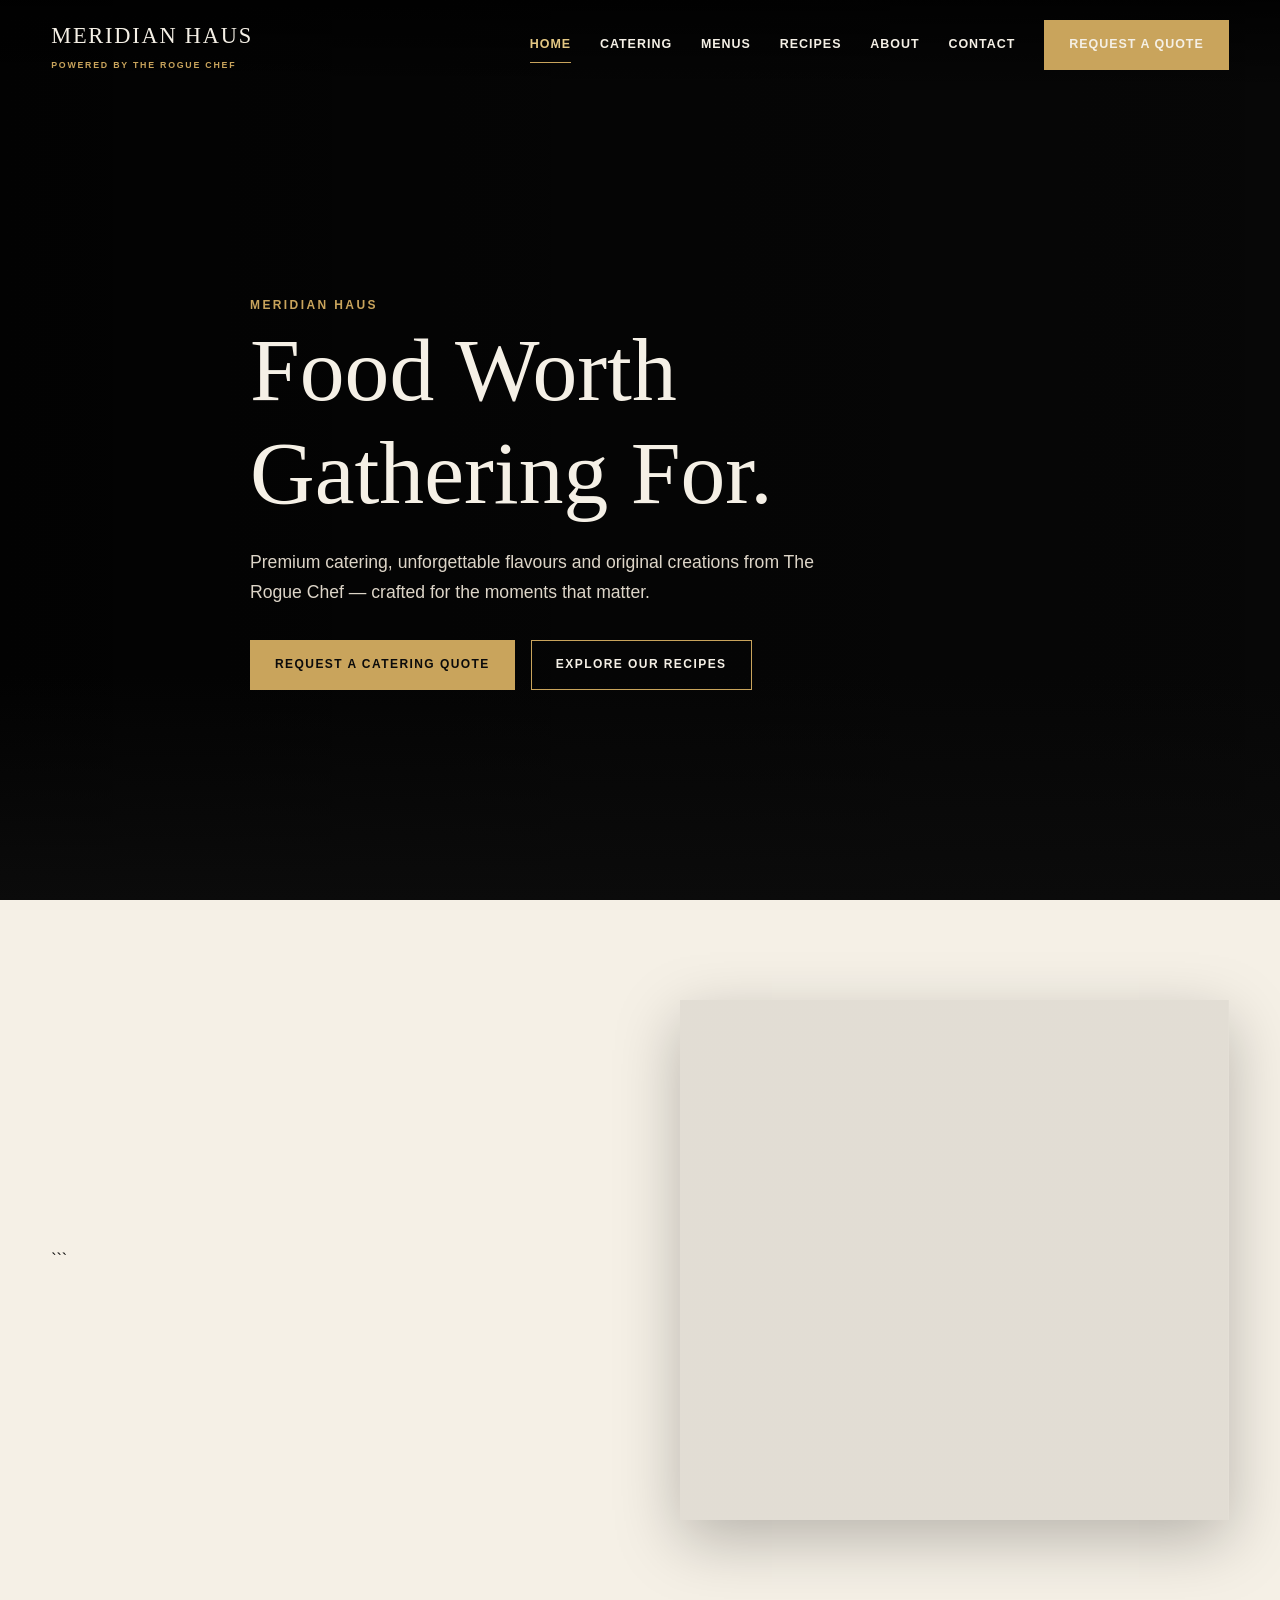
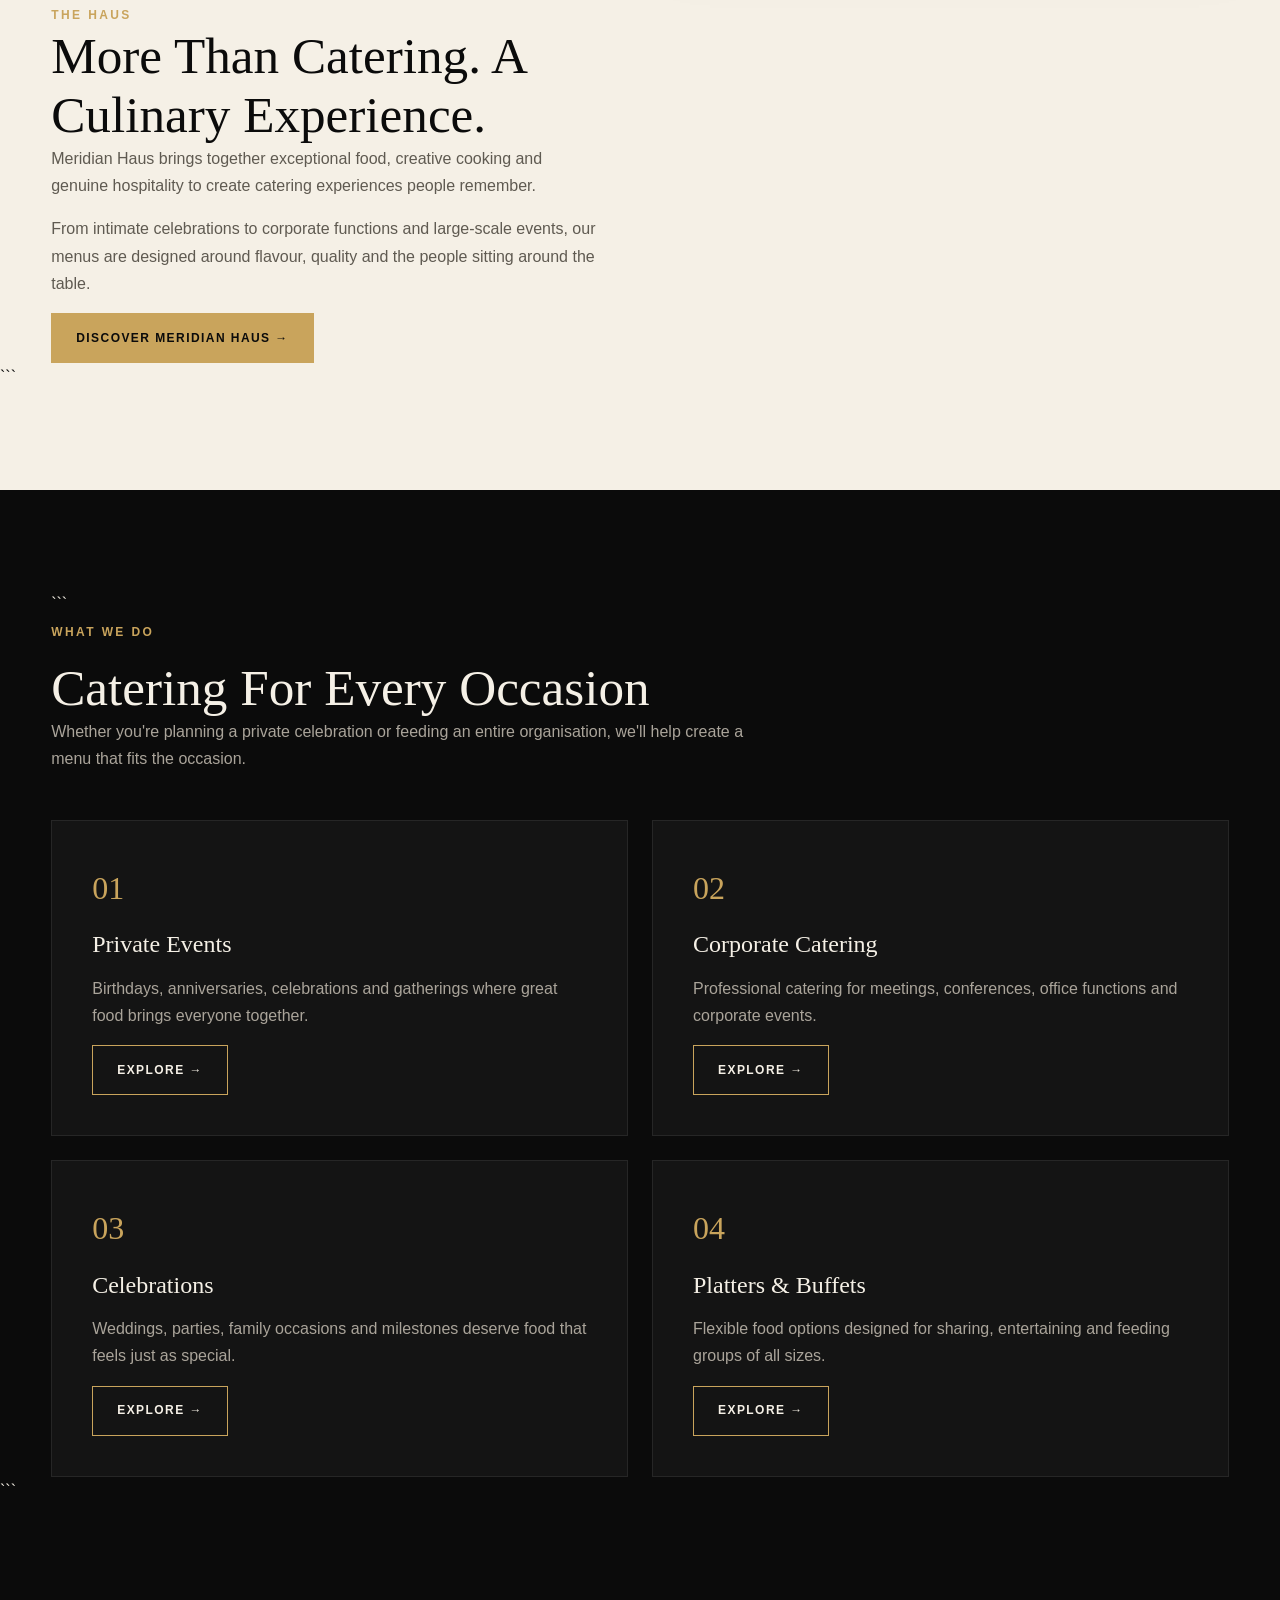
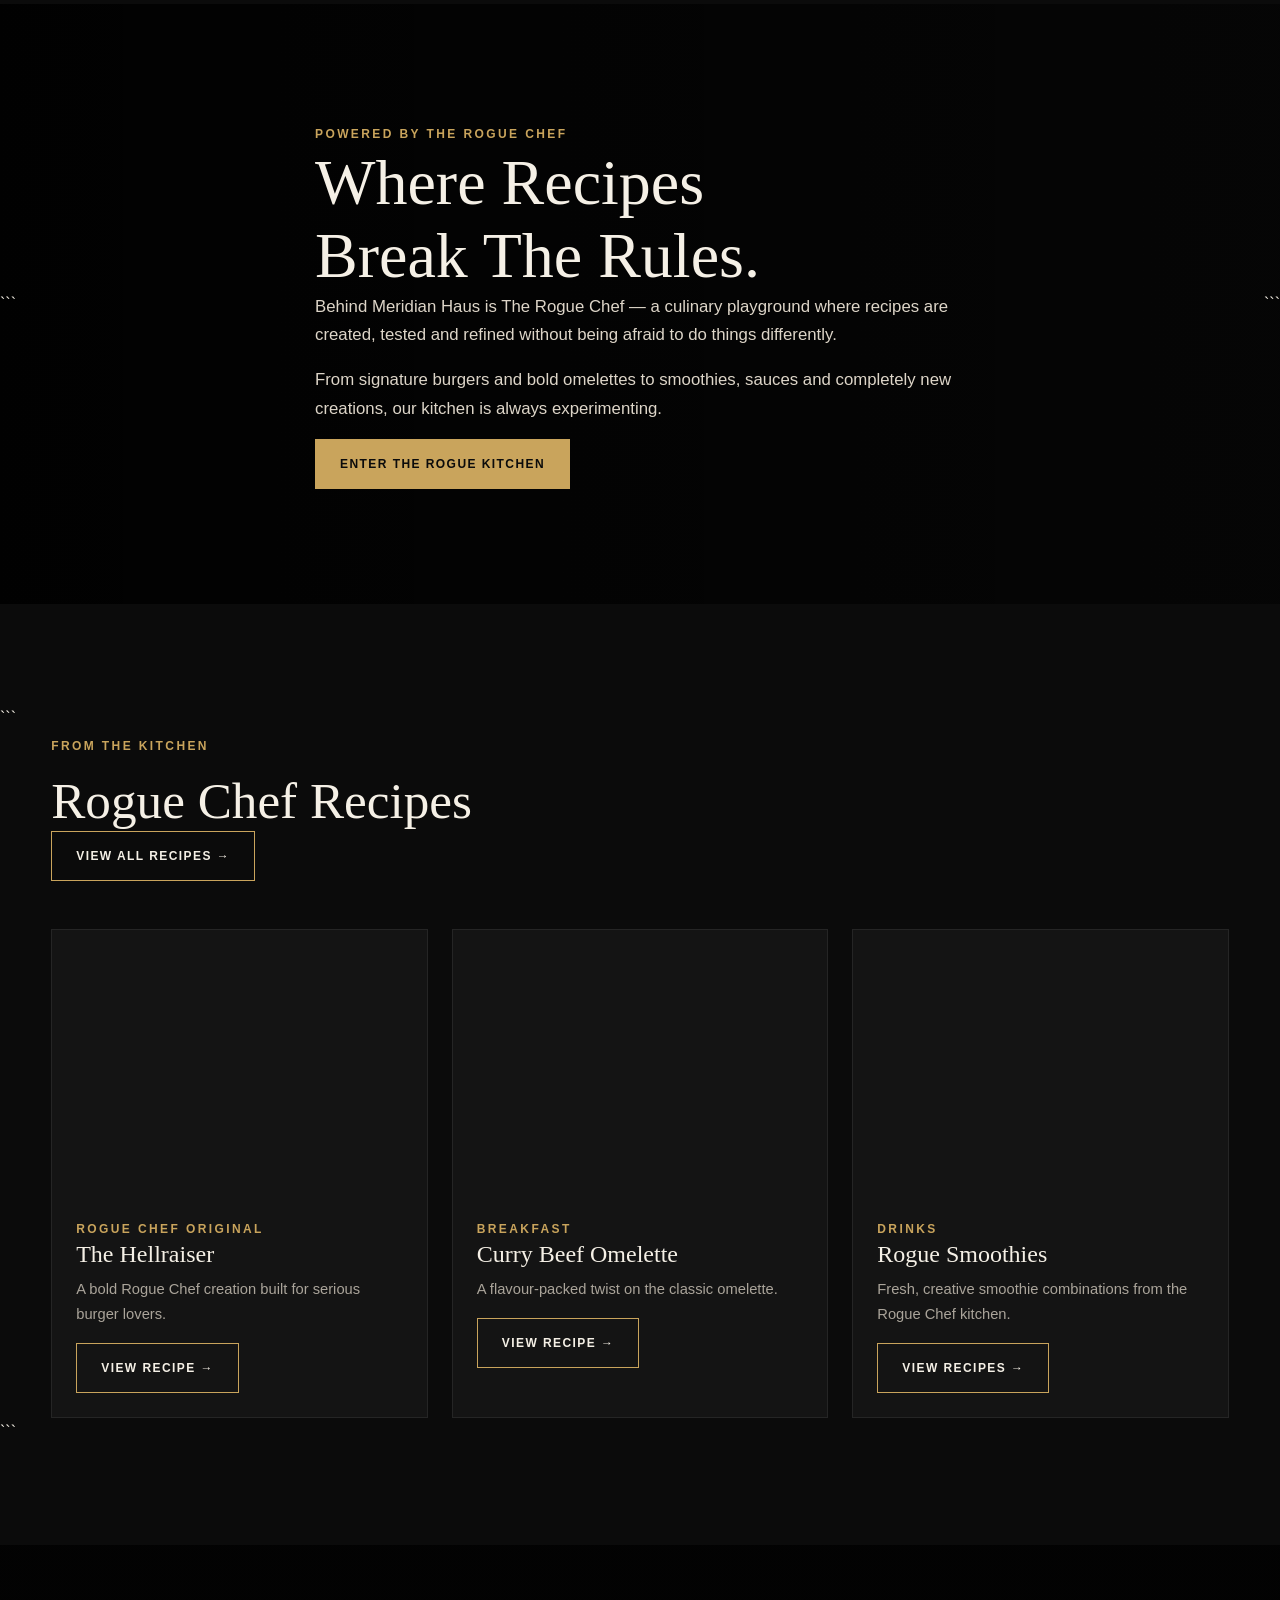
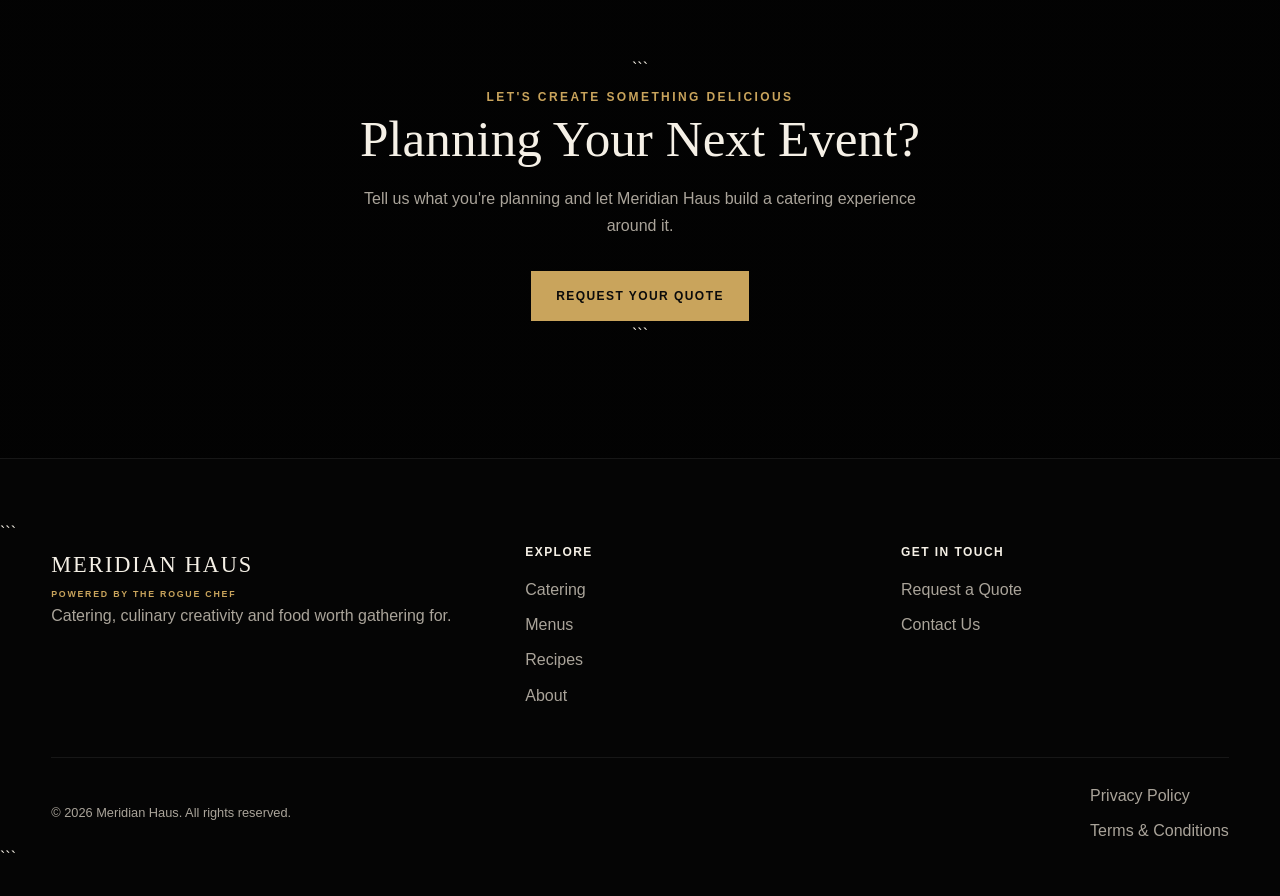
==== index.html @ 3b732b96 "Update index.html" ====
<!DOCTYPE html>

<html lang="en">
<head>
    <meta charset="UTF-8">
    <meta name="viewport" content="width=device-width, initial-scale=1.0">
    <title>Meridian Haus | Premium Catering & Culinary Experiences</title>
    <meta name="description" content="Meridian Haus — premium catering, unforgettable flavours and original culinary creations powered by The Rogue Chef.">
    <link rel="stylesheet" href="style.css">
</head>

<body>

<header class="site-header">
    <div class="container navbar">
    <a href="index.html" class="logo">
        Meridian Haus
        <span>Powered by The Rogue Chef</span>
    </a>

    <button class="menu-toggle" aria-label="Open navigation" aria-expanded="false">
        ☰
    </button>

    <nav class="nav-links">
        <a href="index.html" class="active">Home</a>
        <a href="catering.html">Catering</a>
        <a href="menus.html">Menus</a>
        <a href="recipes.html">Recipes</a>
        <a href="about.html">About</a>
        <a href="contact.html">Contact</a>
        <a href="quote.html" class="btn">Request a Quote</a>
    </nav>

</div>


</header>

<main>

<section class="hero">
    <div class="container hero-content">


    <span class="eyebrow">Meridian Haus</span>

    <h1>Food Worth<br>Gathering For.</h1>

    <p>
        Premium catering, unforgettable flavours and original creations
        from The Rogue Chef — crafted for the moments that matter.
    </p>

    <div class="hero-actions">
        <a href="quote.html" class="btn">
            Request a Catering Quote
        </a>

        <a href="recipes.html" class="btn btn-outline">
            Explore Our Recipes
        </a>
    </div>

</div>


</section>

<section class="section section-light">
    <div class="container intro-grid">

```
    <div class="intro-image"></div>

    <div class="intro-copy">

        <span class="eyebrow">The Haus</span>

        <h2>
            More Than Catering.
            A Culinary Experience.
        </h2>

        <p>
            Meridian Haus brings together exceptional food, creative
            cooking and genuine hospitality to create catering
            experiences people remember.
        </p>

        <p>
            From intimate celebrations to corporate functions and
            large-scale events, our menus are designed around flavour,
            quality and the people sitting around the table.
        </p>

        <a href="about.html" class="btn">
            Discover Meridian Haus →
        </a>

    </div>

</div>
```

</section>

<section class="section section-dark">
    <div class="container">

```
    <div class="section-heading">

        <span class="eyebrow">What We Do</span>

        <h2>Catering For Every Occasion</h2>

        <p>
            Whether you're planning a private celebration or feeding
            an entire organisation, we'll help create a menu that fits
            the occasion.
        </p>

    </div>

    <div class="catering-grid">

        <article class="catering-card">
            <div class="philosophy-number">01</div>

            <h3>Private Events</h3>

            <p>
                Birthdays, anniversaries, celebrations and gatherings
                where great food brings everyone together.
            </p>

            <a href="catering.html" class="btn btn-outline">
                Explore →
            </a>
        </article>

        <article class="catering-card">
            <div class="philosophy-number">02</div>

            <h3>Corporate Catering</h3>

            <p>
                Professional catering for meetings, conferences,
                office functions and corporate events.
            </p>

            <a href="catering.html" class="btn btn-outline">
                Explore →
            </a>
        </article>

        <article class="catering-card">
            <div class="philosophy-number">03</div>

            <h3>Celebrations</h3>

            <p>
                Weddings, parties, family occasions and milestones
                deserve food that feels just as special.
            </p>

            <a href="catering.html" class="btn btn-outline">
                Explore →
            </a>
        </article>

        <article class="catering-card">
            <div class="philosophy-number">04</div>

            <h3>Platters & Buffets</h3>

            <p>
                Flexible food options designed for sharing,
                entertaining and feeding groups of all sizes.
            </p>

            <a href="menus.html" class="btn btn-outline">
                Explore →
            </a>
        </article>

    </div>

</div>
```

</section>

<section class="rogue-feature">

```
<div class="container rogue-feature-content">

    <span class="eyebrow">
        Powered by The Rogue Chef
    </span>

    <h2>
        Where Recipes<br>
        Break The Rules.
    </h2>

    <p>
        Behind Meridian Haus is The Rogue Chef — a culinary
        playground where recipes are created, tested and refined
        without being afraid to do things differently.
    </p>

    <p>
        From signature burgers and bold omelettes to smoothies,
        sauces and completely new creations, our kitchen is always
        experimenting.
    </p>

    <a href="recipes.html" class="btn">
        Enter The Rogue Kitchen
    </a>

</div>
```

</section>

<section class="section section-dark">

```
<div class="container">

    <div class="section-heading">

        <span class="eyebrow">From The Kitchen</span>

        <h2>Rogue Chef Recipes</h2>

        <a href="recipes.html" class="btn btn-outline">
            View All Recipes →
        </a>

    </div>

    <div class="recipe-grid">

        <article class="recipe-card">

            <div
                class="recipe-card-image"
                style="background-image: url('https://images.unsplash.com/photo-1568901346375-23c9450c58cd?auto=format&fit=crop&w=1000&q=85');">
            </div>

            <div class="recipe-card-content">

                <span class="eyebrow">
                    Rogue Chef Original
                </span>

                <h3>The Hellraiser</h3>

                <p>
                    A bold Rogue Chef creation built for serious
                    burger lovers.
                </p>

                <a href="recipe.html" class="btn btn-outline">
                    View Recipe →
                </a>

            </div>

        </article>

        <article class="recipe-card">

            <div
                class="recipe-card-image"
                style="background-image: url('https://images.unsplash.com/photo-1525351484163-7529414344d8?auto=format&fit=crop&w=1000&q=85');">
            </div>

            <div class="recipe-card-content">

                <span class="eyebrow">
                    Breakfast
                </span>

                <h3>Curry Beef Omelette</h3>

                <p>
                    A flavour-packed twist on the classic omelette.
                </p>

                <a href="recipe.html" class="btn btn-outline">
                    View Recipe →
                </a>

            </div>

        </article>

        <article class="recipe-card">

            <div
                class="recipe-card-image"
                style="background-image: url('https://images.unsplash.com/photo-1553530666-ba11a7da3888?auto=format&fit=crop&w=1000&q=85');">
            </div>

            <div class="recipe-card-content">

                <span class="eyebrow">
                    Drinks
                </span>

                <h3>Rogue Smoothies</h3>

                <p>
                    Fresh, creative smoothie combinations from the
                    Rogue Chef kitchen.
                </p>

                <a href="recipe.html" class="btn btn-outline">
                    View Recipes →
                </a>

            </div>

        </article>

    </div>

</div>
```

</section>

<section class="cta">

```
<div class="container cta-content">

    <span class="eyebrow">
        Let's Create Something Delicious
    </span>

    <h2>Planning Your Next Event?</h2>

    <p>
        Tell us what you're planning and let Meridian Haus build
        a catering experience around it.
    </p>

    <a href="quote.html" class="btn">
        Request Your Quote
    </a>

</div>
```

</section>

</main>

<footer class="site-footer">

```
<div class="container">

    <div class="footer-grid">

        <div class="footer-brand">

            <div class="logo">
                Meridian Haus
                <span>Powered by The Rogue Chef</span>
            </div>

            <p>
                Catering, culinary creativity and food worth gathering for.
            </p>

        </div>

        <div class="footer-column">

            <h3>Explore</h3>

            <div class="footer-links">
                <a href="catering.html">Catering</a>
                <a href="menus.html">Menus</a>
                <a href="recipes.html">Recipes</a>
                <a href="about.html">About</a>
            </div>

        </div>

        <div class="footer-column">

            <h3>Get In Touch</h3>

            <div class="footer-links">
                <a href="quote.html">Request a Quote</a>
                <a href="contact.html">Contact Us</a>
            </div>

        </div>

    </div>

    <div class="footer-bottom">

        <p>
            © 2026 Meridian Haus. All rights reserved.
        </p>

        <div class="footer-links">
            <a href="privacy.html">Privacy Policy</a>
            <a href="terms.html">Terms & Conditions</a>
        </div>

    </div>

</div>
```

</footer>

<script src="script.js"></script>

</body>
</html>
---- style.css ----
/* =========================================================
MERIDIAN HAUS
Powered by The Rogue Chef
MASTER STYLESHEET
========================================================= */

:root {
--black: #0b0b0b;
--black-soft: #141414;
--charcoal: #202020;
--cream: #f5f0e6;
--white: #ffffff;
--gold: #c9a45c;
--gold-light: #e3c783;
--muted: #aaa49a;
--border: rgba(201, 164, 92, 0.25);
--shadow: 0 20px 60px rgba(0, 0, 0, 0.25);
--radius: 4px;
--transition: 0.3s ease;
}

/* RESET */

* {
  margin: 0;
  padding: 0;
  box-sizing: border-box;
  }

html {
scroll-behavior: smooth;
}

body {
font-family: Arial, Helvetica, sans-serif;
background: var(--black);
color: var(--cream);
line-height: 1.7;
overflow-x: hidden;
}

img {
max-width: 100%;
display: block;
}

a {
color: inherit;
text-decoration: none;
}

button,
input,
textarea,
select {
font: inherit;
}

button {
cursor: pointer;
}

ul,
ol {
list-style: none;
}

/* GENERAL */

.container {
width: min(1180px, 92%);
margin: 0 auto;
}

.text-center {
text-align: center;
}

.gold {
color: var(--gold);
}

.muted {
color: var(--muted);
}

/* TYPOGRAPHY */

h1,
h2,
h3,
h4 {
font-family: Georgia, "Times New Roman", serif;
font-weight: 500;
line-height: 1.15;
color: var(--cream);
}

h1 {
font-size: clamp(3rem, 7vw, 6rem);
}

h2 {
font-size: clamp(2rem, 4vw, 3.5rem);
}

h3 {
font-size: 1.5rem;
}

p {
color: var(--muted);
margin-bottom: 1rem;
}

.section-heading {
max-width: 720px;
margin-bottom: 3rem;
}

.section-heading.center {
margin-left: auto;
margin-right: auto;
text-align: center;
}

.section-heading .eyebrow {
margin-bottom: 1rem;
}

.eyebrow {
display: inline-block;
color: var(--gold);
font-size: 0.75rem;
font-weight: 700;
letter-spacing: 0.2em;
text-transform: uppercase;
}

/* HEADER */

.site-header {
position: absolute;
top: 0;
left: 0;
width: 100%;
z-index: 1000;
background: linear-gradient(
to bottom,
rgba(0, 0, 0, 0.8),
rgba(0, 0, 0, 0)
);
}

.navbar {
min-height: 90px;
display: flex;
align-items: center;
justify-content: space-between;
gap: 2rem;
}

.logo {
display: flex;
flex-direction: column;
gap: 3px;
font-family: Georgia, "Times New Roman", serif;
font-size: 1.4rem;
letter-spacing: 0.08em;
text-transform: uppercase;
white-space: nowrap;
}

.logo span {
color: var(--gold);
font-family: Arial, Helvetica, sans-serif;
font-size: 0.55rem;
font-weight: 700;
letter-spacing: 0.2em;
}

.nav-links {
display: flex;
align-items: center;
gap: 1.8rem;
}

.nav-links a {
position: relative;
color: var(--cream);
font-size: 0.78rem;
font-weight: 600;
letter-spacing: 0.08em;
text-transform: uppercase;
transition: color var(--transition);
}

.nav-links a::after {
content: "";
position: absolute;
left: 0;
bottom: -7px;
width: 0;
height: 1px;
background: var(--gold);
transition: width var(--transition);
}

.nav-links a:hover,
.nav-links a.active {
color: var(--gold-light);
}

.nav-links a:hover::after,
.nav-links a.active::after {
width: 100%;
}

.menu-toggle {
display: none;
border: 1px solid var(--border);
background: transparent;
color: var(--cream);
width: 44px;
height: 44px;
align-items: center;
justify-content: center;
font-size: 1.3rem;
}

/* HERO */

.hero {
min-height: 100vh;
position: relative;
display: flex;
align-items: center;
background:
linear-gradient(
90deg,
rgba(0, 0, 0, 0.82) 0%,
rgba(0, 0, 0, 0.58) 45%,
rgba(0, 0, 0, 0.4) 100%
),
url("https://images.unsplash.com/photo-1555244162-803834f70033?auto=format&fit=crop&w=2000&q=85")
center/cover no-repeat;
}

.hero::after {
content: "";
position: absolute;
inset: 0;
background: linear-gradient(
to top,
rgba(11, 11, 11, 1),
transparent 25%
);
pointer-events: none;
}

.hero-content {
position: relative;
z-index: 2;
max-width: 780px;
padding-top: 80px;
}

.hero-content p {
max-width: 620px;
font-size: 1.1rem;
color: #ddd5c8;
margin: 1.5rem 0 2rem;
}

.hero-actions {
display: flex;
flex-wrap: wrap;
gap: 1rem;
}

/* PAGE HERO */

.page-hero {
min-height: 55vh;
display: flex;
align-items: center;
position: relative;
background:
linear-gradient(
rgba(0, 0, 0, 0.7),
rgba(0, 0, 0, 0.72)
),
url("https://images.unsplash.com/photo-1515003197210-e0cd71810b5f?auto=format&fit=crop&w=2000&q=85")
center/cover no-repeat;
}

.page-hero-content {
padding-top: 80px;
max-width: 760px;
}

/* BUTTONS */

.btn {
display: inline-flex;
align-items: center;
justify-content: center;
min-height: 50px;
padding: 0.8rem 1.5rem;
border: 1px solid var(--gold);
background: var(--gold);
color: var(--black);
font-size: 0.75rem;
font-weight: 800;
letter-spacing: 0.12em;
text-transform: uppercase;
transition:
background var(--transition),
color var(--transition),
transform var(--transition);
}

.btn:hover {
background: var(--gold-light);
transform: translateY(-2px);
}

.btn-outline {
background: transparent;
color: var(--cream);
}

.btn-outline:hover {
color: var(--black);
background: var(--gold);
}

/* SECTIONS */

.section {
padding: 100px 0;
}

.section-dark {
background: var(--black);
}

.section-light {
background: var(--cream);
color: var(--black);
}

.section-light h1,
.section-light h2,
.section-light h3,
.section-light h4 {
color: var(--black);
}

.section-light p {
color: #5f5a51;
}

/* INTRO / ABOUT GRIDS */

.intro-grid,
.about-grid,
.two-column {
display: grid;
grid-template-columns: repeat(2, 1fr);
gap: 5rem;
align-items: center;
}

.intro-image,
.about-image {
min-height: 520px;
background-position: center;
background-size: cover;
background-repeat: no-repeat;
box-shadow: var(--shadow);
}

.intro-image {
background-image:
linear-gradient(rgba(0, 0, 0, 0.08), rgba(0, 0, 0, 0.08)),
url("https://images.unsplash.com/photo-1556910103-1c02745aae4d?auto=format&fit=crop&w=1200&q=85");
}

.about-image {
background-image:
linear-gradient(rgba(0, 0, 0, 0.08), rgba(0, 0, 0, 0.08)),
url("https://images.unsplash.com/photo-1556910103-1c02745aae4d?auto=format&fit=crop&w=1200&q=85");
}

.intro-copy p,
.about-copy p {
max-width: 620px;
}

/* CARDS */

.card-grid {
display: grid;
grid-template-columns: repeat(3, 1fr);
gap: 1.5rem;
}

.card {
background: var(--black-soft);
border: 1px solid rgba(255, 255, 255, 0.07);
padding: 2rem;
transition:
transform var(--transition),
border-color var(--transition),
box-shadow var(--transition);
}

.card:hover {
transform: translateY(-6px);
border-color: var(--border);
box-shadow: var(--shadow);
}

.card h3 {
margin-bottom: 0.8rem;
}

.card-icon {
color: var(--gold);
font-size: 2rem;
margin-bottom: 1.3rem;
}

/* IMAGE CARDS */

.image-card-grid {
display: grid;
grid-template-columns: repeat(4, 1fr);
gap: 1rem;
}

.image-card {
position: relative;
min-height: 400px;
overflow: hidden;
background: var(--charcoal);
display: flex;
align-items: flex-end;
}

.image-card::before {
content: "";
position: absolute;
inset: 0;
background:
linear-gradient(
to top,
rgba(0, 0, 0, 0.88),
rgba(0, 0, 0, 0.05) 70%
);
z-index: 1;
}

.image-card-content {
position: relative;
z-index: 2;
padding: 1.5rem;
}

.image-card h3 {
margin-bottom: 0.4rem;
}

.image-card p {
font-size: 0.9rem;
margin: 0;
}

/* PHILOSOPHY */

.philosophy-grid {
display: grid;
grid-template-columns: repeat(3, 1fr);
gap: 2rem;
}

.philosophy-item {
padding: 2rem 0;
border-top: 1px solid var(--border);
}

.philosophy-number {
color: var(--gold);
font-family: Georgia, "Times New Roman", serif;
font-size: 2rem;
margin-bottom: 1rem;
}

/* CATERING */

.catering-grid {
display: grid;
grid-template-columns: repeat(2, 1fr);
gap: 1.5rem;
}

.catering-card {
padding: 2.5rem;
min-height: 280px;
background: var(--black-soft);
border: 1px solid rgba(255, 255, 255, 0.08);
transition:
transform var(--transition),
border-color var(--transition);
}

.catering-card:hover {
transform: translateY(-5px);
border-color: var(--gold);
}

.catering-card h3 {
margin-bottom: 1rem;
}

.catering-card p {
max-width: 520px;
}

.services-grid {
display: grid;
grid-template-columns: repeat(4, 1fr);
gap: 1rem;
}

.service-card {
background: var(--cream);
color: var(--black);
padding: 2rem;
min-height: 230px;
}

.service-card h3 {
color: var(--black);
margin-bottom: 0.7rem;
}

.service-card p {
color: #5f5a51;
}

/* PROCESS */

.process-grid {
display: grid;
grid-template-columns: repeat(4, 1fr);
gap: 2rem;
}

.process-step {
border-top: 1px solid var(--border);
padding-top: 1.5rem;
}

.process-step span {
display: block;
color: var(--gold);
font-family: Georgia, "Times New Roman", serif;
font-size: 2.4rem;
margin-bottom: 1rem;
}

.process-step h3 {
margin-bottom: 0.6rem;
}

/* MENUS */

.menu-section {
margin-bottom: 5rem;
}

.menu-section:last-child {
margin-bottom: 0;
}

.menu-items {
border-top: 1px solid var(--border);
}

.menu-item {
display: flex;
align-items: flex-start;
justify-content: space-between;
gap: 2rem;
padding: 1.4rem 0;
border-bottom: 1px solid var(--border);
}

.menu-item h3 {
font-size: 1.25rem;
margin-bottom: 0.3rem;
}

.menu-item p {
margin: 0;
}

.menu-price {
flex-shrink: 0;
color: var(--gold);
font-weight: 700;
}

/* ROGUE CHEF FEATURE */

.rogue-feature {
min-height: 600px;
display: flex;
align-items: center;
position: relative;
background:
linear-gradient(
90deg,
rgba(0, 0, 0, 0.9),
rgba(0, 0, 0, 0.5)
),
url("https://images.unsplash.com/photo-1559339352-11d035aa65de?auto=format&fit=crop&w=2000&q=85")
center/cover no-repeat;
}

.rogue-feature-content {
max-width: 650px;
}

.rogue-feature-content h2 {
font-size: clamp(2.5rem, 5vw, 4.5rem);
}

.rogue-feature-content p {
color: #ddd5c8;
font-size: 1.05rem;
}

/* RECIPES */

.recipe-grid {
display: grid;
grid-template-columns: repeat(3, 1fr);
gap: 1.5rem;
}

.recipe-card {
background: var(--black-soft);
overflow: hidden;
border: 1px solid rgba(255, 255, 255, 0.07);
transition:
transform var(--transition),
border-color var(--transition);
}

.recipe-card:hover {
transform: translateY(-6px);
border-color: var(--border);
}

.recipe-card-image {
height: 260px;
background-position: center;
background-size: cover;
}

.recipe-card-content {
padding: 1.5rem;
}

.recipe-card-content h3 {
margin-bottom: 0.5rem;
}

.recipe-card-content p {
font-size: 0.92rem;
}

/* SINGLE RECIPE */

.recipe-layout {
display: grid;
grid-template-columns: 1.25fr 0.75fr;
gap: 4rem;
align-items: start;
}

.recipe-hero-image {
min-height: 600px;
background:
linear-gradient(rgba(0, 0, 0, 0.05), rgba(0, 0, 0, 0.05)),
url("https://images.unsplash.com/photo-1568901346375-23c9450c58cd?auto=format&fit=crop&w=1400&q=85")
center/cover no-repeat;
}

.recipe-info {
position: sticky;
top: 30px;
background: var(--black-soft);
border: 1px solid rgba(255, 255, 255, 0.08);
padding: 2rem;
}

.recipe-info h2 {
font-size: 2rem;
margin-bottom: 1rem;
}

.recipe-meta {
display: grid;
grid-template-columns: repeat(2, 1fr);
gap: 1rem;
margin: 1.5rem 0;
}

.recipe-meta div {
border-top: 1px solid var(--border);
padding-top: 0.7rem;
}

.recipe-meta strong {
display: block;
color: var(--gold);
font-size: 0.75rem;
letter-spacing: 0.1em;
text-transform: uppercase;
}

/* CONTENT CALLOUT */

.content-callout {
padding: 3rem;
background: var(--cream);
color: var(--black);
margin-top: 4rem;
}

.content-callout h2,
.content-callout h3 {
color: var(--black);
}

.content-callout p {
color: #5f5a51;
}

/* FORMS */

.form-wrapper {
max-width: 850px;
margin: 0 auto;
background: var(--black-soft);
border: 1px solid rgba(255, 255, 255, 0.08);
padding: 3rem;
}

.form-grid {
display: grid;
grid-template-columns: repeat(2, 1fr);
gap: 1.2rem;
}

.form-group {
margin-bottom: 1.2rem;
}

.form-group.full {
grid-column: 1 / -1;
}

.form-group label {
display: block;
margin-bottom: 0.45rem;
color: var(--cream);
font-size: 0.78rem;
font-weight: 700;
letter-spacing: 0.08em;
text-transform: uppercase;
}

.form-group input,
.form-group textarea,
.form-group select {
width: 100%;
padding: 0.9rem 1rem;
background: #0d0d0d;
color: var(--cream);
border: 1px solid rgba(255, 255, 255, 0.12);
outline: none;
transition: border-color var(--transition);
}

.form-group textarea {
min-height: 160px;
resize: vertical;
}

.form-group input:focus,
.form-group textarea:focus,
.form-group select:focus {
border-color: var(--gold);
}

.form-submit {
margin-top: 0.5rem;
}

/* CONTACT */

.contact-grid {
display: grid;
grid-template-columns: 0.8fr 1.2fr;
gap: 4rem;
align-items: start;
}

.contact-details {
display: grid;
gap: 1.5rem;
}

.contact-item {
padding-bottom: 1.5rem;
border-bottom: 1px solid var(--border);
}

.contact-item strong {
display: block;
color: var(--gold);
font-size: 0.75rem;
letter-spacing: 0.12em;
text-transform: uppercase;
margin-bottom: 0.4rem;
}

/* CTA */

.cta {
padding: 110px 0;
text-align: center;
position: relative;
background:
linear-gradient(
rgba(0, 0, 0, 0.78),
rgba(0, 0, 0, 0.78)
),
url("https://images.unsplash.com/photo-1517248135467-4c7edcad34c4?auto=format&fit=crop&w=2000&q=85")
center/cover no-repeat;
}

.cta-content {
max-width: 760px;
margin: 0 auto;
}

.cta-content p {
max-width: 600px;
margin: 1rem auto 2rem;
}

/* LEGAL */

.legal-content {
max-width: 900px;
margin: 0 auto;
}

.legal-content h2 {
font-size: 2rem;
margin: 2.5rem 0 1rem;
}

.legal-content h3 {
margin: 2rem 0 0.7rem;
}

.legal-content ul {
list-style: disc;
padding-left: 1.5rem;
margin-bottom: 1.5rem;
}

.legal-content li {
margin-bottom: 0.5rem;
color: var(--muted);
}

/* 404 */

.error-page {
min-height: 80vh;
display: flex;
align-items: center;
justify-content: center;
text-align: center;
}

.error-page h1 {
font-size: clamp(5rem, 15vw, 10rem);
color: var(--gold);
}

.error-page p {
max-width: 500px;
margin: 1rem auto 2rem;
}

/* FOOTER */

.site-footer {
background: #050505;
border-top: 1px solid rgba(255, 255, 255, 0.07);
padding: 60px 0 25px;
}

.footer-grid {
display: grid;
grid-template-columns: 1.3fr 1fr 1fr;
gap: 3rem;
padding-bottom: 3rem;
}

.footer-brand p {
max-width: 430px;
}

.footer-column h3 {
color: var(--cream);
font-family: Arial, Helvetica, sans-serif;
font-size: 0.75rem;
font-weight: 700;
letter-spacing: 0.12em;
text-transform: uppercase;
margin-bottom: 1rem;
}

.footer-links {
display: grid;
gap: 0.5rem;
}

.footer-links a {
color: var(--muted);
transition: color var(--transition);
}

.footer-links a:hover {
color: var(--gold);
}

.footer-bottom {
border-top: 1px solid rgba(255, 255, 255, 0.07);
padding-top: 1.5rem;
display: flex;
align-items: center;
justify-content: space-between;
gap: 1rem;
}

.footer-bottom p {
margin: 0;
font-size: 0.8rem;
}

/* SCROLL REVEAL */

.reveal {
opacity: 0;
transform: translateY(25px);
transition:
opacity 0.8s ease,
transform 0.8s ease;
}

.reveal.visible {
opacity: 1;
transform: translateY(0);
}

/* JAVASCRIPT READY STATE */

body.js-ready .reveal {
opacity: 0;
}

body.js-ready .reveal.visible {
opacity: 1;
}

/* IMAGE ERROR HANDLING */

.image-error {
background: var(--charcoal) !important;
}

/* RESPONSIVE — TABLET */

@media (max-width: 1000px) {

```
.nav-links {
    gap: 1rem;
}

.intro-grid,
.about-grid,
.two-column,
.recipe-layout,
.contact-grid {
    gap: 2.5rem;
}

.card-grid {
    grid-template-columns: repeat(2, 1fr);
}

.image-card-grid {
    grid-template-columns: repeat(2, 1fr);
}

.services-grid {
    grid-template-columns: repeat(2, 1fr);
}

.process-grid {
    grid-template-columns: repeat(2, 1fr);
}

.recipe-grid {
    grid-template-columns: repeat(2, 1fr);
}

.footer-grid {
    grid-template-columns: 1fr 1fr;
}
```

}

/* RESPONSIVE — MOBILE */

@media (max-width: 760px) {

```
.container {
    width: min(92%, 600px);
}

.section {
    padding: 75px 0;
}

.navbar {
    min-height: 78px;
}

.menu-toggle {
    display: flex;
    position: relative;
    z-index: 1002;
}

.nav-links {
    position: fixed;
    inset: 0;
    background: rgba(8, 8, 8, 0.98);
    display: flex;
    flex-direction: column;
    align-items: center;
    justify-content: center;
    gap: 1.5rem;
    transform: translateX(100%);
    transition: transform 0.35s ease;
    z-index: 1001;
}

.nav-links.open {
    transform: translateX(0);
}

.nav-links a {
    font-size: 1rem;
}

.hero {
    min-height: 90vh;
}

.hero-content {
    padding-top: 70px;
}

.hero-actions {
    flex-direction: column;
    align-items: stretch;
}

.hero-actions .btn {
    width: 100%;
}

.intro-grid,
.about-grid,
.two-column,
.catering-grid,
.recipe-layout,
.contact-grid {
    grid-template-columns: 1fr;
}

.intro-image,
.about-image {
    min-height: 360px;
    order: -1;
}

.card-grid,
.image-card-grid,
.recipe-grid,
.services-grid,
.process-grid,
.philosophy-grid {
    grid-template-columns: 1fr;
}

.image-card {
    min-height: 350px;
}

.rogue-feature {
    min-height: 550px;
}

.recipe-hero-image {
    min-height: 400px;
}

.recipe-info {
    position: static;
}

.form-wrapper {
    padding: 1.5rem;
}

.form-grid {
    grid-template-columns: 1fr;
}

.form-group.full {
    grid-column: auto;
}

.menu-item {
    flex-direction: column;
    gap: 0.4rem;
}

.footer-grid {
    grid-template-columns: 1fr;
    gap: 2rem;
}

.footer-bottom {
    flex-direction: column;
    align-items: flex-start;
}

.cta {
    padding: 80px 0;
}
```

}

/* REDUCED MOTION */

@media (prefers-reduced-motion: reduce) {

```
html {
    scroll-behavior: auto;
}

*,
*::before,
*::after {
    transition-duration: 0.01ms !important;
    animation-duration: 0.01ms !important;
    animation-iteration-count: 1 !important;
}

.reveal {
    opacity: 1 !important;
    transform: none !important;
}
```

}
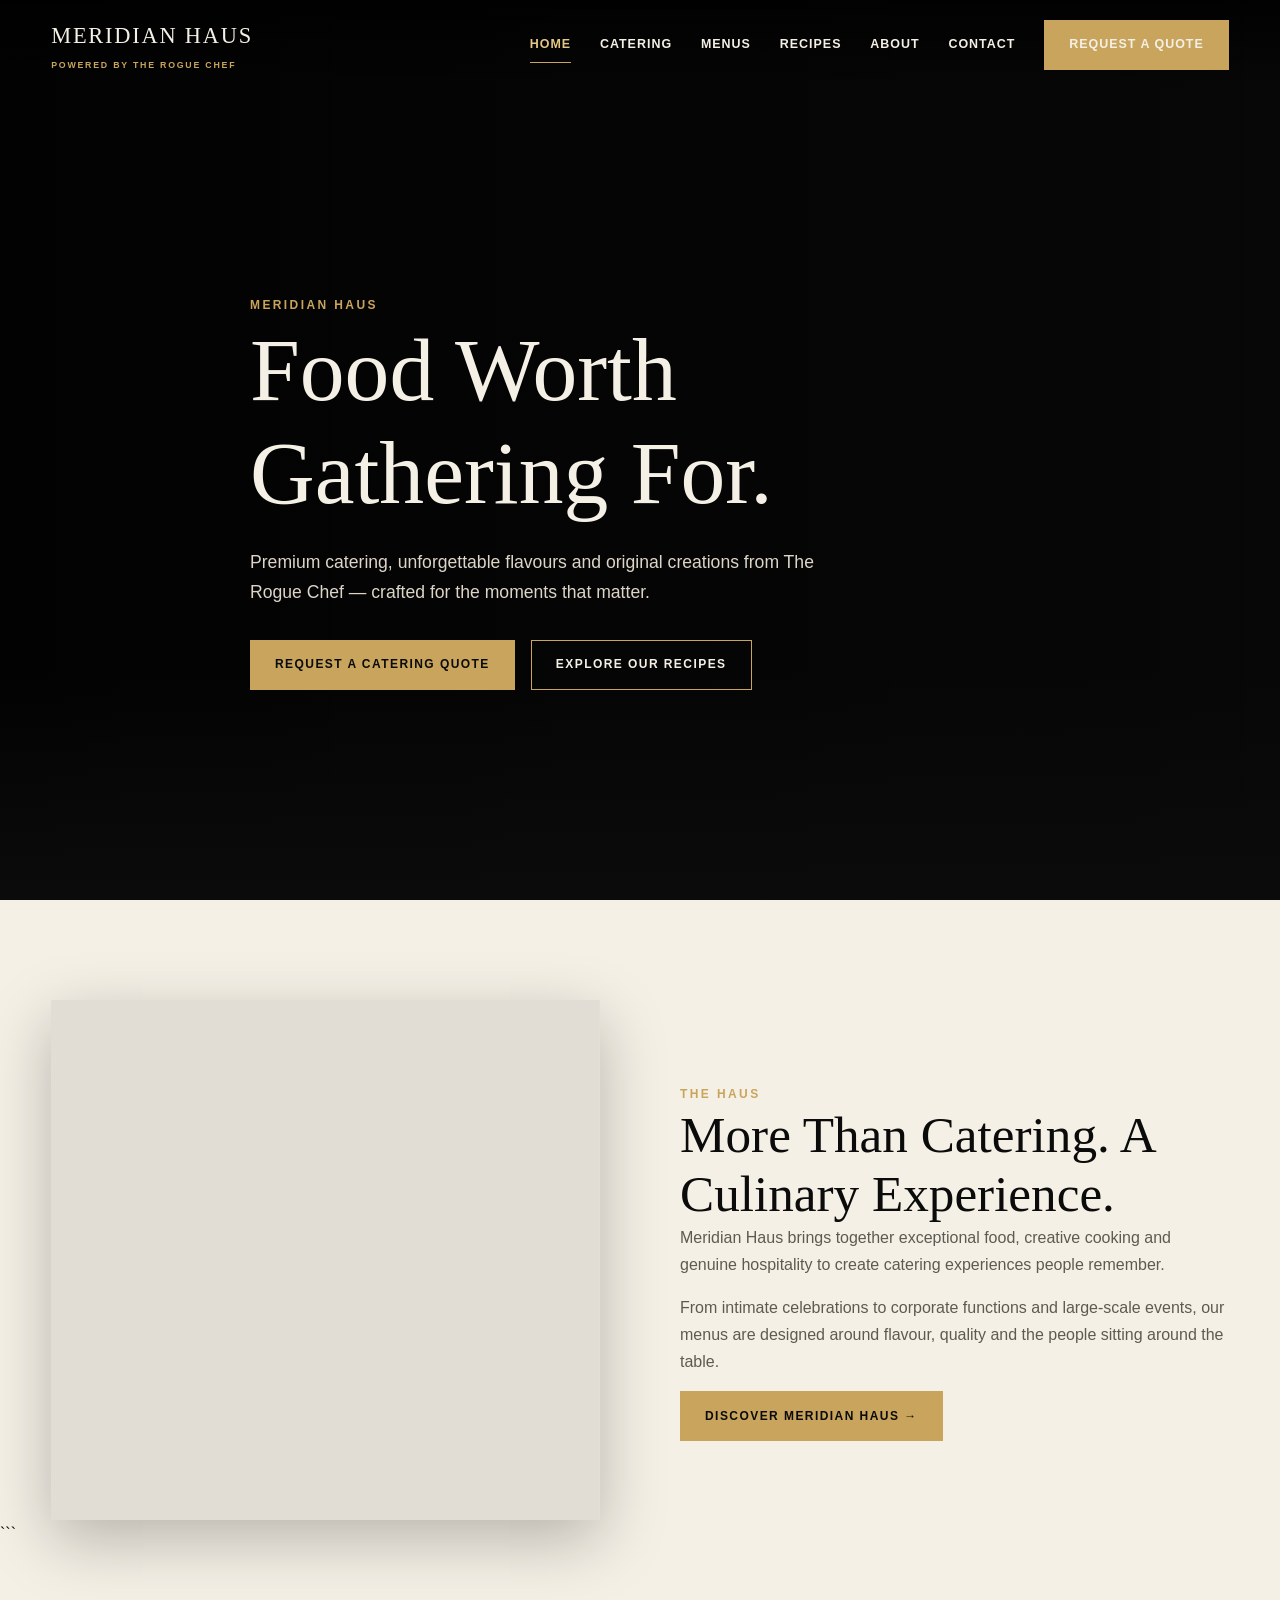
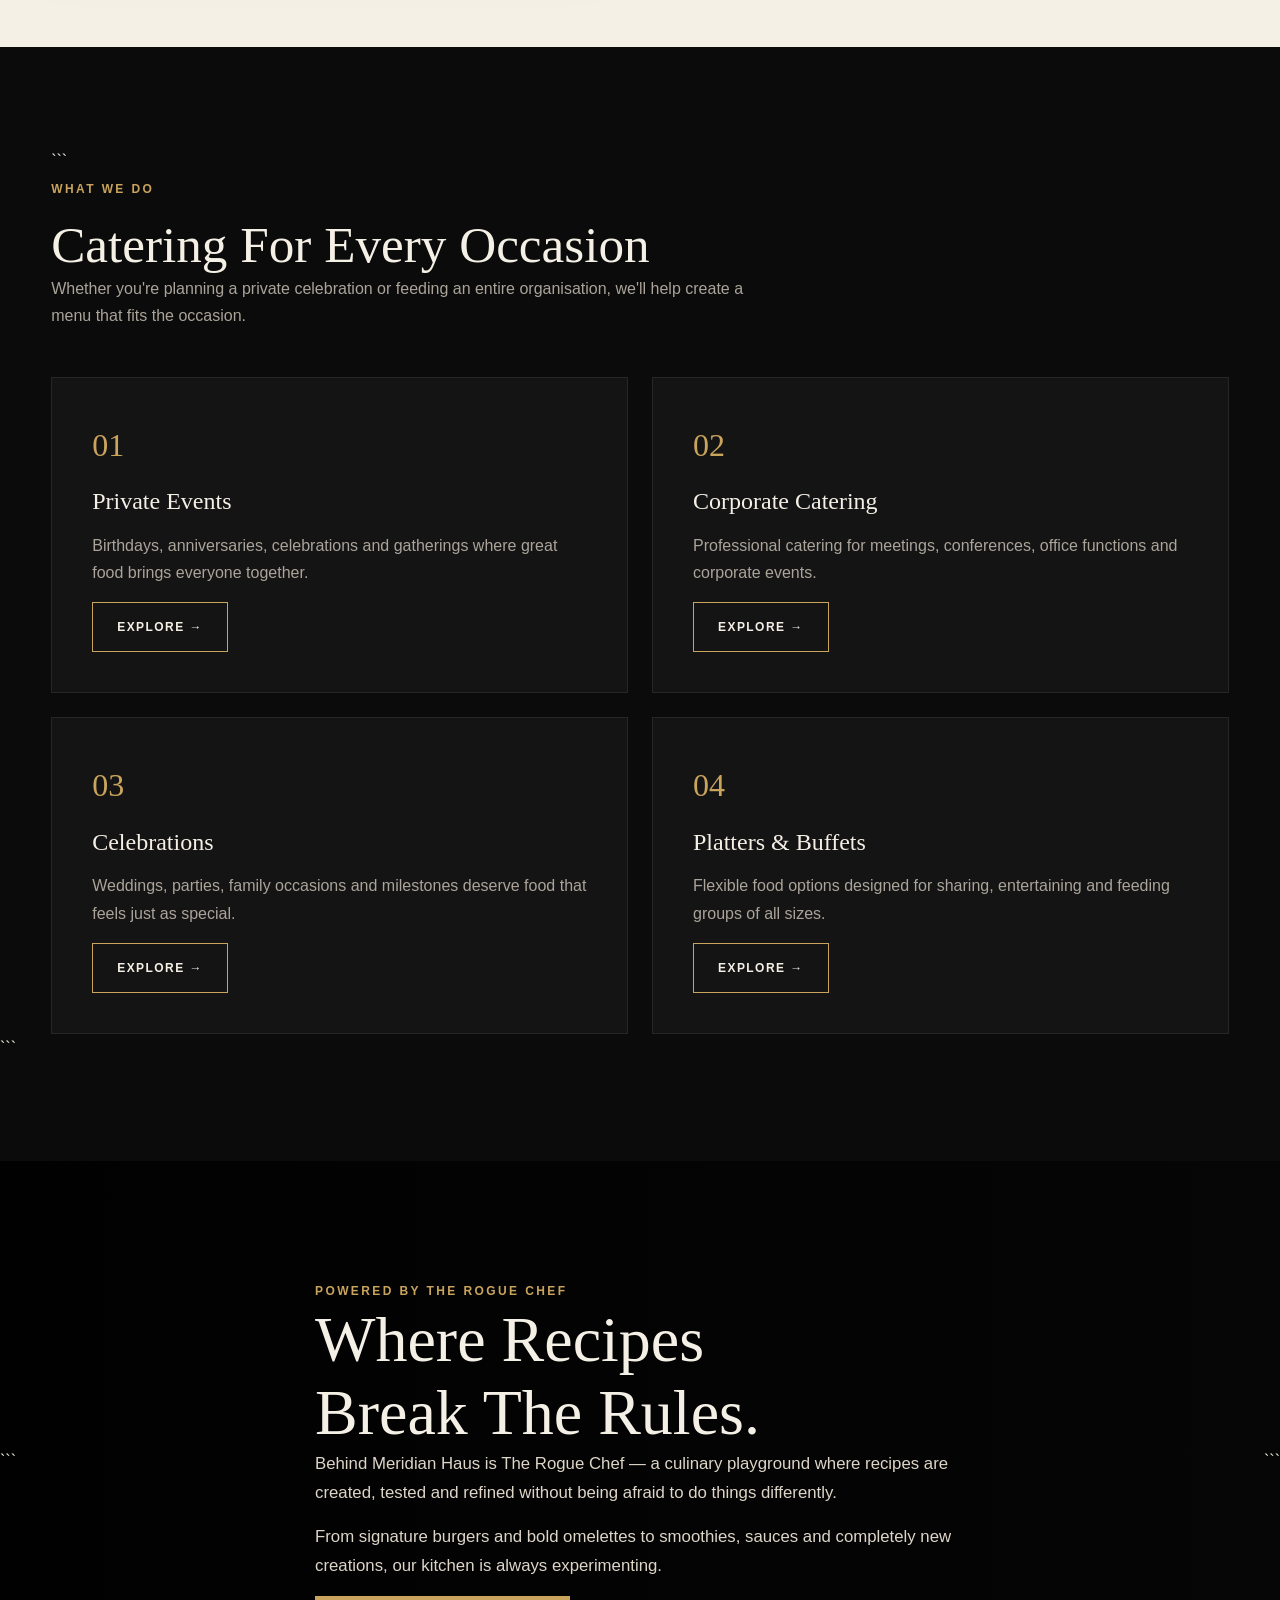
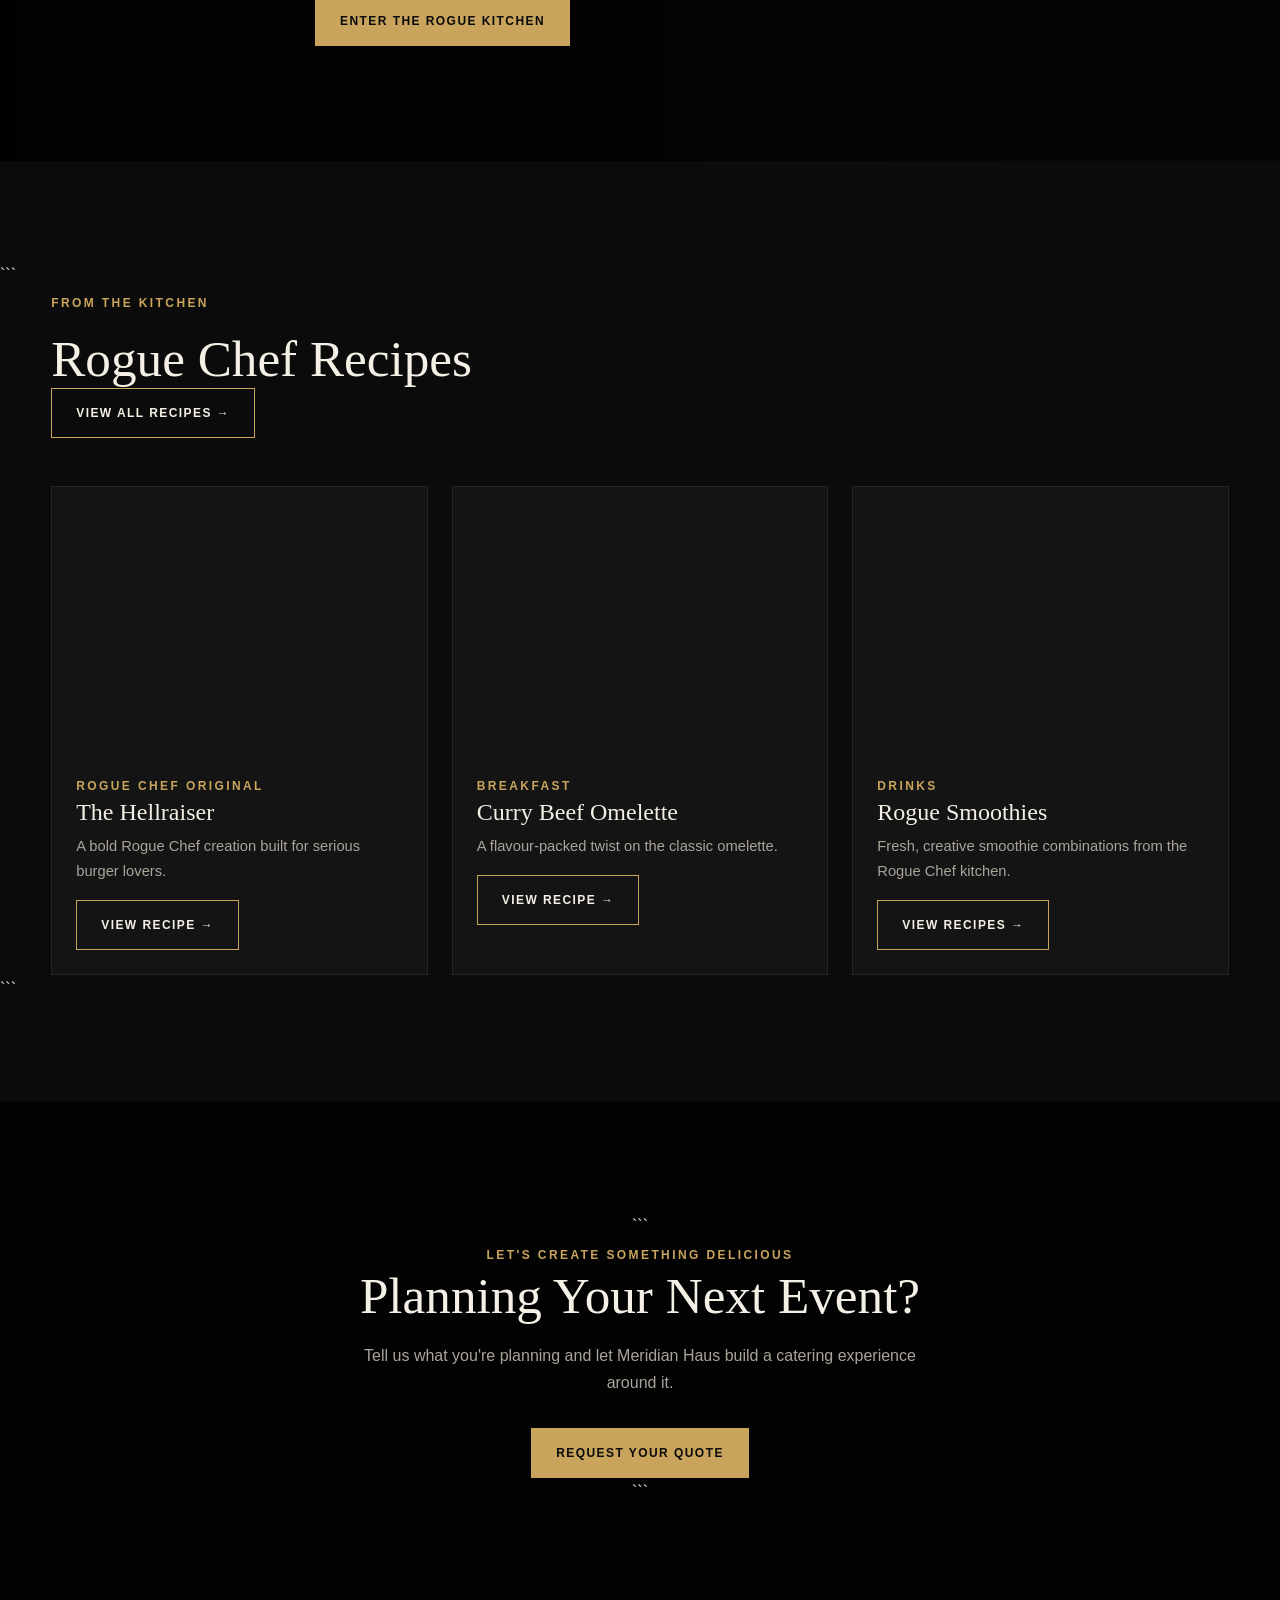
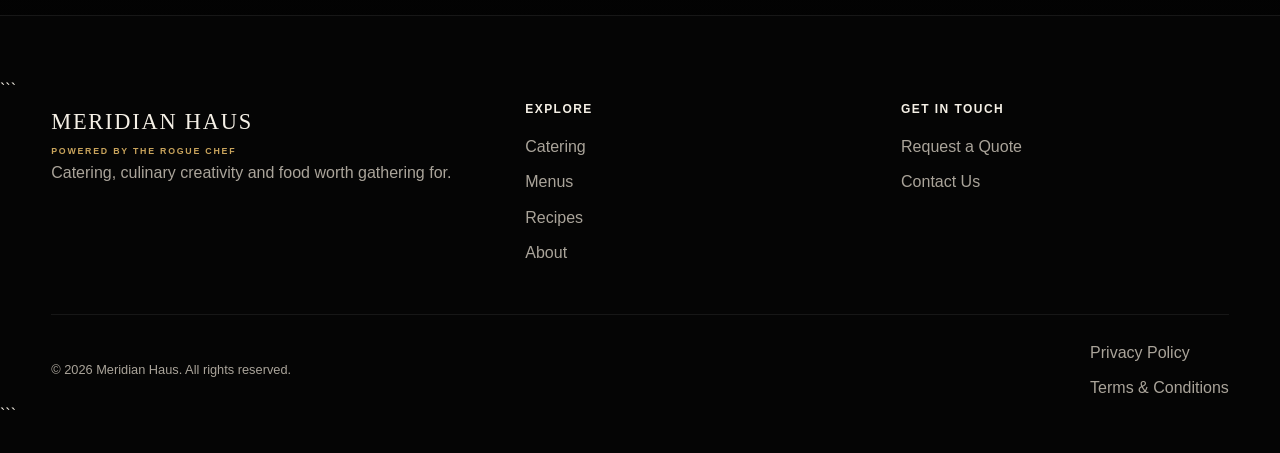
==== commit 28d30768: "Update index.html" ====
--- a/index.html
+++ b/index.html
@@ -70,7 +70,7 @@
 <section class="section section-light">
     <div class="container intro-grid">
 
-```
+
     <div class="intro-image"></div>
 
     <div class="intro-copy">
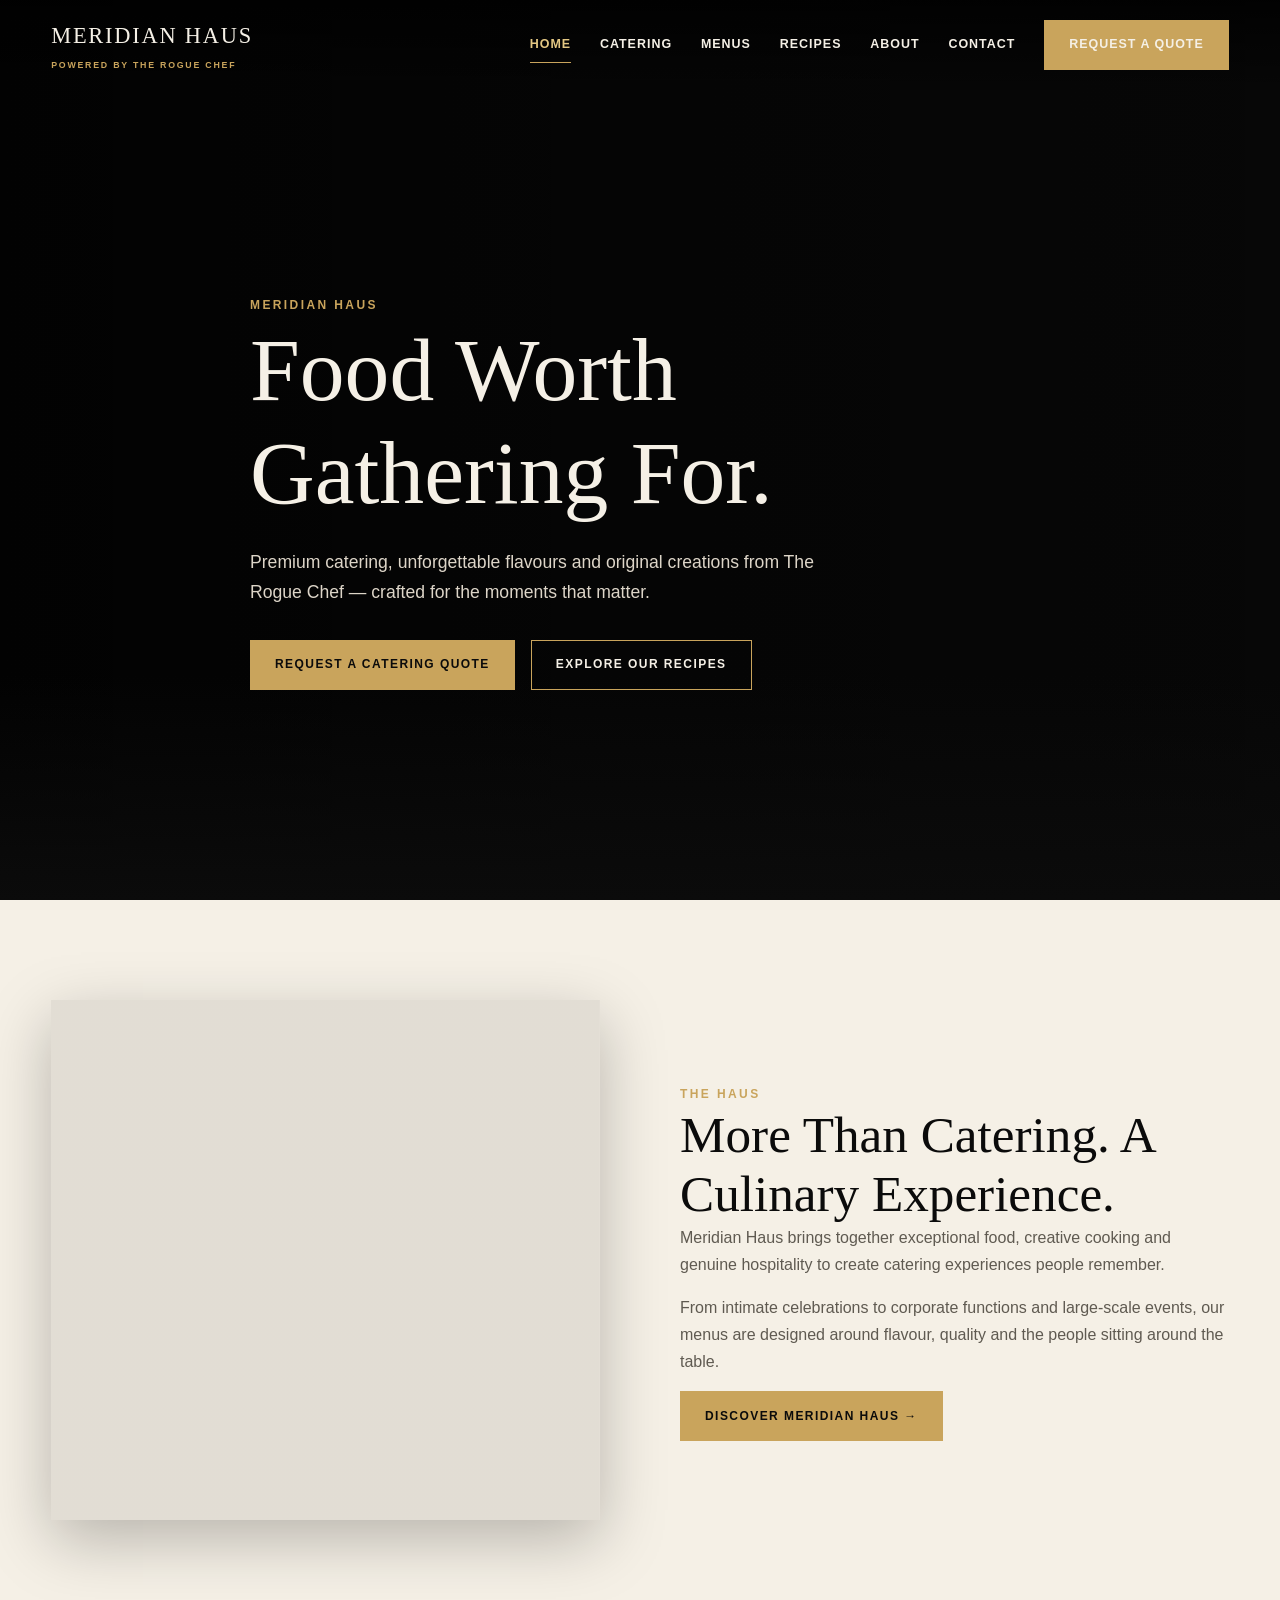
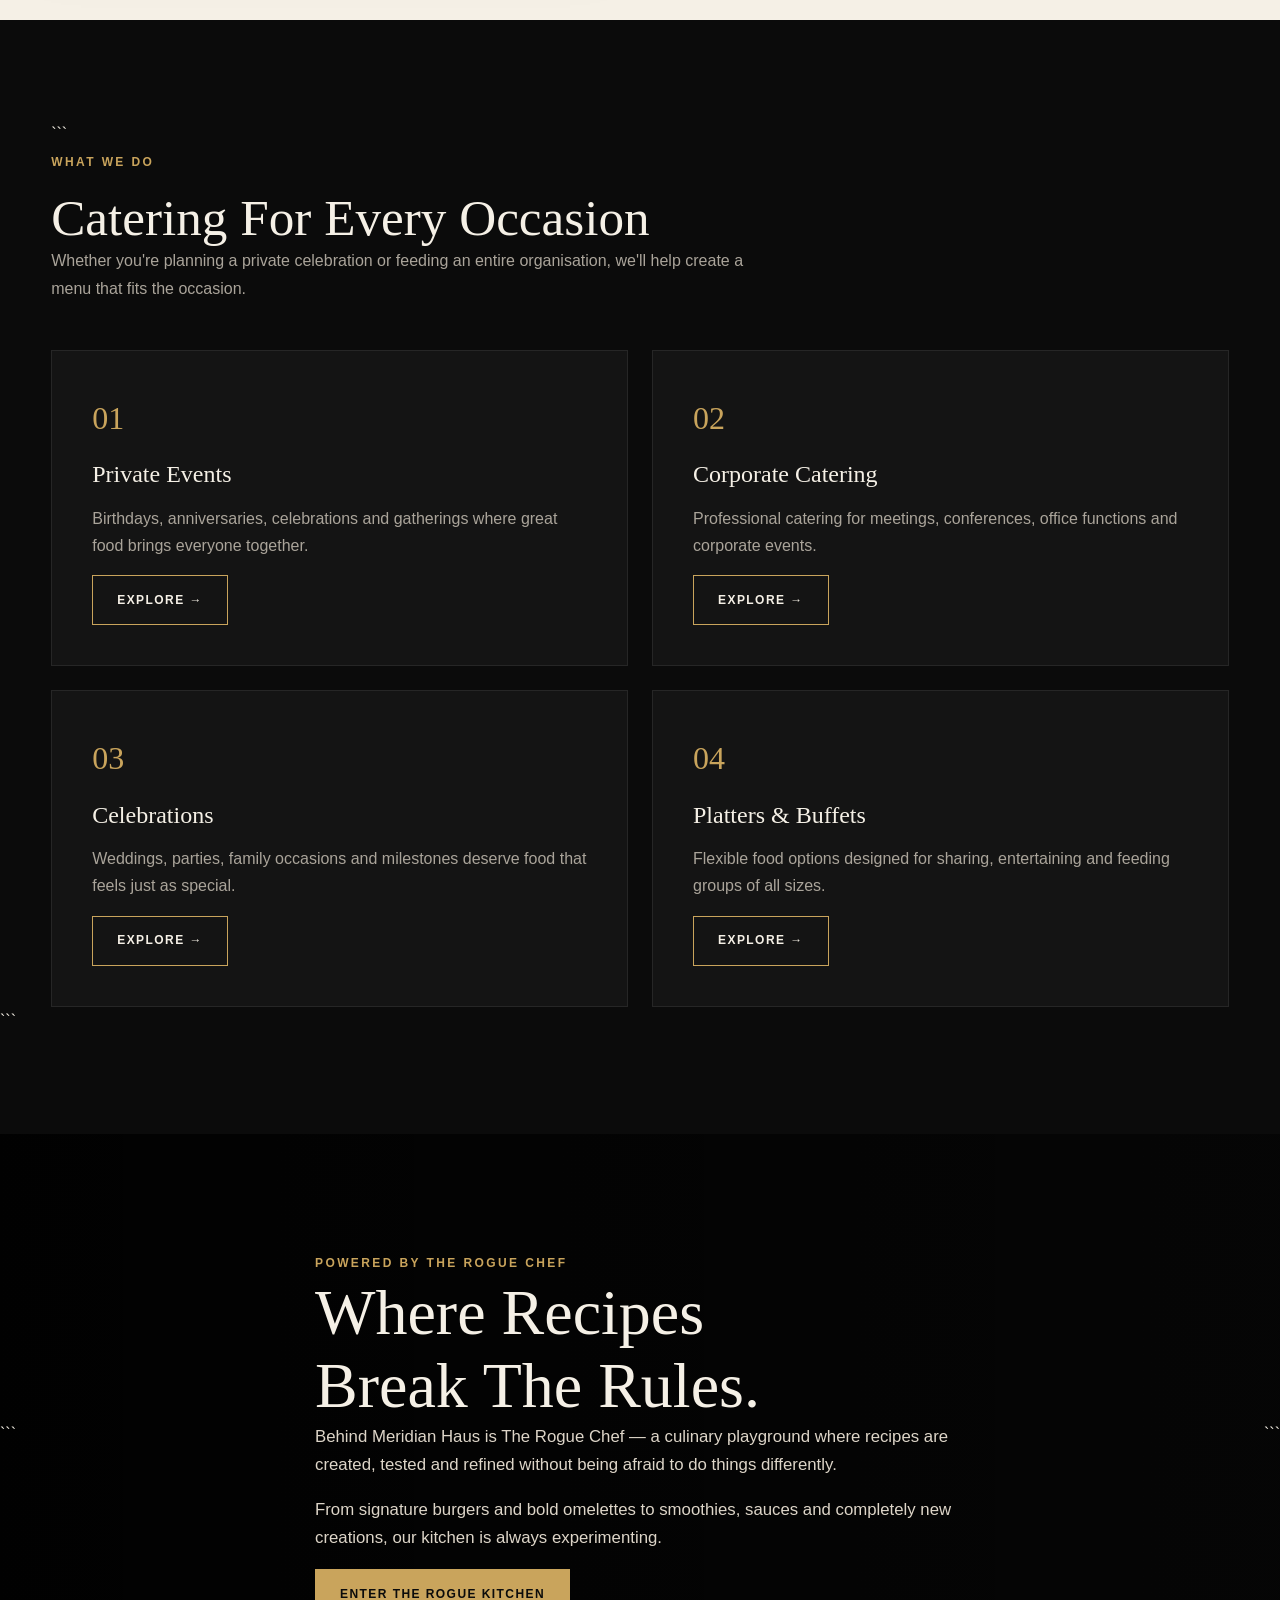
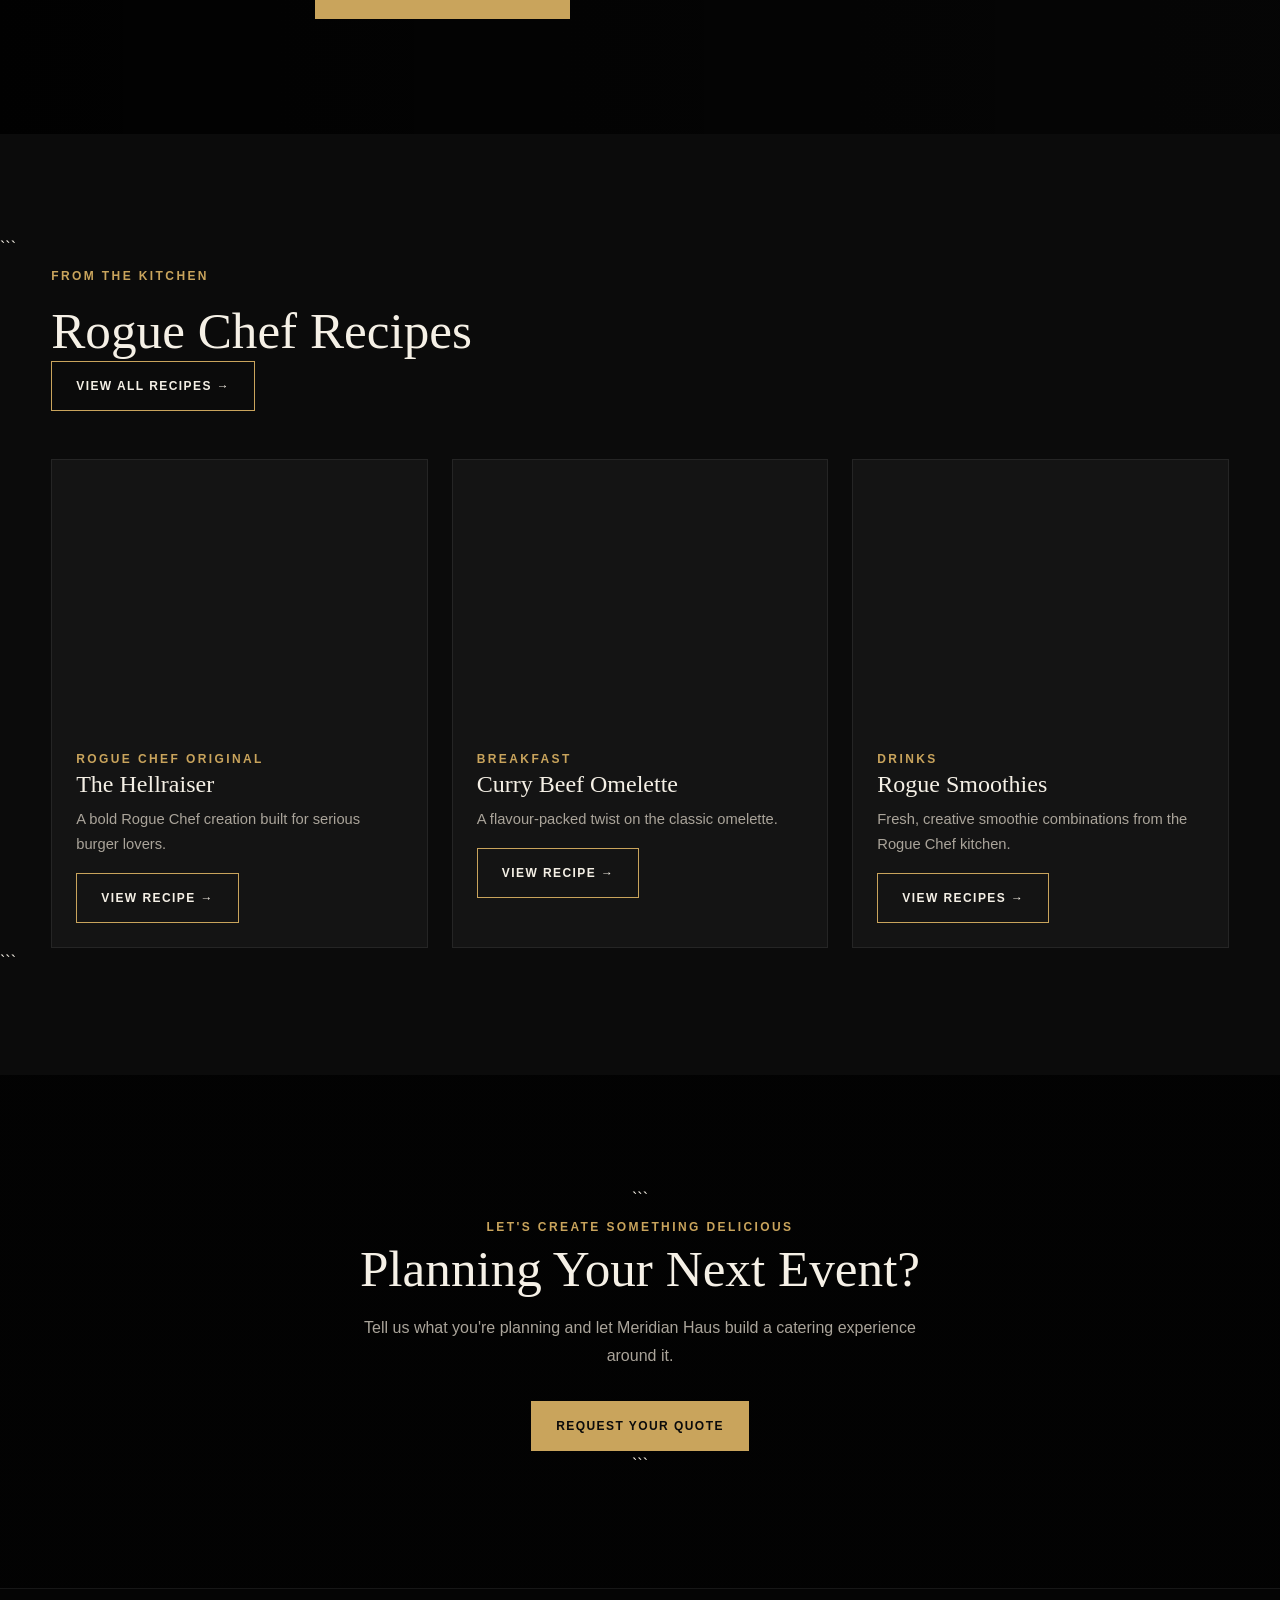
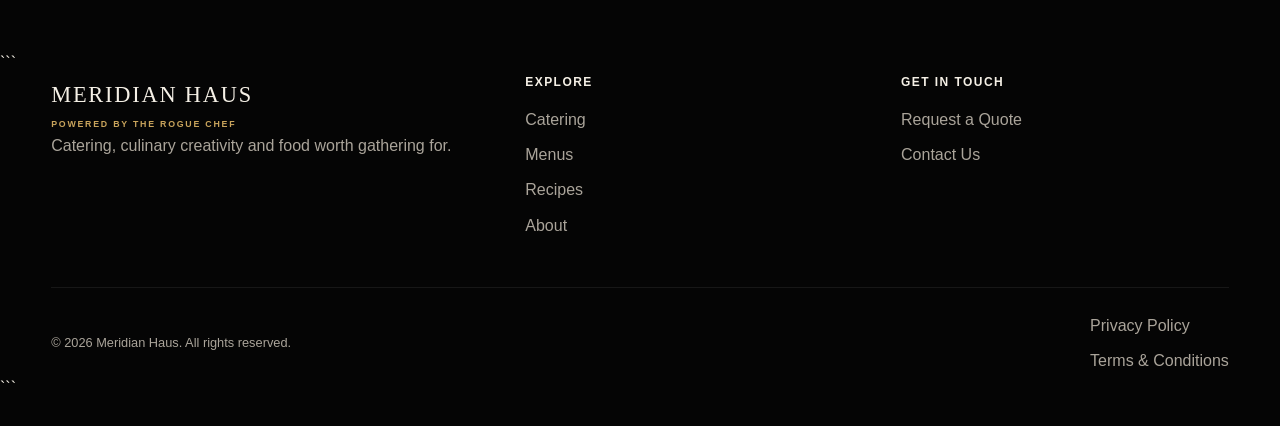
==== commit e21ddc96: "Update index.html" ====
--- a/index.html
+++ b/index.html
@@ -101,7 +101,7 @@
     </div>
 
 </div>
-```
+
 
 </section>
 
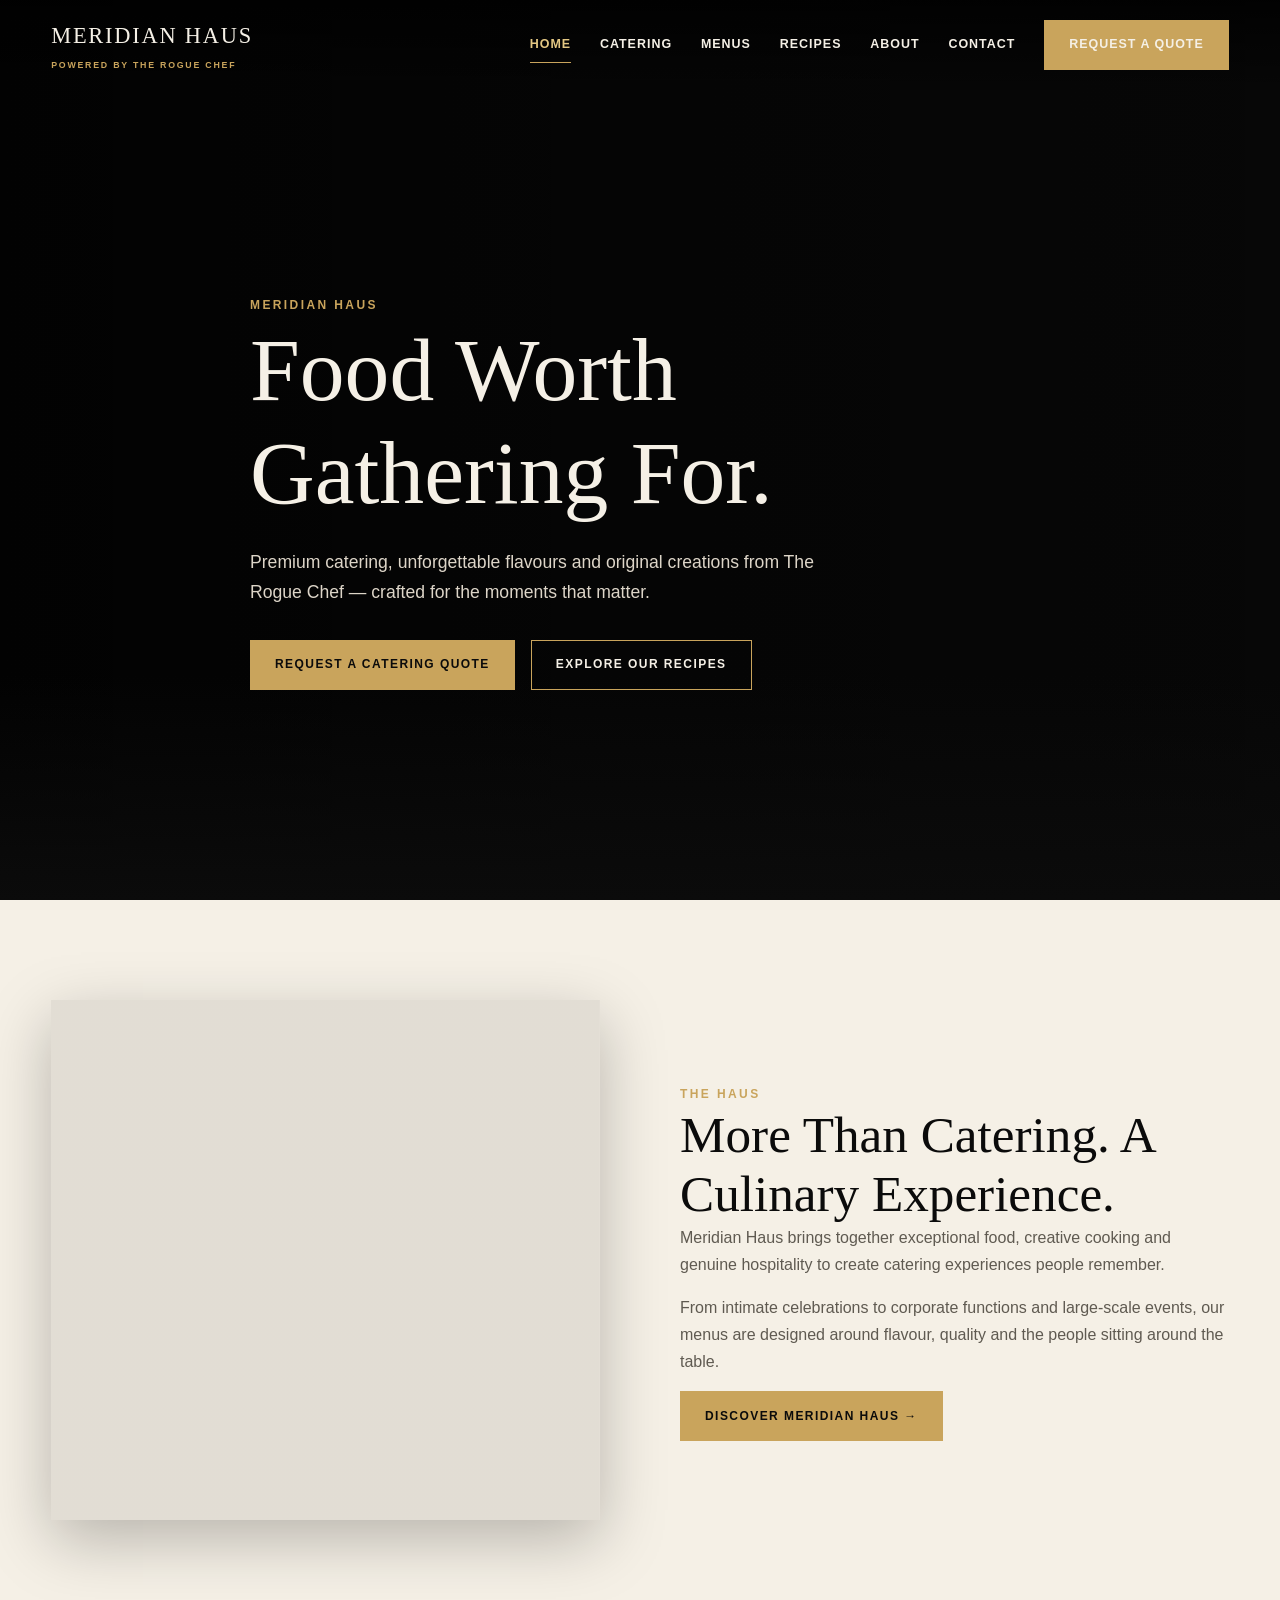
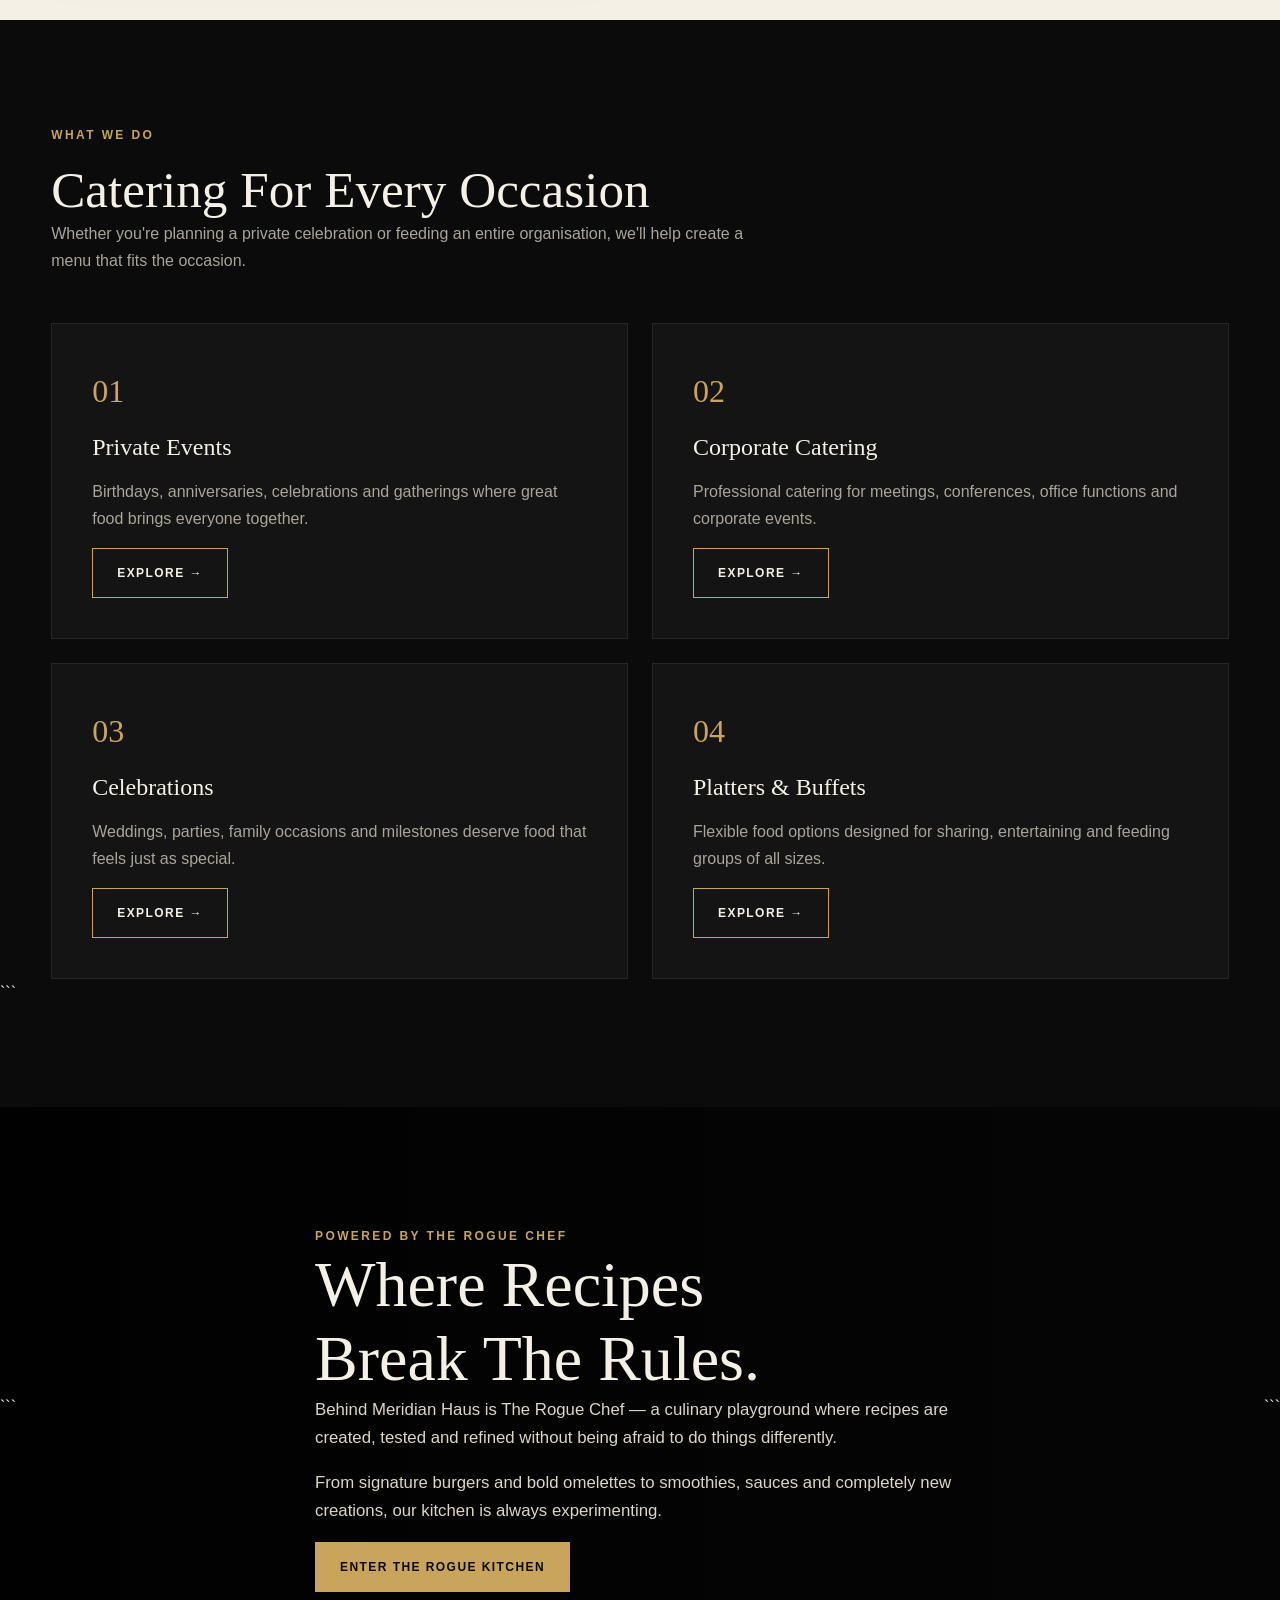
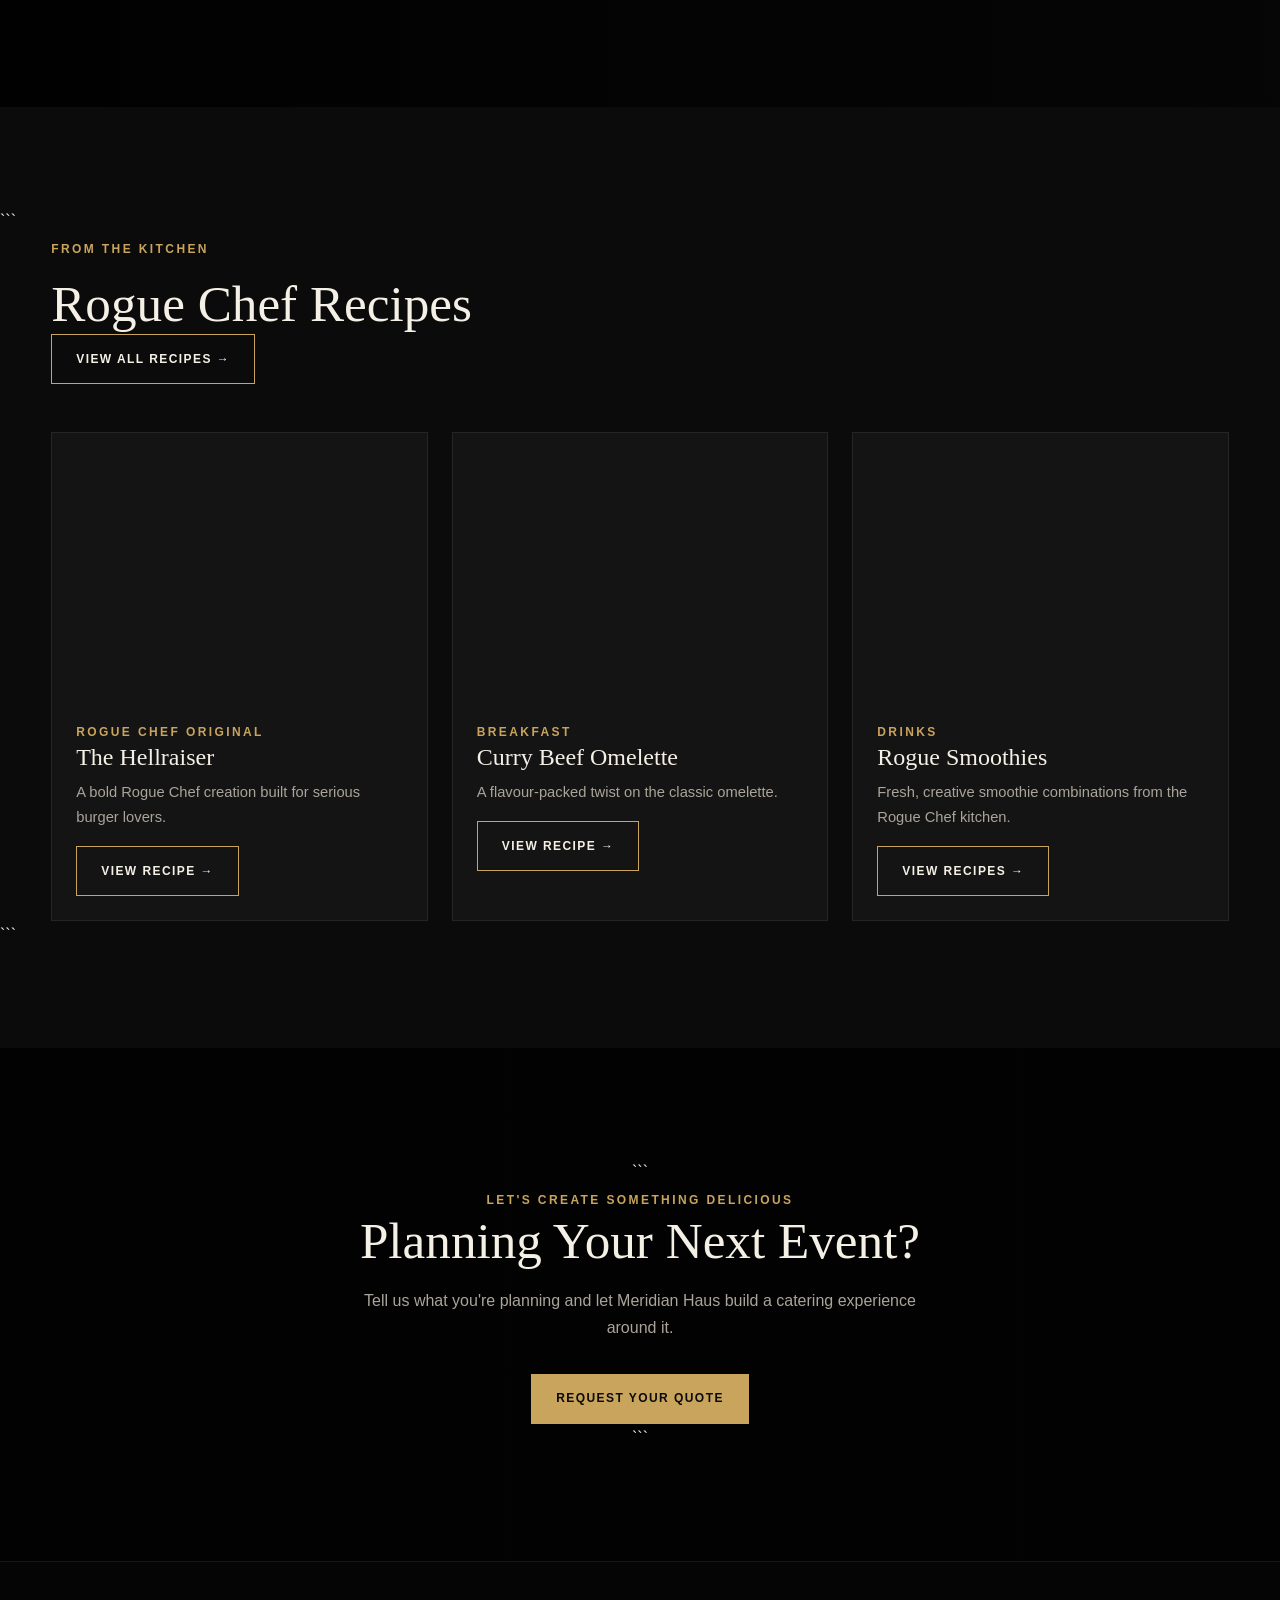
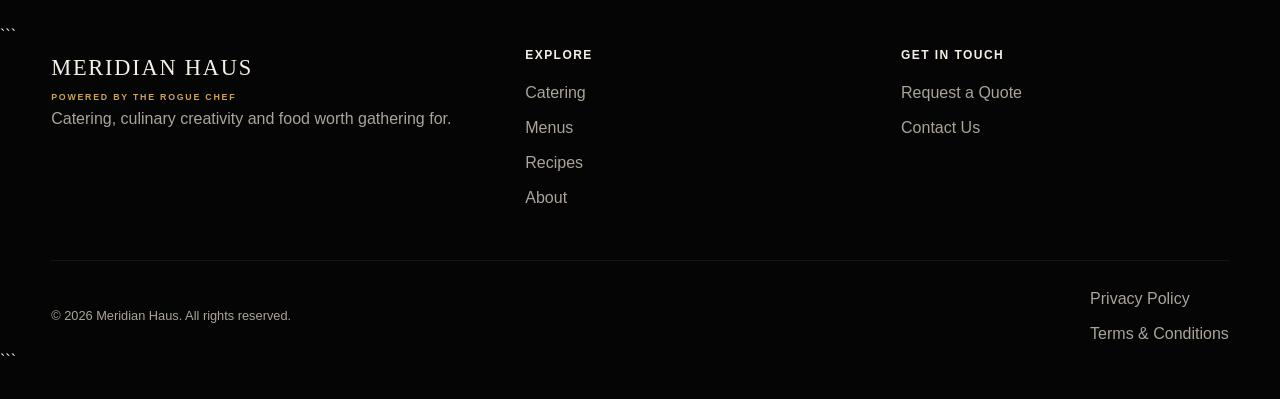
==== commit 5227db08: "Update index.html" ====
--- a/index.html
+++ b/index.html
@@ -108,7 +108,7 @@
 <section class="section section-dark">
     <div class="container">
 
-```
+
     <div class="section-heading">
 
         <span class="eyebrow">What We Do</span>
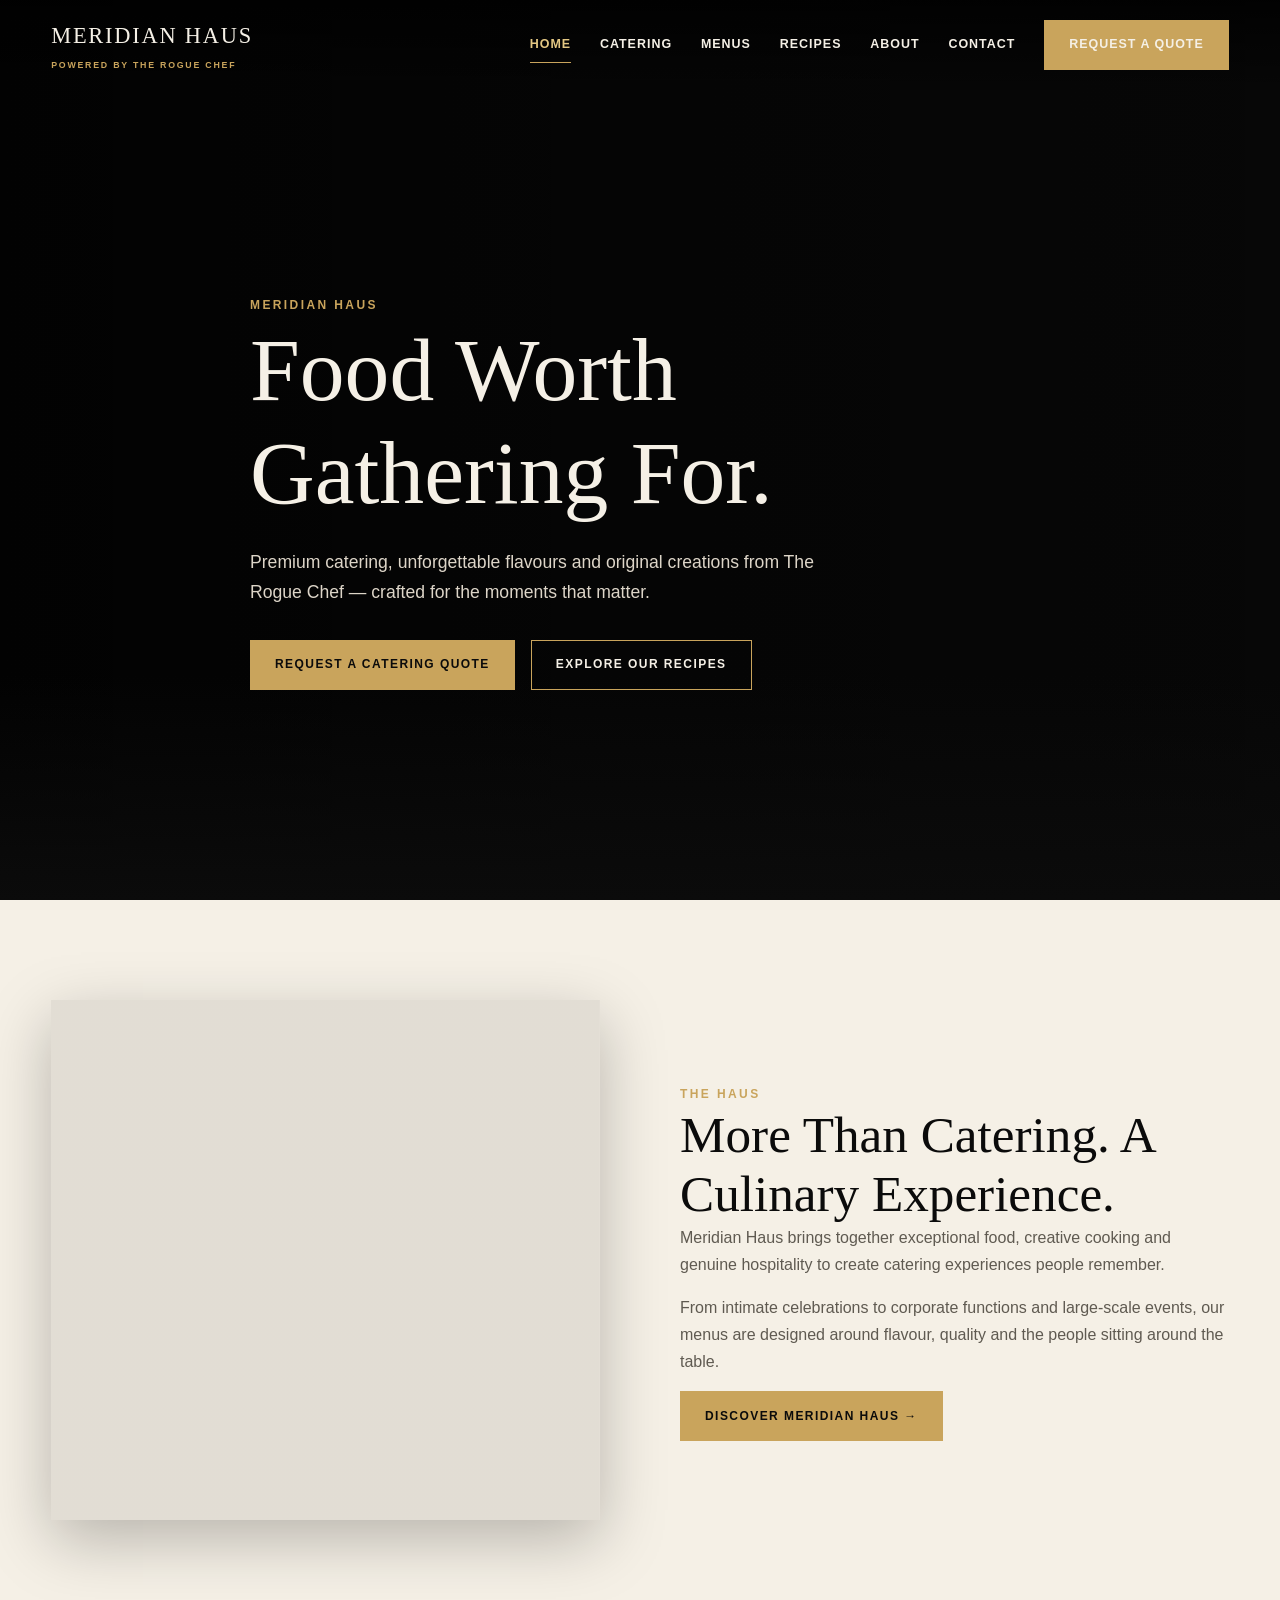
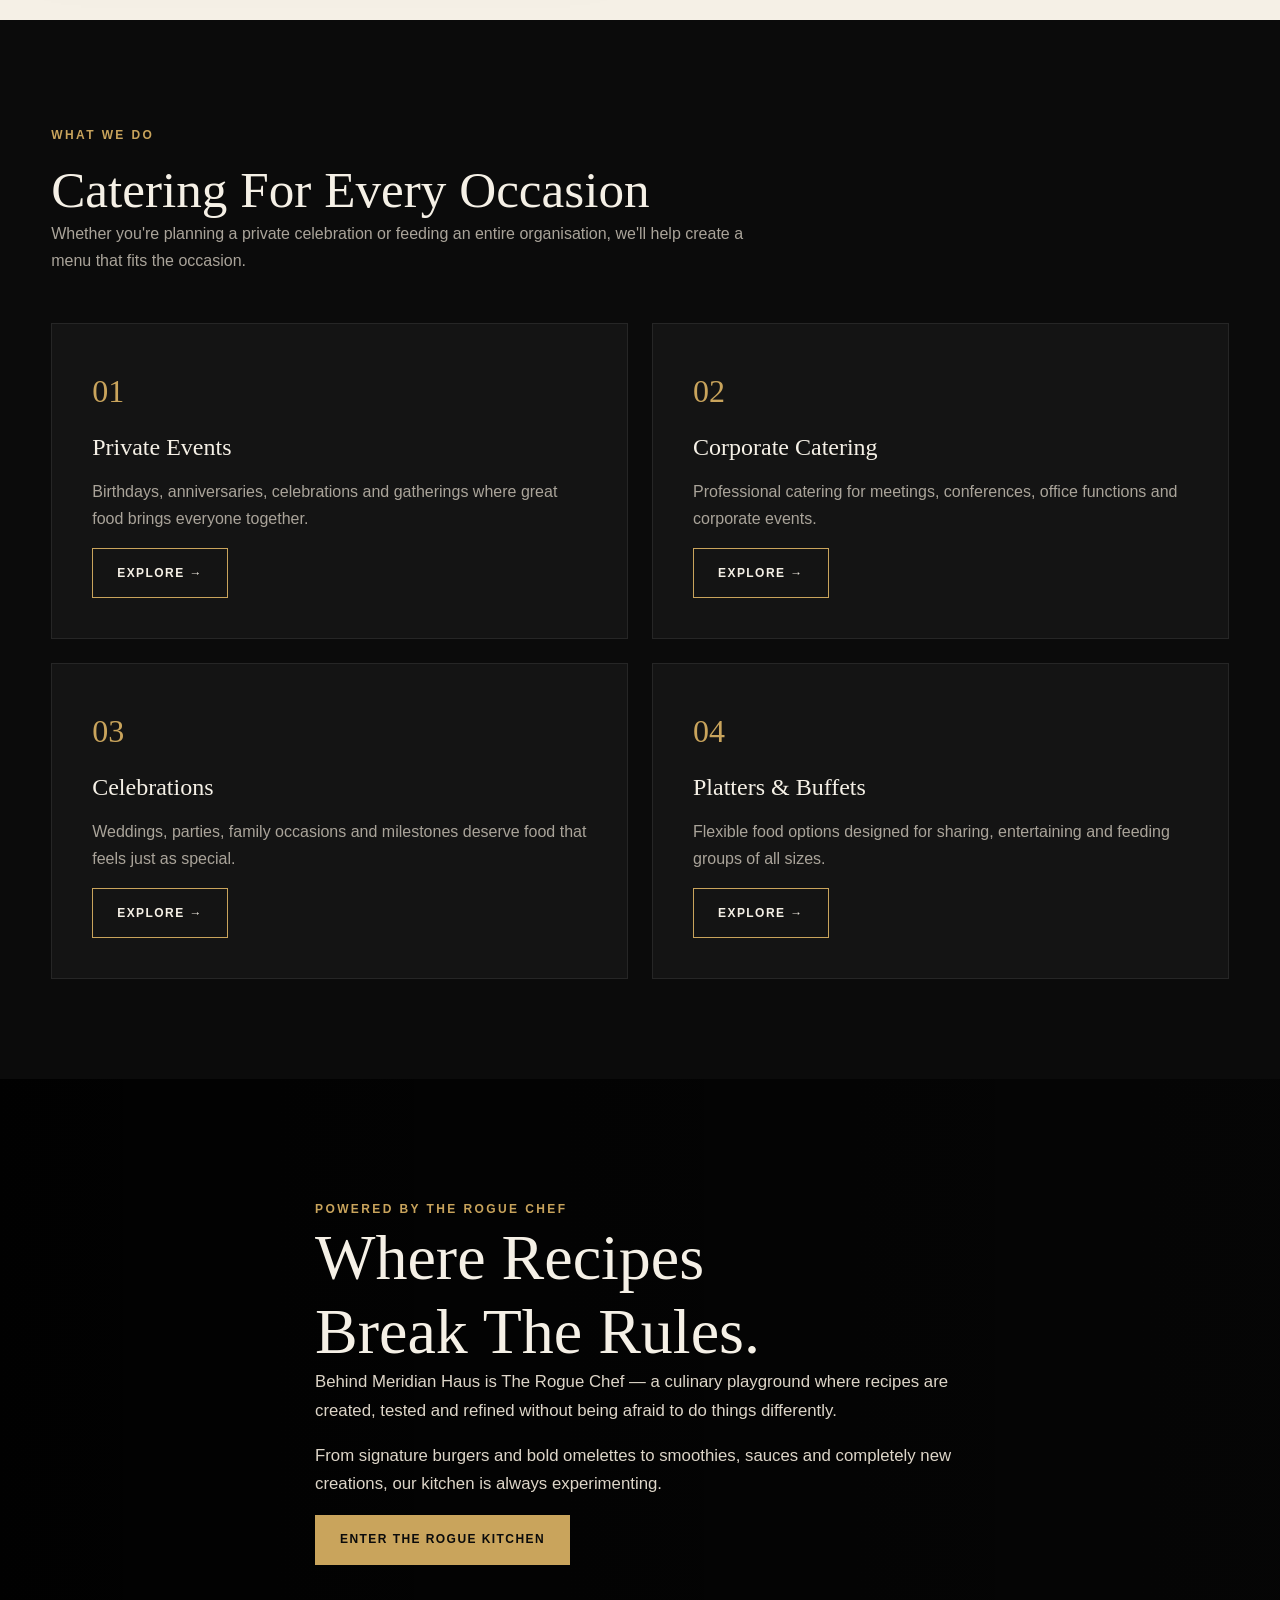
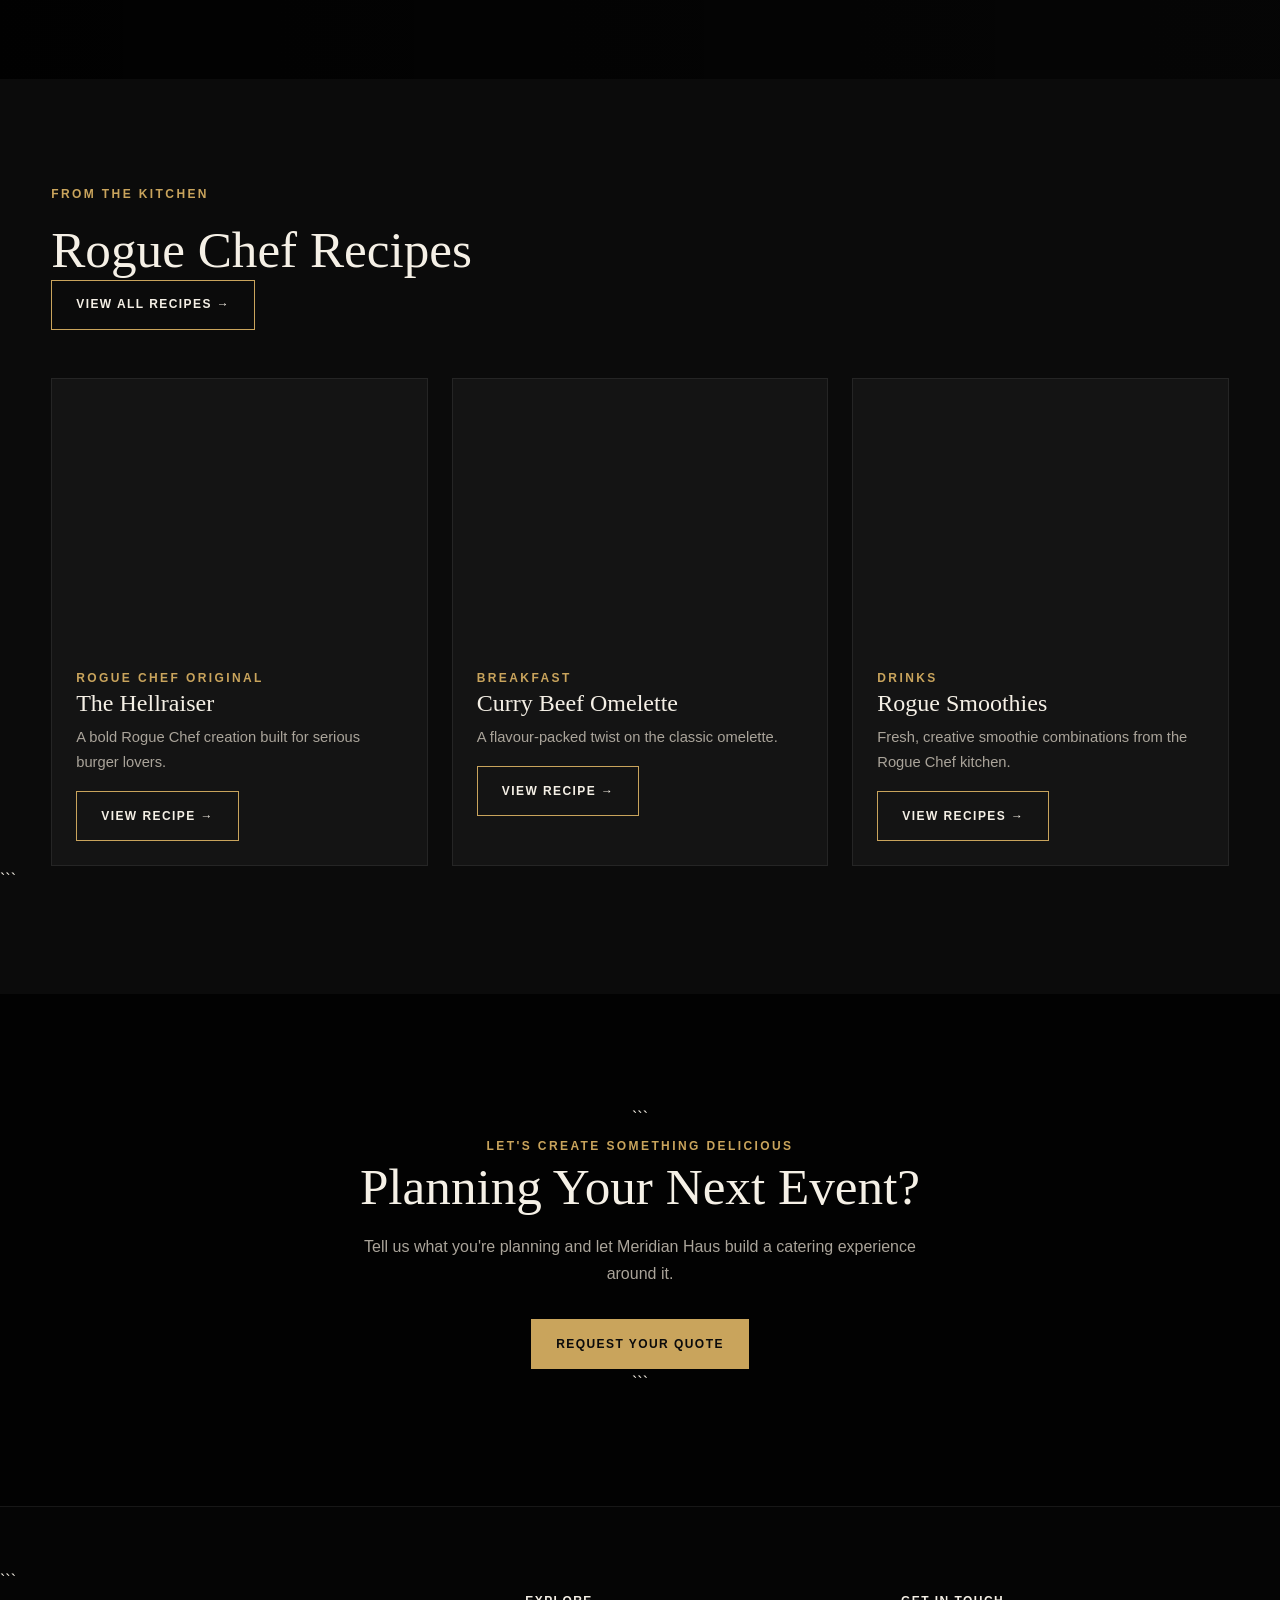
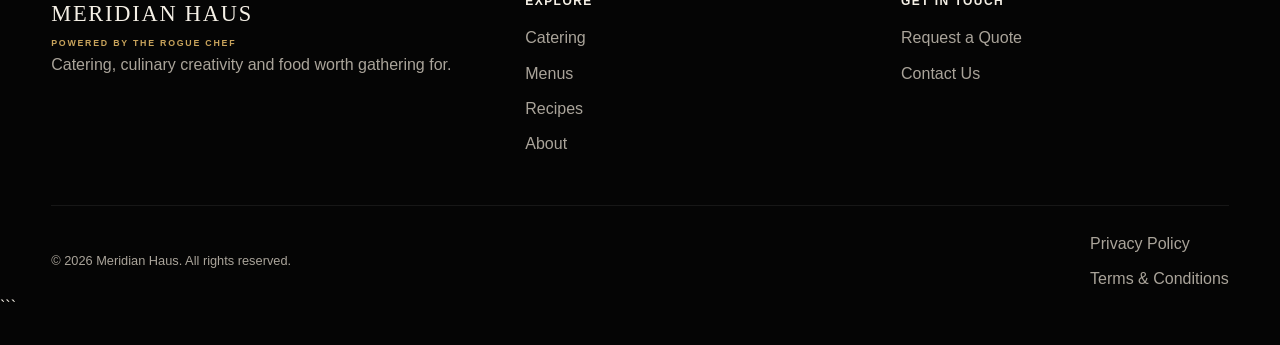
==== commit 54f03e29: "Update index.html" ====
--- a/index.html
+++ b/index.html
@@ -188,13 +188,13 @@
     </div>
 
 </div>
-```
+
 
 </section>
 
 <section class="rogue-feature">
 
-```
+
 <div class="container rogue-feature-content">
 
     <span class="eyebrow">
@@ -223,13 +223,13 @@
     </a>
 
 </div>
-```
+
 
 </section>
 
 <section class="section section-dark">
 
-```
+
 <div class="container">
 
     <div class="section-heading">
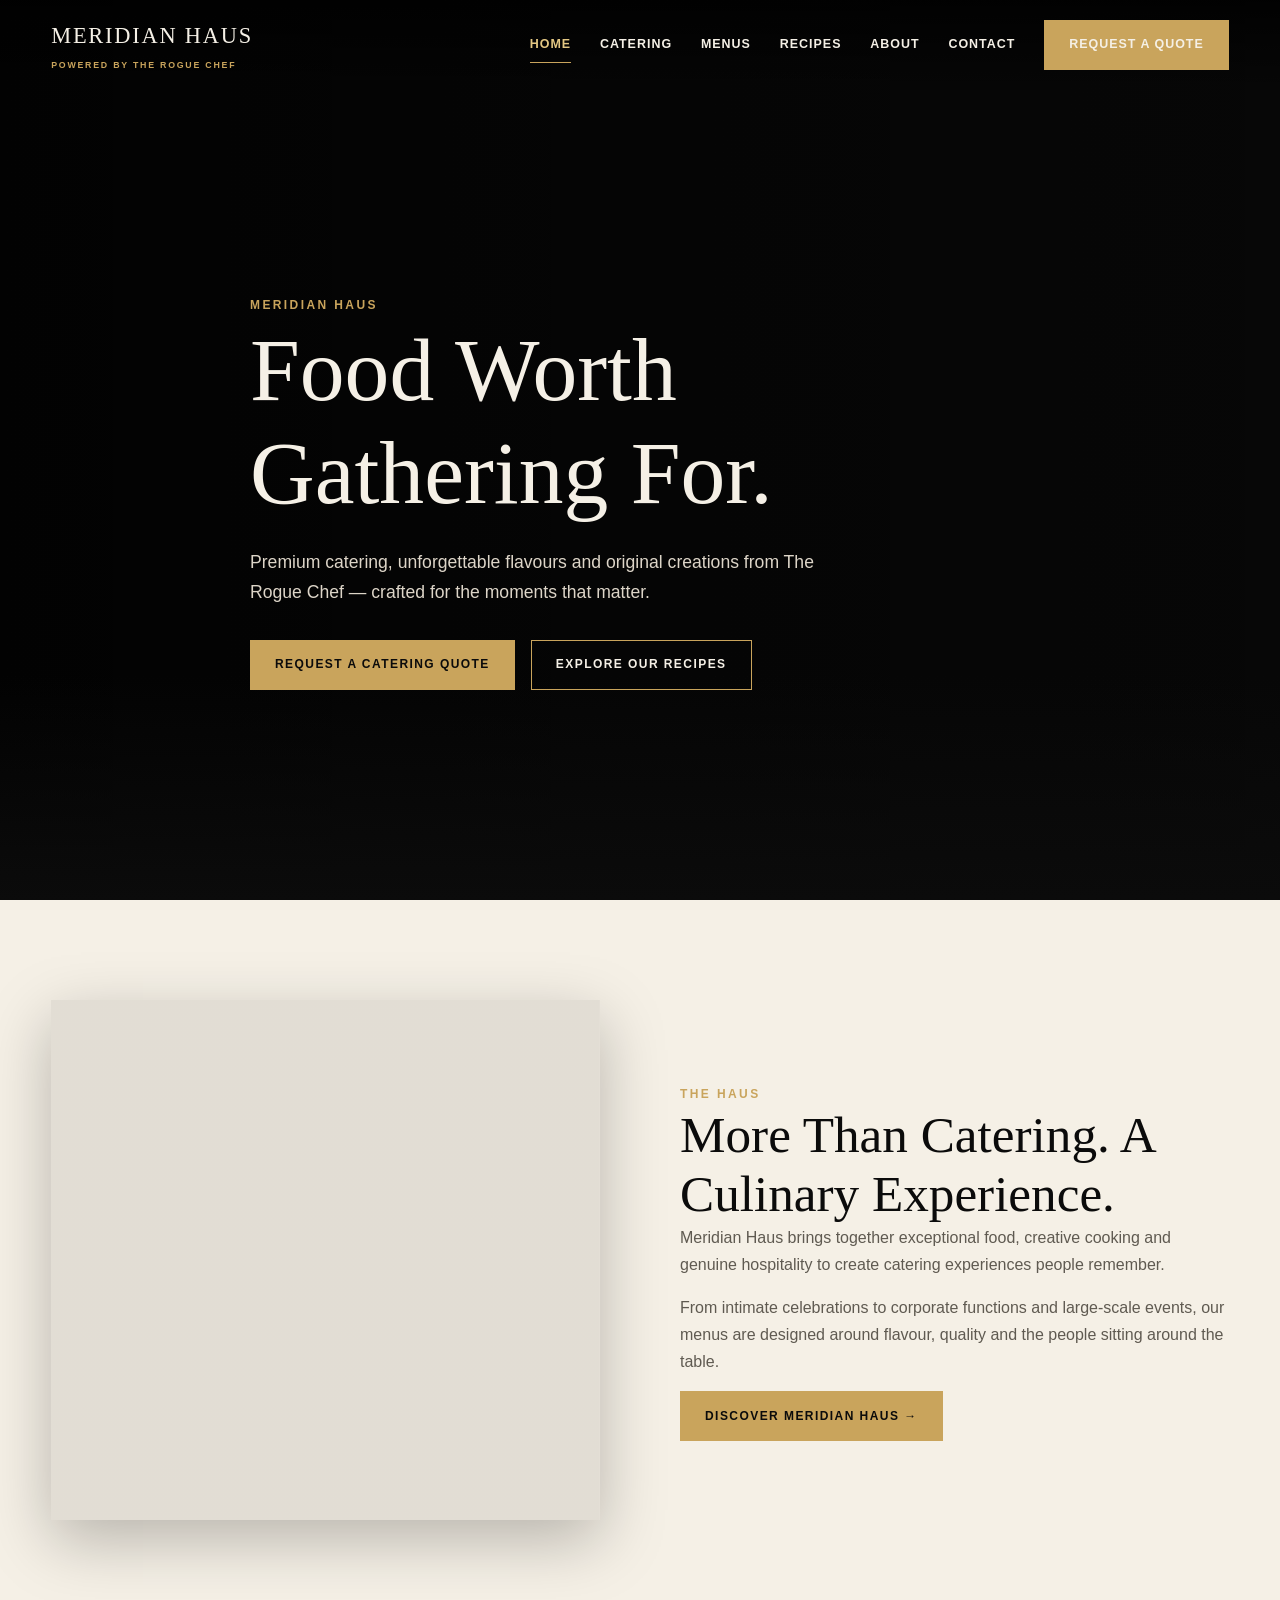
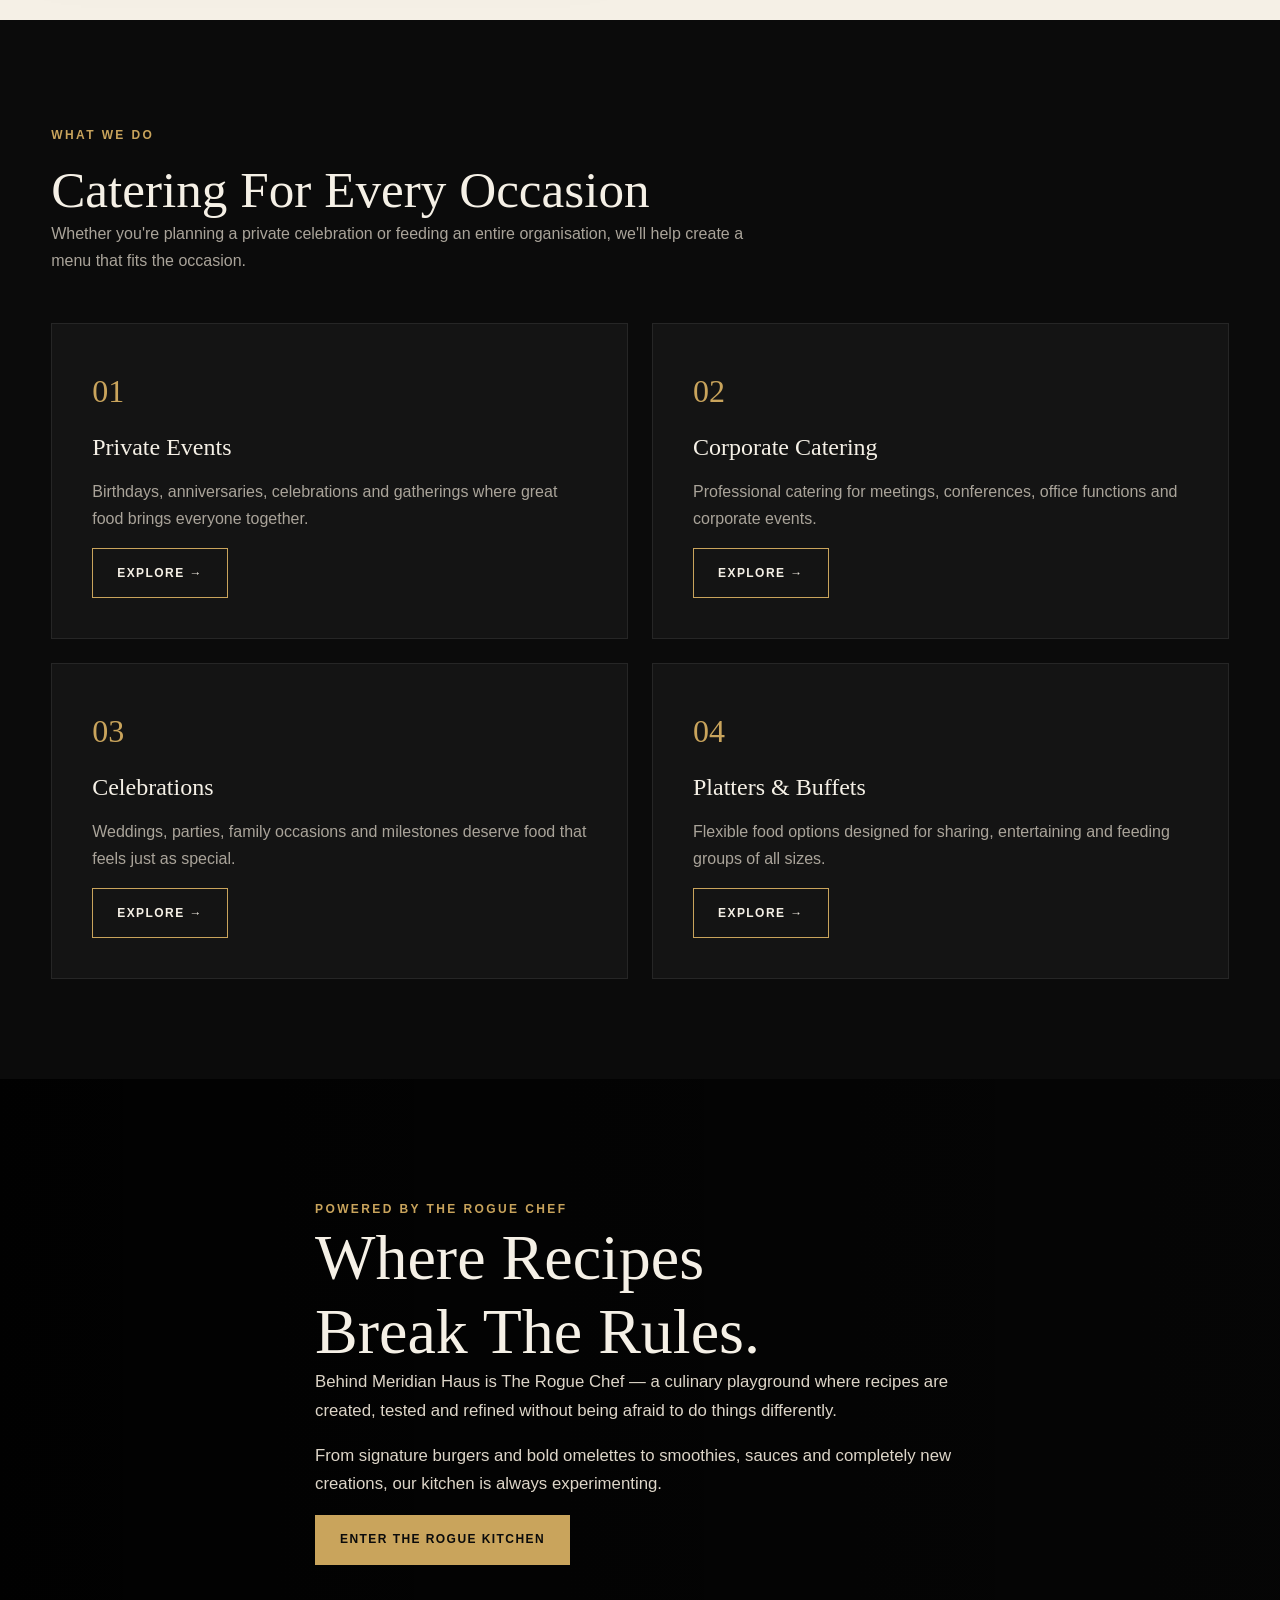
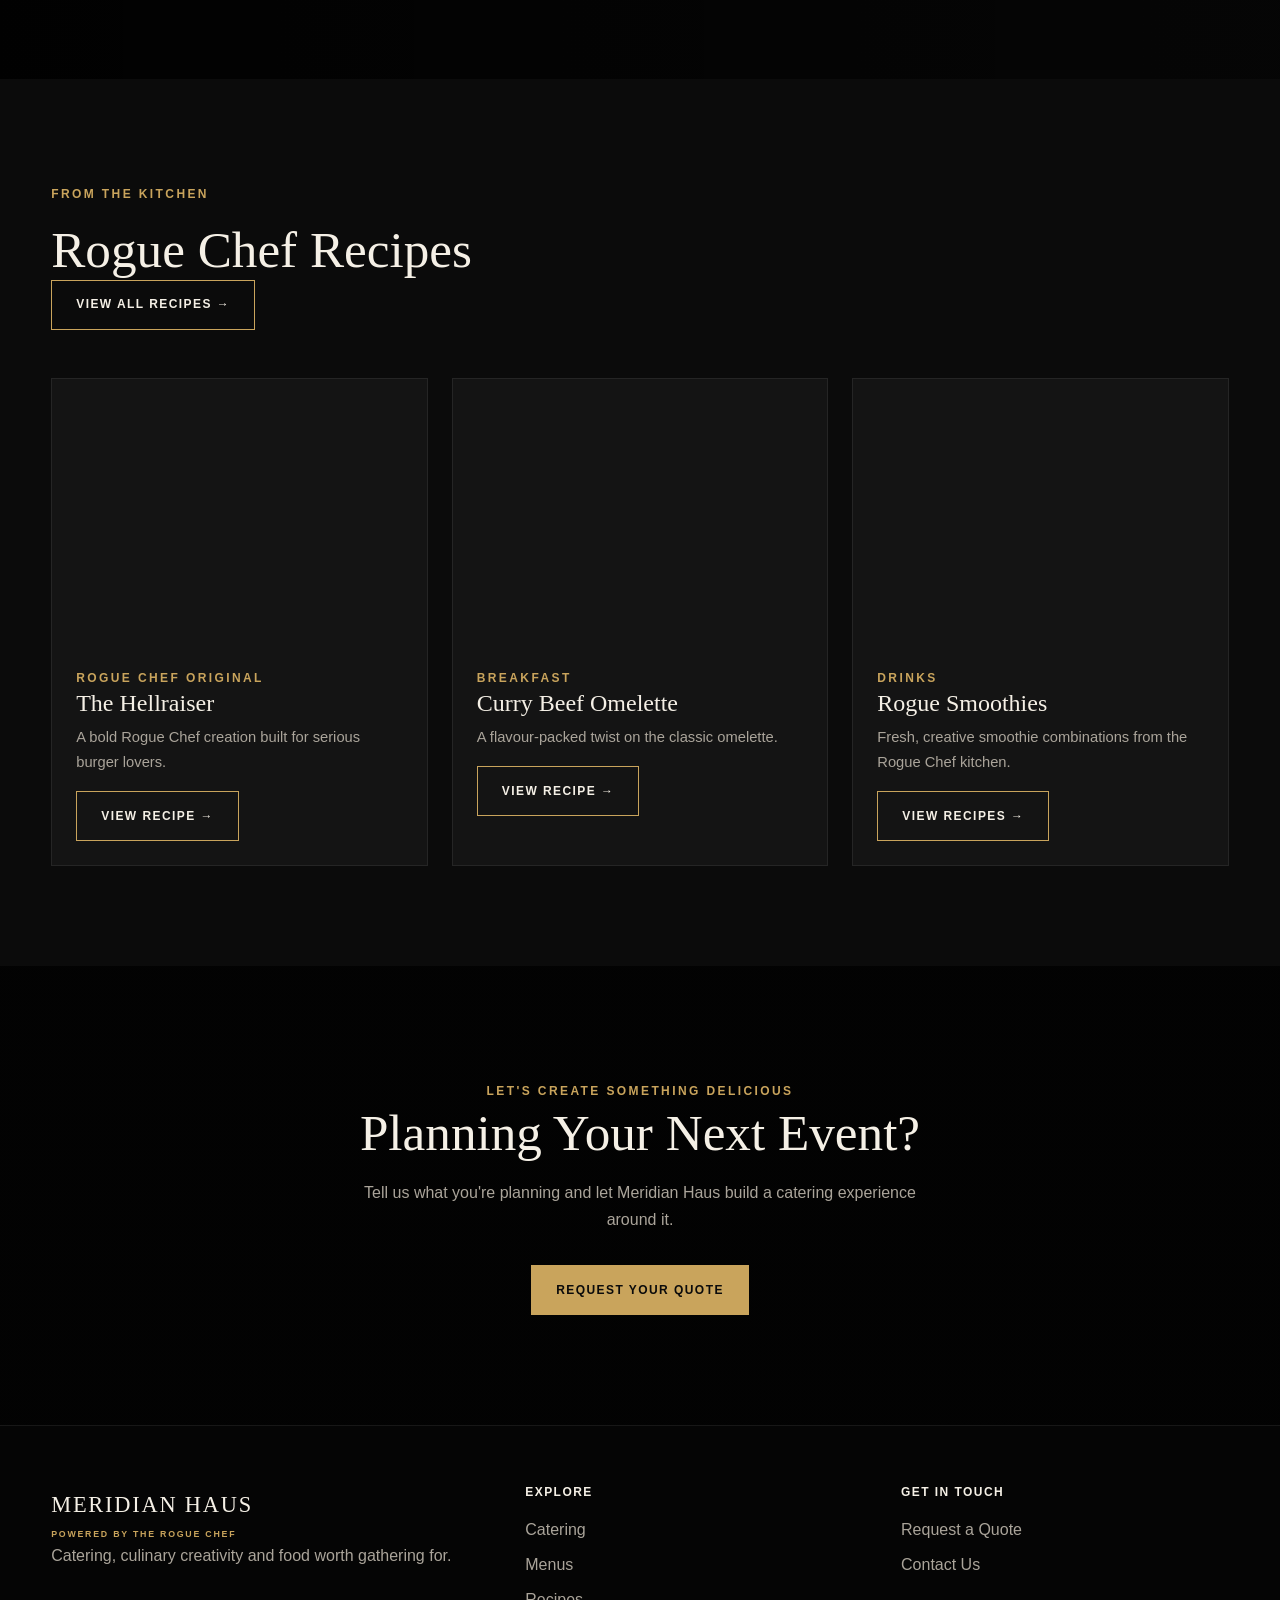
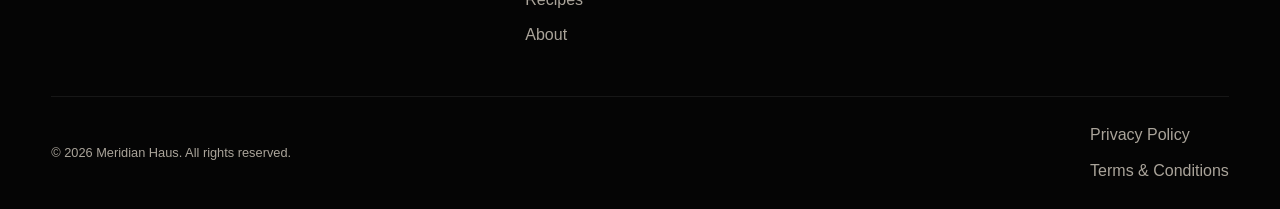
==== commit 6c56519c: "Update index.html" ====
--- a/index.html
+++ b/index.html
@@ -332,13 +332,13 @@
     </div>
 
 </div>
-```
+
 
 </section>
 
 <section class="cta">
 
-```
+
 <div class="container cta-content">
 
     <span class="eyebrow">
@@ -357,7 +357,7 @@
     </a>
 
 </div>
-```
+
 
 </section>
 
@@ -365,7 +365,7 @@
 
 <footer class="site-footer">
 
-```
+
 <div class="container">
 
     <div class="footer-grid">
@@ -423,7 +423,7 @@
     </div>
 
 </div>
-```
+
 
 </footer>
 
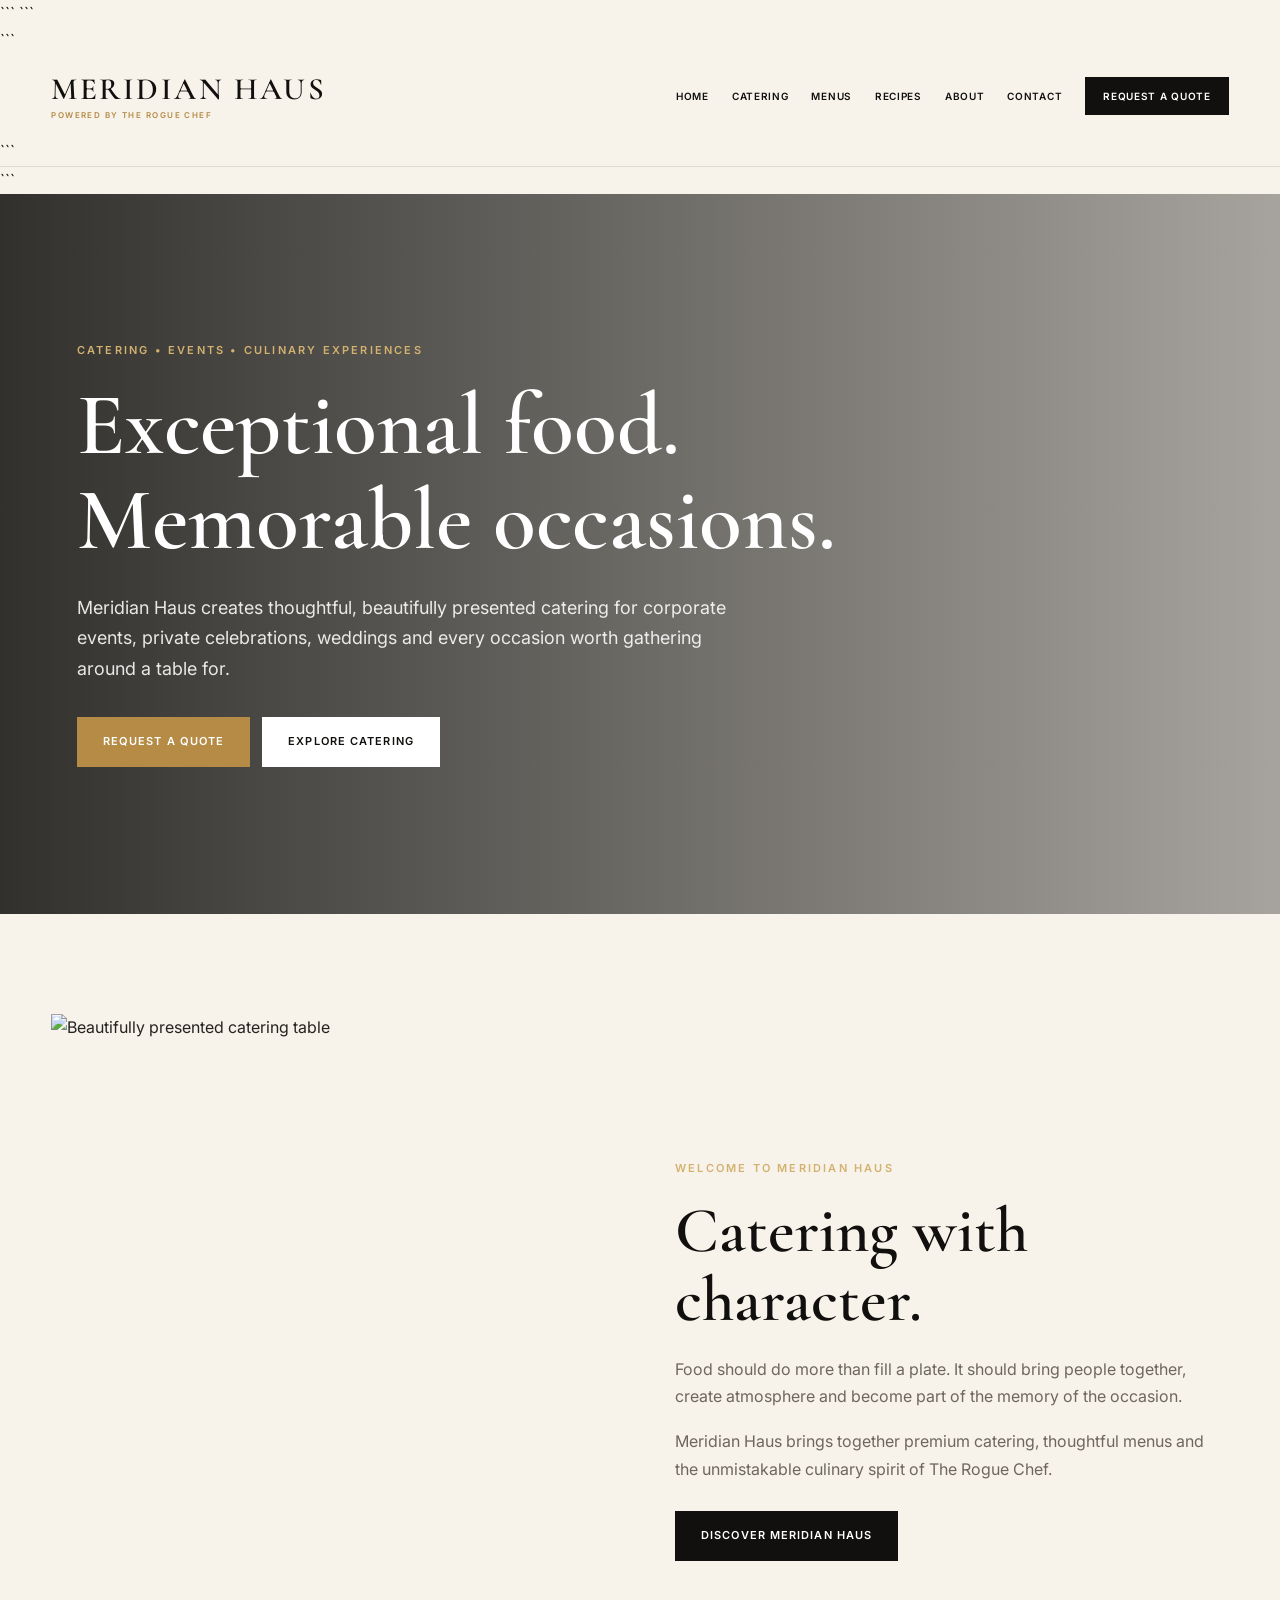
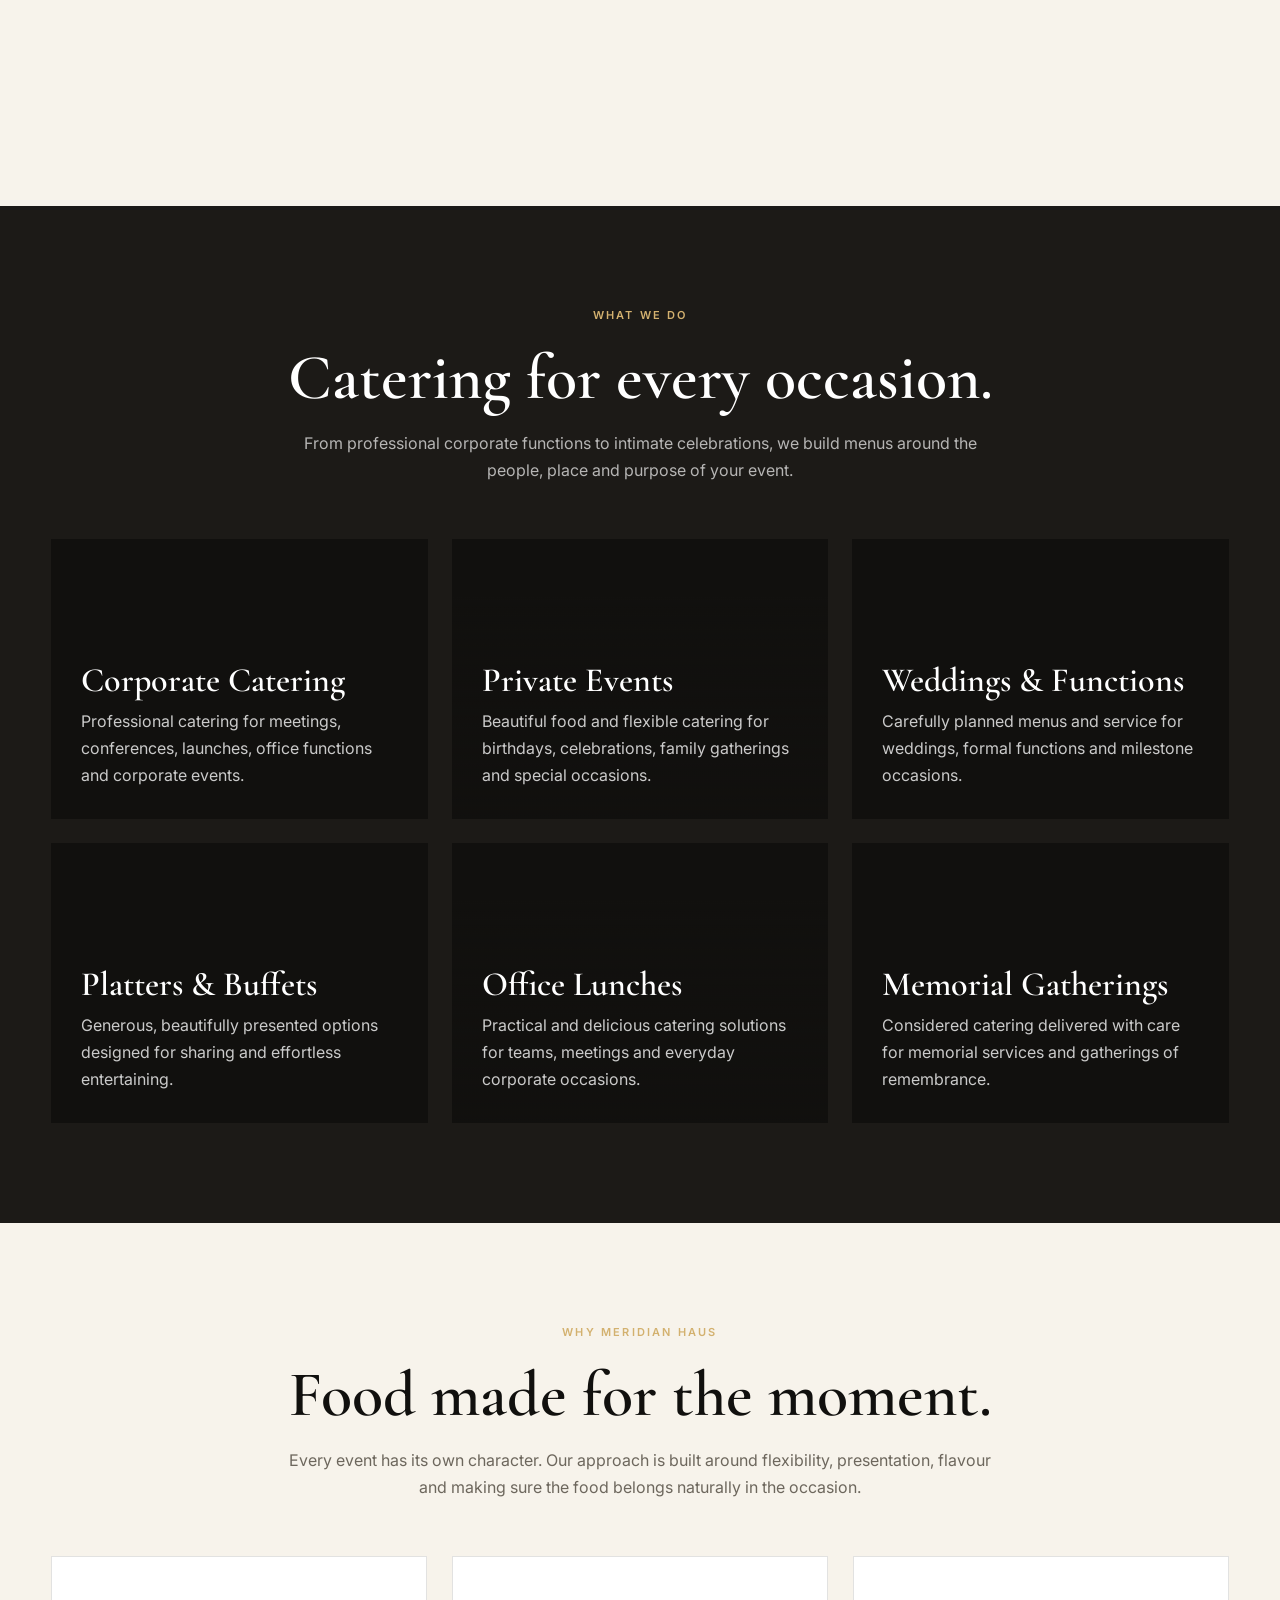
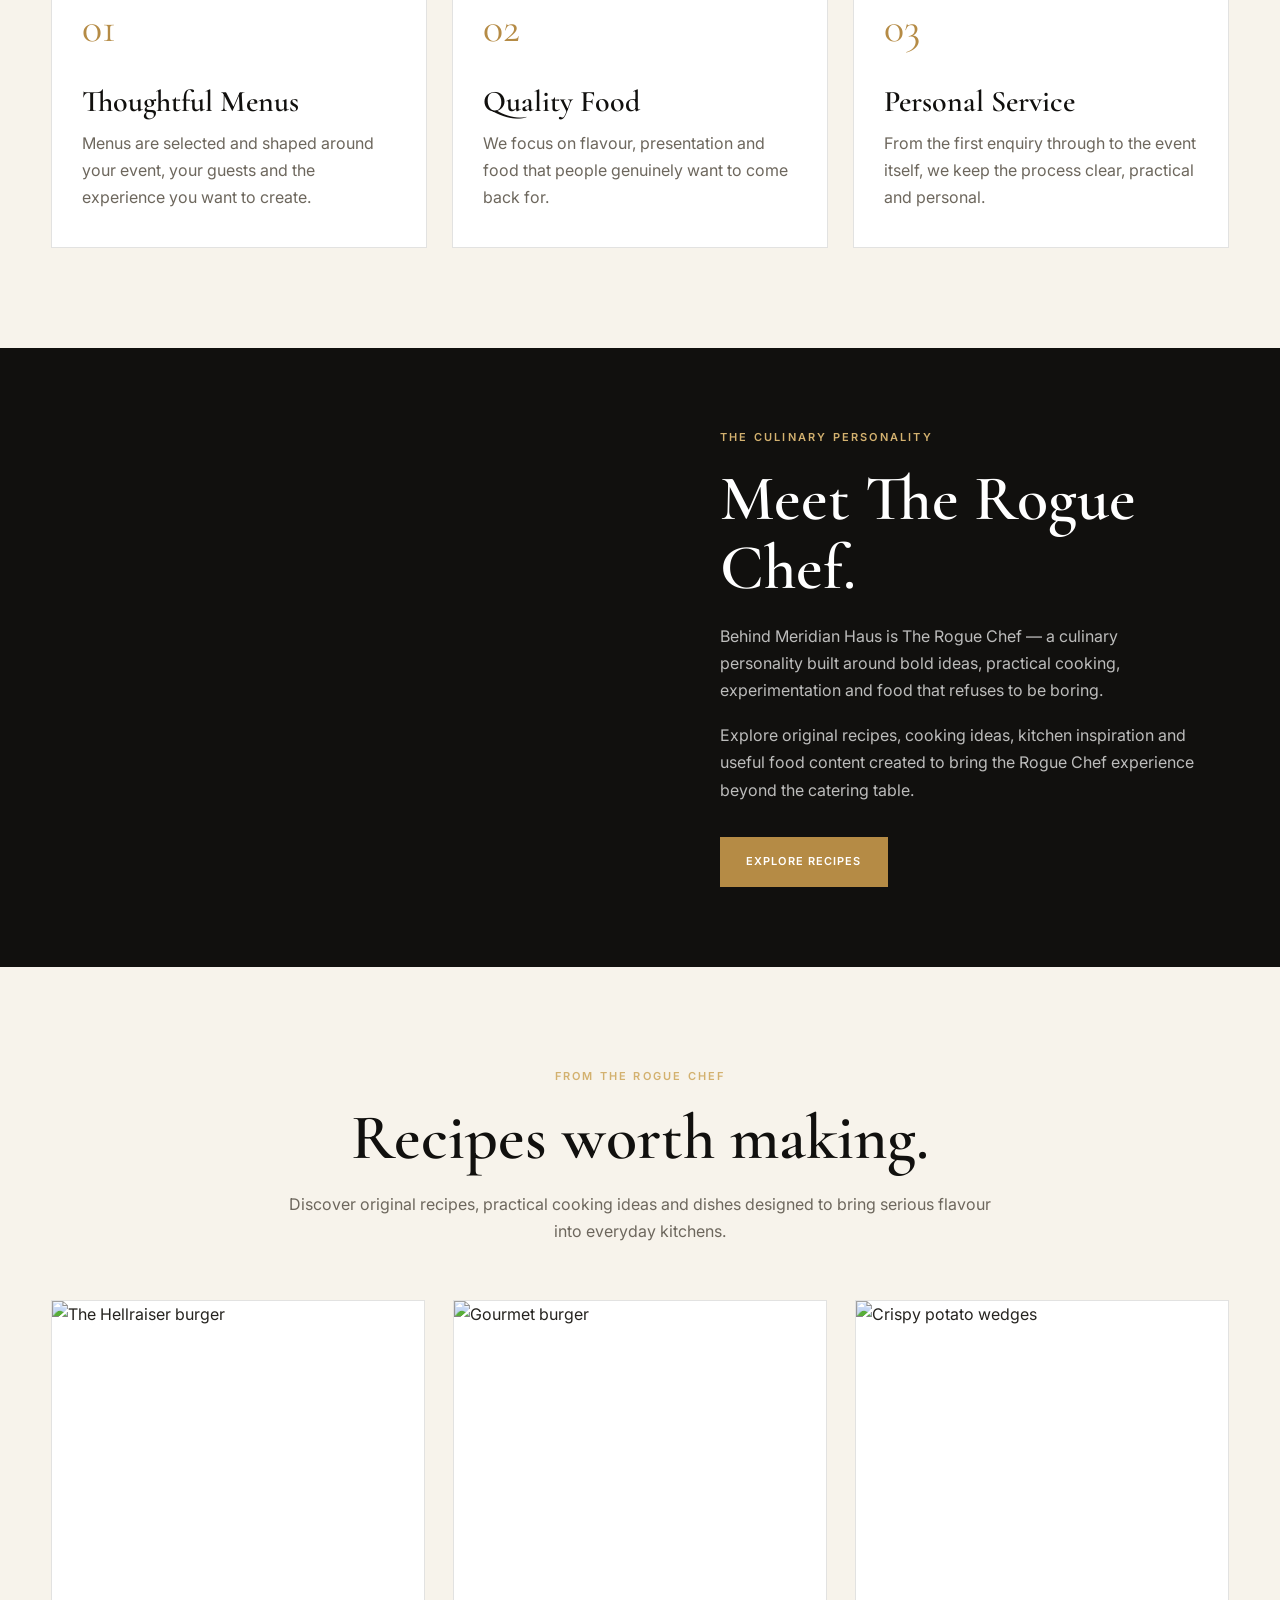
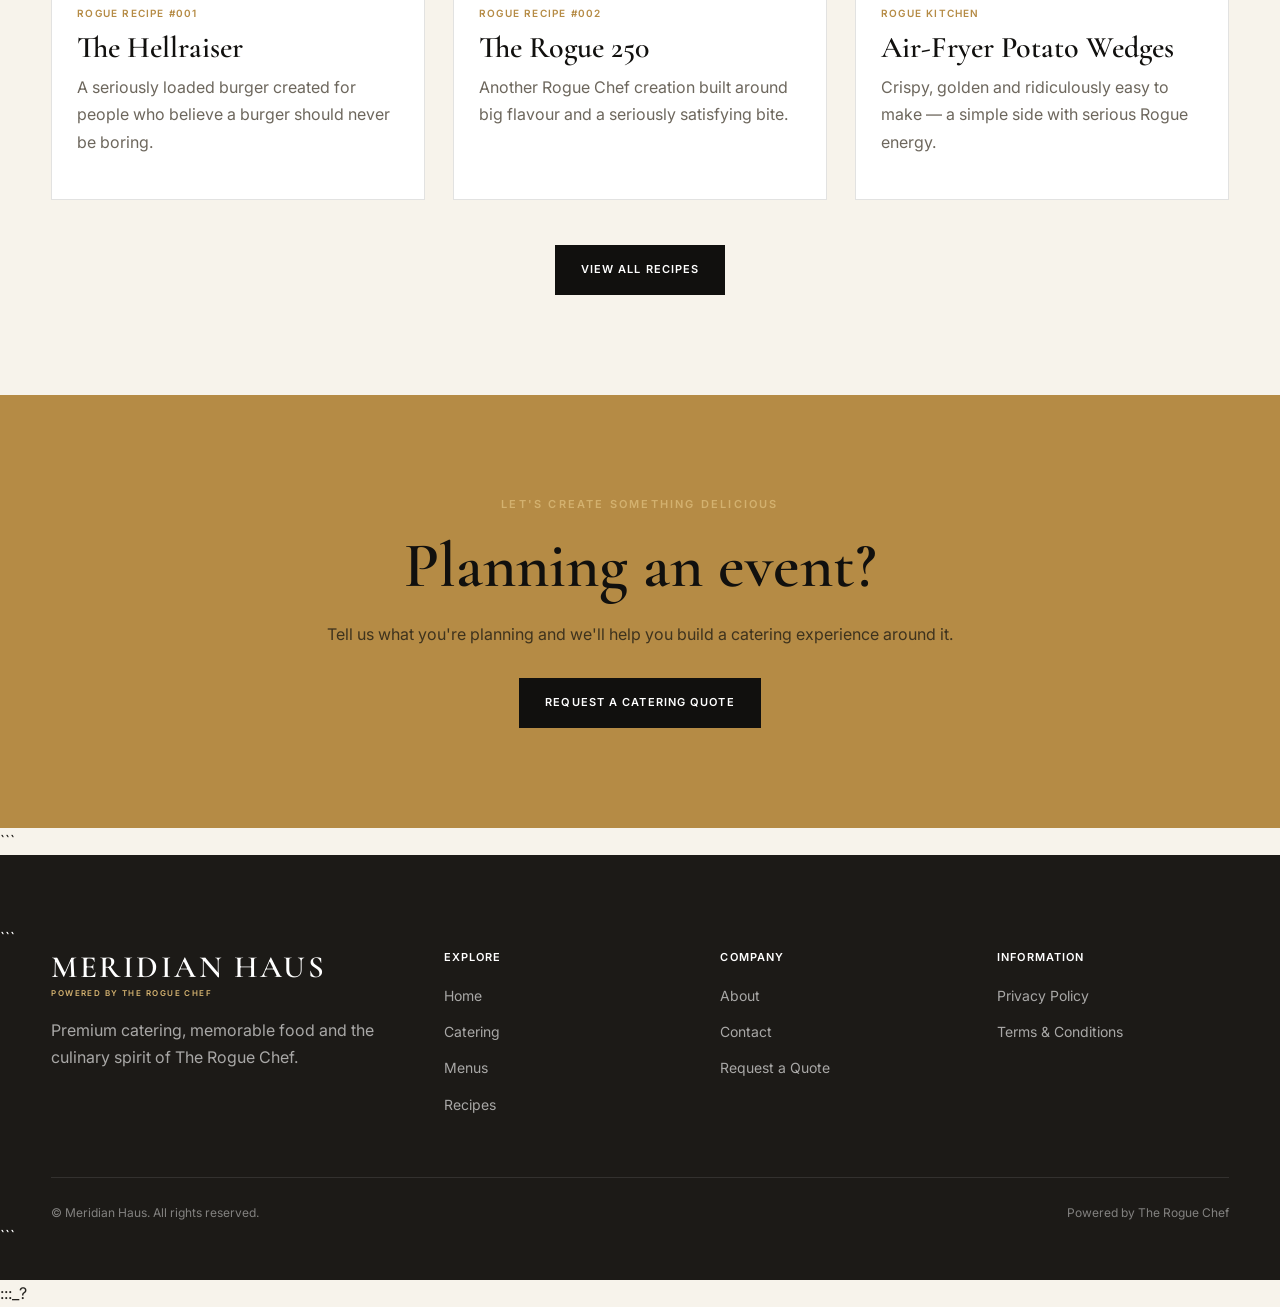
==== commit b9805ed5: "Update index.html" ====
--- a/index.html
+++ b/index.html
@@ -4,426 +4,616 @@
 <head>
     <meta charset="UTF-8">
     <meta name="viewport" content="width=device-width, initial-scale=1.0">
-    <title>Meridian Haus | Premium Catering & Culinary Experiences</title>
-    <meta name="description" content="Meridian Haus — premium catering, unforgettable flavours and original culinary creations powered by The Rogue Chef.">
-    <link rel="stylesheet" href="style.css">
+
+```
+<title>Meridian Haus | Catering & Culinary Experiences</title>
+
+<meta name="description" content="Meridian Haus provides premium catering for corporate events, private celebrations, weddings, birthdays, memorial gatherings and special occasions. Powered by The Rogue Chef.">
+
+<meta name="keywords" content="Meridian Haus, catering, South Africa, corporate catering, wedding catering, private catering, event catering, platters, The Rogue Chef">
+
+<meta name="author" content="Meridian Haus">
+
+<link rel="stylesheet" href="style.css">
+```
+
 </head>
 
 <body>
 
 <header class="site-header">
-    <div class="container navbar">
-    <a href="index.html" class="logo">
-        Meridian Haus
-        <span>Powered by The Rogue Chef</span>
+
+```
+<div class="nav-wrap">
+
+    <a href="index.html" class="brand" aria-label="Meridian Haus Home">
+        <span class="brand-main">Meridian Haus</span>
+        <span class="brand-sub">Powered by The Rogue Chef</span>
     </a>
 
-    <button class="menu-toggle" aria-label="Open navigation" aria-expanded="false">
+    <button
+        class="nav-toggle"
+        type="button"
+        aria-label="Open navigation menu"
+        aria-expanded="false">
         ☰
     </button>
 
-    <nav class="nav-links">
-        <a href="index.html" class="active">Home</a>
+    <nav class="main-nav" aria-label="Main navigation">
+        <a href="index.html">Home</a>
         <a href="catering.html">Catering</a>
         <a href="menus.html">Menus</a>
         <a href="recipes.html">Recipes</a>
         <a href="about.html">About</a>
         <a href="contact.html">Contact</a>
-        <a href="quote.html" class="btn">Request a Quote</a>
+        <a href="quote.html" class="nav-cta">Request a Quote</a>
     </nav>
 
 </div>
-
+```
 
 </header>
 
 <main>
 
+```
 <section class="hero">
-    <div class="container hero-content">
-
-
-    <span class="eyebrow">Meridian Haus</span>
-
-    <h1>Food Worth<br>Gathering For.</h1>
-
-    <p>
-        Premium catering, unforgettable flavours and original creations
-        from The Rogue Chef — crafted for the moments that matter.
-    </p>
-
-    <div class="hero-actions">
-        <a href="quote.html" class="btn">
+
+    <div class="hero-content">
+
+        <div class="hero-eyebrow">
+            Catering • Events • Culinary Experiences
+        </div>
+
+        <h1>
+            Exceptional food.<br>
+            Memorable occasions.
+        </h1>
+
+        <p>
+            Meridian Haus creates thoughtful, beautifully presented catering
+            for corporate events, private celebrations, weddings and every
+            occasion worth gathering around a table for.
+        </p>
+
+        <div class="hero-buttons">
+            <a href="quote.html" class="btn btn-primary">
+                Request a Quote
+            </a>
+
+            <a href="catering.html" class="btn btn-light">
+                Explore Catering
+            </a>
+        </div>
+
+    </div>
+
+</section>
+
+
+<section class="section">
+
+    <div class="container">
+
+        <div class="intro-grid">
+
+            <div class="intro-image">
+                <img
+                    src="https://images.unsplash.com/photo-1555244162-803834f70033?auto=format&fit=crop&w=1200&q=85"
+                    alt="Beautifully presented catering table">
+            </div>
+
+            <div class="intro-content">
+
+                <div class="eyebrow">
+                    Welcome to Meridian Haus
+                </div>
+
+                <h2>
+                    Catering with character.
+                </h2>
+
+                <p>
+                    Food should do more than fill a plate. It should bring
+                    people together, create atmosphere and become part of
+                    the memory of the occasion.
+                </p>
+
+                <p>
+                    Meridian Haus brings together premium catering,
+                    thoughtful menus and the unmistakable culinary spirit
+                    of The Rogue Chef.
+                </p>
+
+                <a href="about.html" class="btn btn-dark">
+                    Discover Meridian Haus
+                </a>
+
+            </div>
+
+        </div>
+
+    </div>
+
+</section>
+
+
+<section class="section section-dark">
+
+    <div class="container">
+
+        <div class="section-heading center">
+
+            <div class="eyebrow">
+                What We Do
+            </div>
+
+            <h2>
+                Catering for every occasion.
+            </h2>
+
+            <p>
+                From professional corporate functions to intimate
+                celebrations, we build menus around the people, place
+                and purpose of your event.
+            </p>
+
+        </div>
+
+
+        <div class="catering-grid">
+
+            <article class="catering-card">
+                <div class="catering-card-content">
+                    <h3>Corporate Catering</h3>
+                    <p>
+                        Professional catering for meetings, conferences,
+                        launches, office functions and corporate events.
+                    </p>
+                </div>
+            </article>
+
+
+            <article class="catering-card">
+                <div class="catering-card-content">
+                    <h3>Private Events</h3>
+                    <p>
+                        Beautiful food and flexible catering for birthdays,
+                        celebrations, family gatherings and special occasions.
+                    </p>
+                </div>
+            </article>
+
+
+            <article class="catering-card">
+                <div class="catering-card-content">
+                    <h3>Weddings & Functions</h3>
+                    <p>
+                        Carefully planned menus and service for weddings,
+                        formal functions and milestone occasions.
+                    </p>
+                </div>
+            </article>
+
+
+            <article class="catering-card">
+                <div class="catering-card-content">
+                    <h3>Platters & Buffets</h3>
+                    <p>
+                        Generous, beautifully presented options designed
+                        for sharing and effortless entertaining.
+                    </p>
+                </div>
+            </article>
+
+
+            <article class="catering-card">
+                <div class="catering-card-content">
+                    <h3>Office Lunches</h3>
+                    <p>
+                        Practical and delicious catering solutions for
+                        teams, meetings and everyday corporate occasions.
+                    </p>
+                </div>
+            </article>
+
+
+            <article class="catering-card">
+                <div class="catering-card-content">
+                    <h3>Memorial Gatherings</h3>
+                    <p>
+                        Considered catering delivered with care for
+                        memorial services and gatherings of remembrance.
+                    </p>
+                </div>
+            </article>
+
+        </div>
+
+    </div>
+
+</section>
+
+
+<section class="section">
+
+    <div class="container">
+
+        <div class="section-heading center">
+
+            <div class="eyebrow">
+                Why Meridian Haus
+            </div>
+
+            <h2>
+                Food made for the moment.
+            </h2>
+
+            <p>
+                Every event has its own character. Our approach is built
+                around flexibility, presentation, flavour and making sure
+                the food belongs naturally in the occasion.
+            </p>
+
+        </div>
+
+
+        <div class="feature-grid">
+
+            <article class="feature-card">
+
+                <div class="feature-card-number">
+                    01
+                </div>
+
+                <h3>
+                    Thoughtful Menus
+                </h3>
+
+                <p>
+                    Menus are selected and shaped around your event,
+                    your guests and the experience you want to create.
+                </p>
+
+            </article>
+
+
+            <article class="feature-card">
+
+                <div class="feature-card-number">
+                    02
+                </div>
+
+                <h3>
+                    Quality Food
+                </h3>
+
+                <p>
+                    We focus on flavour, presentation and food that
+                    people genuinely want to come back for.
+                </p>
+
+            </article>
+
+
+            <article class="feature-card">
+
+                <div class="feature-card-number">
+                    03
+                </div>
+
+                <h3>
+                    Personal Service
+                </h3>
+
+                <p>
+                    From the first enquiry through to the event itself,
+                    we keep the process clear, practical and personal.
+                </p>
+
+            </article>
+
+        </div>
+
+    </div>
+
+</section>
+
+
+<section class="rogue-feature">
+
+    <div class="rogue-grid">
+
+        <div class="rogue-image"></div>
+
+        <div class="rogue-content">
+
+            <div class="eyebrow">
+                The Culinary Personality
+            </div>
+
+            <h2>
+                Meet The Rogue Chef.
+            </h2>
+
+            <p>
+                Behind Meridian Haus is The Rogue Chef — a culinary
+                personality built around bold ideas, practical cooking,
+                experimentation and food that refuses to be boring.
+            </p>
+
+            <p>
+                Explore original recipes, cooking ideas, kitchen
+                inspiration and useful food content created to bring
+                the Rogue Chef experience beyond the catering table.
+            </p>
+
+            <a href="recipes.html" class="btn btn-primary">
+                Explore Recipes
+            </a>
+
+        </div>
+
+    </div>
+
+</section>
+
+
+<section class="section">
+
+    <div class="container">
+
+        <div class="section-heading center">
+
+            <div class="eyebrow">
+                From The Rogue Chef
+            </div>
+
+            <h2>
+                Recipes worth making.
+            </h2>
+
+            <p>
+                Discover original recipes, practical cooking ideas and
+                dishes designed to bring serious flavour into everyday
+                kitchens.
+            </p>
+
+        </div>
+
+
+        <div class="recipe-grid">
+
+
+            <article class="recipe-card">
+
+                <a href="recipe.html">
+
+                    <div class="recipe-card-image">
+
+                        <img
+                            src="https://images.unsplash.com/photo-1568901346375-23c9450c58cd?auto=format&fit=crop&w=1000&q=85"
+                            alt="The Hellraiser burger">
+
+                    </div>
+
+                    <div class="recipe-card-content">
+
+                        <div class="recipe-card-meta">
+                            Rogue Recipe #001
+                        </div>
+
+                        <h3>
+                            The Hellraiser
+                        </h3>
+
+                        <p>
+                            A seriously loaded burger created for people
+                            who believe a burger should never be boring.
+                        </p>
+
+                    </div>
+
+                </a>
+
+            </article>
+
+
+            <article class="recipe-card">
+
+                <a href="recipe.html">
+
+                    <div class="recipe-card-image">
+
+                        <img
+                            src="https://images.unsplash.com/photo-1572802419224-296b0aeee0d9?auto=format&fit=crop&w=1000&q=85"
+                            alt="Gourmet burger">
+
+                    </div>
+
+                    <div class="recipe-card-content">
+
+                        <div class="recipe-card-meta">
+                            Rogue Recipe #002
+                        </div>
+
+                        <h3>
+                            The Rogue 250
+                        </h3>
+
+                        <p>
+                            Another Rogue Chef creation built around
+                            big flavour and a seriously satisfying bite.
+                        </p>
+
+                    </div>
+
+                </a>
+
+            </article>
+
+
+            <article class="recipe-card">
+
+                <a href="recipes.html">
+
+                    <div class="recipe-card-image">
+
+                        <img
+                            src="https://images.unsplash.com/photo-1573080496219-bb080dd4f877?auto=format&fit=crop&w=1000&q=85"
+                            alt="Crispy potato wedges">
+
+                    </div>
+
+                    <div class="recipe-card-content">
+
+                        <div class="recipe-card-meta">
+                            Rogue Kitchen
+                        </div>
+
+                        <h3>
+                            Air-Fryer Potato Wedges
+                        </h3>
+
+                        <p>
+                            Crispy, golden and ridiculously easy to make —
+                            a simple side with serious Rogue energy.
+                        </p>
+
+                    </div>
+
+                </a>
+
+            </article>
+
+
+        </div>
+
+
+        <div class="text-center" style="margin-top: 45px;">
+
+            <a href="recipes.html" class="btn btn-dark">
+                View All Recipes
+            </a>
+
+        </div>
+
+    </div>
+
+</section>
+
+
+<section class="cta-section">
+
+    <div class="container">
+
+        <div class="eyebrow">
+            Let's Create Something Delicious
+        </div>
+
+        <h2>
+            Planning an event?
+        </h2>
+
+        <p>
+            Tell us what you're planning and we'll help you build
+            a catering experience around it.
+        </p>
+
+        <a href="quote.html" class="btn btn-dark">
             Request a Catering Quote
         </a>
 
-        <a href="recipes.html" class="btn btn-outline">
-            Explore Our Recipes
-        </a>
+    </div>
+
+</section>
+```
+
+</main>
+
+<footer class="site-footer">
+
+```
+<div class="container">
+
+    <div class="footer-grid">
+
+        <div class="footer-brand">
+
+            <a href="index.html" class="brand">
+                <span class="brand-main">Meridian Haus</span>
+                <span class="brand-sub">Powered by The Rogue Chef</span>
+            </a>
+
+            <p>
+                Premium catering, memorable food and the culinary spirit
+                of The Rogue Chef.
+            </p>
+
+        </div>
+
+
+        <div class="footer-column">
+
+            <h3>
+                Explore
+            </h3>
+
+            <ul>
+                <li><a href="index.html">Home</a></li>
+                <li><a href="catering.html">Catering</a></li>
+                <li><a href="menus.html">Menus</a></li>
+                <li><a href="recipes.html">Recipes</a></li>
+            </ul>
+
+        </div>
+
+
+        <div class="footer-column">
+
+            <h3>
+                Company
+            </h3>
+
+            <ul>
+                <li><a href="about.html">About</a></li>
+                <li><a href="contact.html">Contact</a></li>
+                <li><a href="quote.html">Request a Quote</a></li>
+            </ul>
+
+        </div>
+
+
+        <div class="footer-column">
+
+            <h3>
+                Information
+            </h3>
+
+            <ul>
+                <li><a href="privacy.html">Privacy Policy</a></li>
+                <li><a href="terms.html">Terms & Conditions</a></li>
+            </ul>
+
+        </div>
+
+    </div>
+
+
+    <div class="footer-bottom">
+
+        <span>
+            © <span id="current-year"></span> Meridian Haus. All rights reserved.
+        </span>
+
+        <span>
+            Powered by The Rogue Chef
+        </span>
+
     </div>
 
 </div>
-
-
-</section>
-
-<section class="section section-light">
-    <div class="container intro-grid">
-
-
-    <div class="intro-image"></div>
-
-    <div class="intro-copy">
-
-        <span class="eyebrow">The Haus</span>
-
-        <h2>
-            More Than Catering.
-            A Culinary Experience.
-        </h2>
-
-        <p>
-            Meridian Haus brings together exceptional food, creative
-            cooking and genuine hospitality to create catering
-            experiences people remember.
-        </p>
-
-        <p>
-            From intimate celebrations to corporate functions and
-            large-scale events, our menus are designed around flavour,
-            quality and the people sitting around the table.
-        </p>
-
-        <a href="about.html" class="btn">
-            Discover Meridian Haus →
-        </a>
-
-    </div>
-
-</div>
-
-
-</section>
-
-<section class="section section-dark">
-    <div class="container">
-
-
-    <div class="section-heading">
-
-        <span class="eyebrow">What We Do</span>
-
-        <h2>Catering For Every Occasion</h2>
-
-        <p>
-            Whether you're planning a private celebration or feeding
-            an entire organisation, we'll help create a menu that fits
-            the occasion.
-        </p>
-
-    </div>
-
-    <div class="catering-grid">
-
-        <article class="catering-card">
-            <div class="philosophy-number">01</div>
-
-            <h3>Private Events</h3>
-
-            <p>
-                Birthdays, anniversaries, celebrations and gatherings
-                where great food brings everyone together.
-            </p>
-
-            <a href="catering.html" class="btn btn-outline">
-                Explore →
-            </a>
-        </article>
-
-        <article class="catering-card">
-            <div class="philosophy-number">02</div>
-
-            <h3>Corporate Catering</h3>
-
-            <p>
-                Professional catering for meetings, conferences,
-                office functions and corporate events.
-            </p>
-
-            <a href="catering.html" class="btn btn-outline">
-                Explore →
-            </a>
-        </article>
-
-        <article class="catering-card">
-            <div class="philosophy-number">03</div>
-
-            <h3>Celebrations</h3>
-
-            <p>
-                Weddings, parties, family occasions and milestones
-                deserve food that feels just as special.
-            </p>
-
-            <a href="catering.html" class="btn btn-outline">
-                Explore →
-            </a>
-        </article>
-
-        <article class="catering-card">
-            <div class="philosophy-number">04</div>
-
-            <h3>Platters & Buffets</h3>
-
-            <p>
-                Flexible food options designed for sharing,
-                entertaining and feeding groups of all sizes.
-            </p>
-
-            <a href="menus.html" class="btn btn-outline">
-                Explore →
-            </a>
-        </article>
-
-    </div>
-
-</div>
-
-
-</section>
-
-<section class="rogue-feature">
-
-
-<div class="container rogue-feature-content">
-
-    <span class="eyebrow">
-        Powered by The Rogue Chef
-    </span>
-
-    <h2>
-        Where Recipes<br>
-        Break The Rules.
-    </h2>
-
-    <p>
-        Behind Meridian Haus is The Rogue Chef — a culinary
-        playground where recipes are created, tested and refined
-        without being afraid to do things differently.
-    </p>
-
-    <p>
-        From signature burgers and bold omelettes to smoothies,
-        sauces and completely new creations, our kitchen is always
-        experimenting.
-    </p>
-
-    <a href="recipes.html" class="btn">
-        Enter The Rogue Kitchen
-    </a>
-
-</div>
-
-
-</section>
-
-<section class="section section-dark">
-
-
-<div class="container">
-
-    <div class="section-heading">
-
-        <span class="eyebrow">From The Kitchen</span>
-
-        <h2>Rogue Chef Recipes</h2>
-
-        <a href="recipes.html" class="btn btn-outline">
-            View All Recipes →
-        </a>
-
-    </div>
-
-    <div class="recipe-grid">
-
-        <article class="recipe-card">
-
-            <div
-                class="recipe-card-image"
-                style="background-image: url('https://images.unsplash.com/photo-1568901346375-23c9450c58cd?auto=format&fit=crop&w=1000&q=85');">
-            </div>
-
-            <div class="recipe-card-content">
-
-                <span class="eyebrow">
-                    Rogue Chef Original
-                </span>
-
-                <h3>The Hellraiser</h3>
-
-                <p>
-                    A bold Rogue Chef creation built for serious
-                    burger lovers.
-                </p>
-
-                <a href="recipe.html" class="btn btn-outline">
-                    View Recipe →
-                </a>
-
-            </div>
-
-        </article>
-
-        <article class="recipe-card">
-
-            <div
-                class="recipe-card-image"
-                style="background-image: url('https://images.unsplash.com/photo-1525351484163-7529414344d8?auto=format&fit=crop&w=1000&q=85');">
-            </div>
-
-            <div class="recipe-card-content">
-
-                <span class="eyebrow">
-                    Breakfast
-                </span>
-
-                <h3>Curry Beef Omelette</h3>
-
-                <p>
-                    A flavour-packed twist on the classic omelette.
-                </p>
-
-                <a href="recipe.html" class="btn btn-outline">
-                    View Recipe →
-                </a>
-
-            </div>
-
-        </article>
-
-        <article class="recipe-card">
-
-            <div
-                class="recipe-card-image"
-                style="background-image: url('https://images.unsplash.com/photo-1553530666-ba11a7da3888?auto=format&fit=crop&w=1000&q=85');">
-            </div>
-
-            <div class="recipe-card-content">
-
-                <span class="eyebrow">
-                    Drinks
-                </span>
-
-                <h3>Rogue Smoothies</h3>
-
-                <p>
-                    Fresh, creative smoothie combinations from the
-                    Rogue Chef kitchen.
-                </p>
-
-                <a href="recipe.html" class="btn btn-outline">
-                    View Recipes →
-                </a>
-
-            </div>
-
-        </article>
-
-    </div>
-
-</div>
-
-
-</section>
-
-<section class="cta">
-
-
-<div class="container cta-content">
-
-    <span class="eyebrow">
-        Let's Create Something Delicious
-    </span>
-
-    <h2>Planning Your Next Event?</h2>
-
-    <p>
-        Tell us what you're planning and let Meridian Haus build
-        a catering experience around it.
-    </p>
-
-    <a href="quote.html" class="btn">
-        Request Your Quote
-    </a>
-
-</div>
-
-
-</section>
-
-</main>
-
-<footer class="site-footer">
-
-
-<div class="container">
-
-    <div class="footer-grid">
-
-        <div class="footer-brand">
-
-            <div class="logo">
-                Meridian Haus
-                <span>Powered by The Rogue Chef</span>
-            </div>
-
-            <p>
-                Catering, culinary creativity and food worth gathering for.
-            </p>
-
-        </div>
-
-        <div class="footer-column">
-
-            <h3>Explore</h3>
-
-            <div class="footer-links">
-                <a href="catering.html">Catering</a>
-                <a href="menus.html">Menus</a>
-                <a href="recipes.html">Recipes</a>
-                <a href="about.html">About</a>
-            </div>
-
-        </div>
-
-        <div class="footer-column">
-
-            <h3>Get In Touch</h3>
-
-            <div class="footer-links">
-                <a href="quote.html">Request a Quote</a>
-                <a href="contact.html">Contact Us</a>
-            </div>
-
-        </div>
-
-    </div>
-
-    <div class="footer-bottom">
-
-        <p>
-            © 2026 Meridian Haus. All rights reserved.
-        </p>
-
-        <div class="footer-links">
-            <a href="privacy.html">Privacy Policy</a>
-            <a href="terms.html">Terms & Conditions</a>
-        </div>
-
-    </div>
-
-</div>
-
+```
 
 </footer>
 
@@ -431,3 +621,4 @@
 
 </body>
 </html>
+:::_?
--- a/style.css
+++ b/style.css
@@ -1,25 +1,25 @@
-/* =========================================================
-MERIDIAN HAUS
-Powered by The Rogue Chef
-MASTER STYLESHEET
-========================================================= */
+@import url('https://fonts.googleapis.com/css2?family=Cormorant+Garamond:wght@400;500;600;700&family=Inter:wght@300;400;500;600;700&display=swap');
 
 :root {
---black: #0b0b0b;
---black-soft: #141414;
---charcoal: #202020;
---cream: #f5f0e6;
+--black: #11100e;
+--charcoal: #1c1a17;
+--charcoal-soft: #292621;
+--cream: #f7f3eb;
+--cream-dark: #eee7da;
 --white: #ffffff;
---gold: #c9a45c;
---gold-light: #e3c783;
---muted: #aaa49a;
---border: rgba(201, 164, 92, 0.25);
---shadow: 0 20px 60px rgba(0, 0, 0, 0.25);
---radius: 4px;
---transition: 0.3s ease;
-}
-
-/* RESET */
+--gold: #b58b45;
+--gold-light: #d3b16f;
+--text: #25231f;
+--text-soft: #6d675d;
+--text-light: #aaa39a;
+--border: rgba(17, 16, 14, 0.12);
+--shadow: 0 18px 50px rgba(17, 16, 14, 0.10);
+--max-width: 1180px;
+}
+
+/* =========================================================
+RESET
+========================================================= */
 
 * {
   margin: 0;
@@ -32,16 +32,19 @@
 }
 
 body {
-font-family: Arial, Helvetica, sans-serif;
-background: var(--black);
-color: var(--cream);
+background: var(--cream);
+color: var(--text);
+font-family: 'Inter', sans-serif;
+font-size: 16px;
 line-height: 1.7;
 overflow-x: hidden;
 }
 
 img {
+display: block;
+width: 100%;
 max-width: 100%;
-display: block;
+height: auto;
 }
 
 a {
@@ -62,713 +65,725 @@
 
 ul,
 ol {
-list-style: none;
-}
-
-/* GENERAL */
-
-.container {
-width: min(1180px, 92%);
-margin: 0 auto;
-}
-
-.text-center {
-text-align: center;
-}
-
-.gold {
-color: var(--gold);
-}
-
-.muted {
-color: var(--muted);
-}
-
-/* TYPOGRAPHY */
+padding-left: 20px;
+}
+
+::selection {
+background: var(--gold);
+color: var(--white);
+}
+
+/* =========================================================
+TYPOGRAPHY
+========================================================= */
 
 h1,
 h2,
 h3,
+h4,
+h5,
+h6 {
+font-family: 'Cormorant Garamond', serif;
+color: var(--black);
+font-weight: 600;
+line-height: 1.08;
+}
+
+h1 {
+font-size: clamp(48px, 7vw, 88px);
+}
+
+h2 {
+font-size: clamp(38px, 5vw, 64px);
+}
+
+h3 {
+font-size: 34px;
+}
+
 h4 {
-font-family: Georgia, "Times New Roman", serif;
-font-weight: 500;
-line-height: 1.15;
-color: var(--cream);
-}
-
-h1 {
-font-size: clamp(3rem, 7vw, 6rem);
-}
-
-h2 {
-font-size: clamp(2rem, 4vw, 3.5rem);
-}
-
-h3 {
-font-size: 1.5rem;
+font-size: 26px;
 }
 
 p {
-color: var(--muted);
-margin-bottom: 1rem;
-}
-
-.section-heading {
-max-width: 720px;
-margin-bottom: 3rem;
-}
-
-.section-heading.center {
-margin-left: auto;
-margin-right: auto;
+margin-bottom: 18px;
+}
+
+.text-center {
 text-align: center;
 }
 
-.section-heading .eyebrow {
-margin-bottom: 1rem;
-}
-
-.eyebrow {
-display: inline-block;
-color: var(--gold);
-font-size: 0.75rem;
-font-weight: 700;
-letter-spacing: 0.2em;
-text-transform: uppercase;
-}
-
-/* HEADER */
+/* =========================================================
+GLOBAL CONTAINERS
+========================================================= */
+
+.container {
+width: min(var(--max-width), 92%);
+margin: 0 auto;
+}
+
+.section {
+padding: 100px 0;
+}
+
+.section-small {
+padding: 70px 0;
+}
+
+.section-dark {
+background: var(--charcoal);
+color: var(--white);
+}
+
+.section-dark h1,
+.section-dark h2,
+.section-dark h3,
+.section-dark h4 {
+color: var(--white);
+}
+
+/* =========================================================
+HEADER
+========================================================= */
 
 .site-header {
-position: absolute;
+position: sticky;
 top: 0;
-left: 0;
+z-index: 1000;
 width: 100%;
-z-index: 1000;
-background: linear-gradient(
-to bottom,
-rgba(0, 0, 0, 0.8),
-rgba(0, 0, 0, 0)
-);
-}
-
-.navbar {
-min-height: 90px;
+background: rgba(247, 243, 235, 0.98);
+border-bottom: 1px solid rgba(17, 16, 14, 0.10);
+}
+
+.nav-wrap {
+width: min(var(--max-width), 92%);
+min-height: 84px;
+margin: 0 auto;
 display: flex;
 align-items: center;
 justify-content: space-between;
-gap: 2rem;
-}
-
-.logo {
+gap: 30px;
+}
+
+.brand {
 display: flex;
 flex-direction: column;
-gap: 3px;
-font-family: Georgia, "Times New Roman", serif;
-font-size: 1.4rem;
-letter-spacing: 0.08em;
-text-transform: uppercase;
-white-space: nowrap;
-}
-
-.logo span {
-color: var(--gold);
-font-family: Arial, Helvetica, sans-serif;
-font-size: 0.55rem;
-font-weight: 700;
-letter-spacing: 0.2em;
-}
-
-.nav-links {
-display: flex;
-align-items: center;
-gap: 1.8rem;
-}
-
-.nav-links a {
-position: relative;
-color: var(--cream);
-font-size: 0.78rem;
+justify-content: center;
+flex-shrink: 0;
+line-height: 1;
+}
+
+.brand-main {
+font-family: 'Cormorant Garamond', serif;
+font-size: 31px;
 font-weight: 600;
 letter-spacing: 0.08em;
 text-transform: uppercase;
-transition: color var(--transition);
-}
-
-.nav-links a::after {
-content: "";
+color: var(--black);
+white-space: nowrap;
+}
+
+.brand-sub {
+margin-top: 6px;
+font-family: 'Inter', sans-serif;
+font-size: 8px;
+font-weight: 600;
+letter-spacing: 0.18em;
+text-transform: uppercase;
+color: var(--gold);
+white-space: nowrap;
+}
+
+.main-nav {
+display: flex;
+align-items: center;
+justify-content: flex-end;
+gap: 23px;
+margin-left: auto;
+}
+
+.main-nav a {
+position: relative;
+display: inline-flex;
+align-items: center;
+padding: 9px 0;
+color: var(--black);
+font-family: 'Inter', sans-serif;
+font-size: 10px;
+font-weight: 600;
+letter-spacing: 0.07em;
+line-height: 1.2;
+text-transform: uppercase;
+white-space: nowrap;
+}
+
+.main-nav a::after {
+content: '';
 position: absolute;
 left: 0;
-bottom: -7px;
+bottom: 2px;
 width: 0;
 height: 1px;
 background: var(--gold);
-transition: width var(--transition);
-}
-
-.nav-links a:hover,
-.nav-links a.active {
-color: var(--gold-light);
-}
-
-.nav-links a:hover::after,
-.nav-links a.active::after {
+transition: width 0.25s ease;
+}
+
+.main-nav a:hover::after,
+.main-nav a.active::after {
 width: 100%;
 }
 
-.menu-toggle {
+.main-nav .nav-cta {
+padding: 12px 17px;
+background: var(--black);
+color: var(--white);
+border: 1px solid var(--black);
+}
+
+.main-nav .nav-cta::after {
 display: none;
-border: 1px solid var(--border);
-background: transparent;
-color: var(--cream);
+}
+
+.main-nav .nav-cta:hover {
+background: var(--gold);
+border-color: var(--gold);
+color: var(--black);
+}
+
+.nav-toggle {
+display: none;
 width: 44px;
 height: 44px;
 align-items: center;
 justify-content: center;
-font-size: 1.3rem;
-}
-
-/* HERO */
-
-.hero {
-min-height: 100vh;
-position: relative;
-display: flex;
-align-items: center;
-background:
-linear-gradient(
-90deg,
-rgba(0, 0, 0, 0.82) 0%,
-rgba(0, 0, 0, 0.58) 45%,
-rgba(0, 0, 0, 0.4) 100%
-),
-url("https://images.unsplash.com/photo-1555244162-803834f70033?auto=format&fit=crop&w=2000&q=85")
-center/cover no-repeat;
-}
-
-.hero::after {
-content: "";
-position: absolute;
-inset: 0;
-background: linear-gradient(
-to top,
-rgba(11, 11, 11, 1),
-transparent 25%
-);
-pointer-events: none;
-}
-
-.hero-content {
-position: relative;
-z-index: 2;
-max-width: 780px;
-padding-top: 80px;
-}
-
-.hero-content p {
-max-width: 620px;
-font-size: 1.1rem;
-color: #ddd5c8;
-margin: 1.5rem 0 2rem;
-}
-
-.hero-actions {
-display: flex;
-flex-wrap: wrap;
-gap: 1rem;
-}
-
-/* PAGE HERO */
-
-.page-hero {
-min-height: 55vh;
-display: flex;
-align-items: center;
-position: relative;
-background:
-linear-gradient(
-rgba(0, 0, 0, 0.7),
-rgba(0, 0, 0, 0.72)
-),
-url("https://images.unsplash.com/photo-1515003197210-e0cd71810b5f?auto=format&fit=crop&w=2000&q=85")
-center/cover no-repeat;
-}
-
-.page-hero-content {
-padding-top: 80px;
-max-width: 760px;
-}
-
-/* BUTTONS */
+padding: 0;
+background: transparent;
+border: 1px solid rgba(17, 16, 14, 0.20);
+color: var(--black);
+font-size: 24px;
+line-height: 1;
+}
+
+/* =========================================================
+BUTTONS
+========================================================= */
 
 .btn {
 display: inline-flex;
 align-items: center;
 justify-content: center;
 min-height: 50px;
-padding: 0.8rem 1.5rem;
-border: 1px solid var(--gold);
+padding: 13px 25px;
+border: 1px solid transparent;
+font-family: 'Inter', sans-serif;
+font-size: 11px;
+font-weight: 600;
+letter-spacing: 0.10em;
+text-transform: uppercase;
+transition: all 0.25s ease;
+}
+
+.btn-primary {
 background: var(--gold);
+border-color: var(--gold);
+color: var(--white);
+}
+
+.btn-primary:hover {
+background: var(--black);
+border-color: var(--black);
+}
+
+.btn-dark {
+background: var(--black);
+border-color: var(--black);
+color: var(--white);
+}
+
+.btn-dark:hover {
+background: var(--gold);
+border-color: var(--gold);
 color: var(--black);
-font-size: 0.75rem;
-font-weight: 800;
-letter-spacing: 0.12em;
+}
+
+.btn-light {
+background: var(--white);
+border-color: var(--white);
+color: var(--black);
+}
+
+.btn-light:hover {
+background: transparent;
+color: var(--white);
+}
+
+/* =========================================================
+HERO
+========================================================= */
+
+.hero {
+position: relative;
+min-height: 720px;
+display: flex;
+align-items: center;
+overflow: hidden;
+background:
+linear-gradient(90deg, rgba(17, 16, 14, 0.86), rgba(17, 16, 14, 0.35)),
+url('https://images.unsplash.com/photo-1555244162-803834f70033?auto=format&fit=crop&w=2000&q=85')
+center center / cover no-repeat;
+}
+
+.hero-content {
+position: relative;
+z-index: 2;
+width: min(760px, 92%);
+margin: 0 auto 0 6%;
+color: var(--white);
+}
+
+.hero-eyebrow,
+.eyebrow {
+margin-bottom: 18px;
+color: var(--gold-light);
+font-family: 'Inter', sans-serif;
+font-size: 11px;
+font-weight: 600;
+letter-spacing: 0.20em;
 text-transform: uppercase;
-transition:
-background var(--transition),
-color var(--transition),
-transform var(--transition);
-}
-
-.btn:hover {
-background: var(--gold-light);
-transform: translateY(-2px);
-}
-
-.btn-outline {
-background: transparent;
-color: var(--cream);
-}
-
-.btn-outline:hover {
-color: var(--black);
-background: var(--gold);
-}
-
-/* SECTIONS */
-
-.section {
-padding: 100px 0;
-}
-
-.section-dark {
-background: var(--black);
-}
-
-.section-light {
-background: var(--cream);
-color: var(--black);
-}
-
-.section-light h1,
-.section-light h2,
-.section-light h3,
-.section-light h4 {
-color: var(--black);
-}
-
-.section-light p {
-color: #5f5a51;
-}
-
-/* INTRO / ABOUT GRIDS */
-
-.intro-grid,
-.about-grid,
-.two-column {
+}
+
+.hero h1 {
+margin-bottom: 25px;
+color: var(--white);
+}
+
+.hero p {
+max-width: 650px;
+margin-bottom: 32px;
+color: rgba(255, 255, 255, 0.88);
+font-size: 18px;
+}
+
+.hero-buttons {
+display: flex;
+flex-wrap: wrap;
+gap: 12px;
+}
+
+/* =========================================================
+PAGE HERO
+========================================================= */
+
+.page-hero {
+padding: 120px 0;
+background: var(--charcoal);
+color: var(--white);
+text-align: center;
+}
+
+.page-hero h1 {
+color: var(--white);
+margin-bottom: 15px;
+}
+
+.page-hero p {
+max-width: 680px;
+margin: 0 auto;
+color: rgba(255, 255, 255, 0.72);
+}
+
+/* =========================================================
+SECTION HEADERS
+========================================================= */
+
+.section-heading {
+max-width: 720px;
+margin-bottom: 55px;
+}
+
+.section-heading.center {
+margin-left: auto;
+margin-right: auto;
+text-align: center;
+}
+
+.section-heading h2 {
+margin-bottom: 18px;
+}
+
+.section-heading p {
+color: var(--text-soft);
+font-size: 16px;
+}
+
+.section-dark .section-heading p {
+color: rgba(255, 255, 255, 0.68);
+}
+
+/* =========================================================
+INTRO
+========================================================= */
+
+.intro-grid {
 display: grid;
-grid-template-columns: repeat(2, 1fr);
-gap: 5rem;
+grid-template-columns: 1fr 1fr;
+gap: 70px;
 align-items: center;
 }
 
-.intro-image,
-.about-image {
-min-height: 520px;
-background-position: center;
-background-size: cover;
-background-repeat: no-repeat;
-box-shadow: var(--shadow);
-}
-
 .intro-image {
-background-image:
-linear-gradient(rgba(0, 0, 0, 0.08), rgba(0, 0, 0, 0.08)),
-url("https://images.unsplash.com/photo-1556910103-1c02745aae4d?auto=format&fit=crop&w=1200&q=85");
-}
-
-.about-image {
-background-image:
-linear-gradient(rgba(0, 0, 0, 0.08), rgba(0, 0, 0, 0.08)),
-url("https://images.unsplash.com/photo-1556910103-1c02745aae4d?auto=format&fit=crop&w=1200&q=85");
-}
-
-.intro-copy p,
-.about-copy p {
-max-width: 620px;
-}
-
-/* CARDS */
-
-.card-grid {
+overflow: hidden;
+}
+
+.intro-image img {
+aspect-ratio: 4 / 5;
+object-fit: cover;
+}
+
+.intro-content h2 {
+margin-bottom: 22px;
+}
+
+.intro-content p {
+color: var(--text-soft);
+}
+
+.intro-content .btn {
+margin-top: 10px;
+}
+
+/* =========================================================
+FEATURE CARDS
+========================================================= */
+
+.feature-grid {
 display: grid;
 grid-template-columns: repeat(3, 1fr);
-gap: 1.5rem;
-}
-
-.card {
-background: var(--black-soft);
-border: 1px solid rgba(255, 255, 255, 0.07);
-padding: 2rem;
-transition:
-transform var(--transition),
-border-color var(--transition),
-box-shadow var(--transition);
-}
-
-.card:hover {
-transform: translateY(-6px);
-border-color: var(--border);
+gap: 25px;
+}
+
+.feature-card {
+padding: 35px 30px;
+background: var(--white);
+border: 1px solid var(--border);
+transition: transform 0.25s ease, box-shadow 0.25s ease;
+}
+
+.feature-card:hover {
+transform: translateY(-5px);
 box-shadow: var(--shadow);
 }
 
-.card h3 {
-margin-bottom: 0.8rem;
-}
-
-.card-icon {
+.feature-card-number {
+margin-bottom: 22px;
 color: var(--gold);
-font-size: 2rem;
-margin-bottom: 1.3rem;
-}
-
-/* IMAGE CARDS */
-
-.image-card-grid {
+font-family: 'Cormorant Garamond', serif;
+font-size: 42px;
+}
+
+.feature-card h3 {
+margin-bottom: 12px;
+font-size: 30px;
+}
+
+.feature-card p {
+margin-bottom: 0;
+color: var(--text-soft);
+}
+
+/* =========================================================
+CATERING GRID
+========================================================= */
+
+.catering-grid {
 display: grid;
-grid-template-columns: repeat(4, 1fr);
-gap: 1rem;
-}
-
-.image-card {
+grid-template-columns: repeat(3, 1fr);
+gap: 24px;
+}
+
+.catering-card {
 position: relative;
-min-height: 400px;
+min-height: 280px;
+padding: 30px;
+display: flex;
+flex-direction: column;
+justify-content: flex-end;
 overflow: hidden;
-background: var(--charcoal);
-display: flex;
-align-items: flex-end;
-}
-
-.image-card::before {
-content: "";
+background: var(--black);
+color: var(--white);
+}
+
+.catering-card::before {
+content: '';
 position: absolute;
 inset: 0;
 background:
-linear-gradient(
-to top,
-rgba(0, 0, 0, 0.88),
-rgba(0, 0, 0, 0.05) 70%
-);
-z-index: 1;
-}
-
-.image-card-content {
+linear-gradient(180deg, transparent 20%, rgba(17, 16, 14, 0.88) 100%),
+url('https://images.unsplash.com/photo-1555244162-803834f70033?auto=format&fit=crop&w=1000&q=80')
+center / cover no-repeat;
+opacity: 0.78;
+transition: transform 0.4s ease;
+}
+
+.catering-card:hover::before {
+transform: scale(1.05);
+}
+
+.catering-card-content {
 position: relative;
 z-index: 2;
-padding: 1.5rem;
-}
-
-.image-card h3 {
-margin-bottom: 0.4rem;
-}
-
-.image-card p {
-font-size: 0.9rem;
-margin: 0;
-}
-
-/* PHILOSOPHY */
-
-.philosophy-grid {
+}
+
+.catering-card h3 {
+color: var(--white);
+margin-bottom: 8px;
+}
+
+.catering-card p {
+margin-bottom: 0;
+color: rgba(255, 255, 255, 0.78);
+}
+
+/* =========================================================
+ROGUE CHEF FEATURE
+========================================================= */
+
+.rogue-feature {
+background: var(--black);
+color: var(--white);
+}
+
+.rogue-grid {
 display: grid;
-grid-template-columns: repeat(3, 1fr);
-gap: 2rem;
-}
-
-.philosophy-item {
-padding: 2rem 0;
-border-top: 1px solid var(--border);
-}
-
-.philosophy-number {
-color: var(--gold);
-font-family: Georgia, "Times New Roman", serif;
-font-size: 2rem;
-margin-bottom: 1rem;
-}
-
-/* CATERING */
-
-.catering-grid {
-display: grid;
-grid-template-columns: repeat(2, 1fr);
-gap: 1.5rem;
-}
-
-.catering-card {
-padding: 2.5rem;
-min-height: 280px;
-background: var(--black-soft);
-border: 1px solid rgba(255, 255, 255, 0.08);
-transition:
-transform var(--transition),
-border-color var(--transition);
-}
-
-.catering-card:hover {
-transform: translateY(-5px);
-border-color: var(--gold);
-}
-
-.catering-card h3 {
-margin-bottom: 1rem;
-}
-
-.catering-card p {
-max-width: 520px;
-}
-
-.services-grid {
-display: grid;
-grid-template-columns: repeat(4, 1fr);
-gap: 1rem;
-}
-
-.service-card {
-background: var(--cream);
-color: var(--black);
-padding: 2rem;
-min-height: 230px;
-}
-
-.service-card h3 {
-color: var(--black);
-margin-bottom: 0.7rem;
-}
-
-.service-card p {
-color: #5f5a51;
-}
-
-/* PROCESS */
-
-.process-grid {
-display: grid;
-grid-template-columns: repeat(4, 1fr);
-gap: 2rem;
-}
-
-.process-step {
-border-top: 1px solid var(--border);
-padding-top: 1.5rem;
-}
-
-.process-step span {
-display: block;
-color: var(--gold);
-font-family: Georgia, "Times New Roman", serif;
-font-size: 2.4rem;
-margin-bottom: 1rem;
-}
-
-.process-step h3 {
-margin-bottom: 0.6rem;
-}
-
-/* MENUS */
-
-.menu-section {
-margin-bottom: 5rem;
-}
-
-.menu-section:last-child {
-margin-bottom: 0;
-}
-
-.menu-items {
-border-top: 1px solid var(--border);
-}
-
-.menu-item {
+grid-template-columns: 1fr 1fr;
+align-items: stretch;
+}
+
+.rogue-image {
+min-height: 560px;
+background:
+url('https://images.unsplash.com/photo-1556910103-1c02745aae4d?auto=format&fit=crop&w=1400&q=85')
+center / cover no-repeat;
+}
+
+.rogue-content {
+padding: 80px;
 display: flex;
-align-items: flex-start;
-justify-content: space-between;
-gap: 2rem;
-padding: 1.4rem 0;
-border-bottom: 1px solid var(--border);
-}
-
-.menu-item h3 {
-font-size: 1.25rem;
-margin-bottom: 0.3rem;
-}
-
-.menu-item p {
-margin: 0;
-}
-
-.menu-price {
-flex-shrink: 0;
-color: var(--gold);
-font-weight: 700;
-}
-
-/* ROGUE CHEF FEATURE */
-
-.rogue-feature {
-min-height: 600px;
-display: flex;
-align-items: center;
-position: relative;
-background:
-linear-gradient(
-90deg,
-rgba(0, 0, 0, 0.9),
-rgba(0, 0, 0, 0.5)
-),
-url("https://images.unsplash.com/photo-1559339352-11d035aa65de?auto=format&fit=crop&w=2000&q=85")
-center/cover no-repeat;
-}
-
-.rogue-feature-content {
-max-width: 650px;
-}
-
-.rogue-feature-content h2 {
-font-size: clamp(2.5rem, 5vw, 4.5rem);
-}
-
-.rogue-feature-content p {
-color: #ddd5c8;
-font-size: 1.05rem;
-}
-
-/* RECIPES */
+flex-direction: column;
+justify-content: center;
+}
+
+.rogue-content .eyebrow {
+color: var(--gold-light);
+}
+
+.rogue-content h2 {
+color: var(--white);
+margin-bottom: 20px;
+}
+
+.rogue-content p {
+color: rgba(255, 255, 255, 0.72);
+}
+
+.rogue-content .btn {
+align-self: flex-start;
+margin-top: 15px;
+}
+
+/* =========================================================
+RECIPE GRID
+========================================================= */
 
 .recipe-grid {
 display: grid;
 grid-template-columns: repeat(3, 1fr);
-gap: 1.5rem;
+gap: 28px;
 }
 
 .recipe-card {
-background: var(--black-soft);
 overflow: hidden;
-border: 1px solid rgba(255, 255, 255, 0.07);
-transition:
-transform var(--transition),
-border-color var(--transition);
+background: var(--white);
+border: 1px solid var(--border);
+transition: transform 0.25s ease, box-shadow 0.25s ease;
 }
 
 .recipe-card:hover {
-transform: translateY(-6px);
-border-color: var(--border);
+transform: translateY(-5px);
+box-shadow: var(--shadow);
 }
 
 .recipe-card-image {
-height: 260px;
-background-position: center;
-background-size: cover;
+overflow: hidden;
+}
+
+.recipe-card-image img {
+aspect-ratio: 4 / 3;
+object-fit: cover;
+transition: transform 0.4s ease;
+}
+
+.recipe-card:hover .recipe-card-image img {
+transform: scale(1.04);
 }
 
 .recipe-card-content {
-padding: 1.5rem;
-}
-
-.recipe-card-content h3 {
-margin-bottom: 0.5rem;
-}
-
-.recipe-card-content p {
-font-size: 0.92rem;
-}
-
-/* SINGLE RECIPE */
-
-.recipe-layout {
+padding: 25px;
+}
+
+.recipe-card-meta {
+margin-bottom: 10px;
+color: var(--gold);
+font-size: 10px;
+font-weight: 600;
+letter-spacing: 0.12em;
+text-transform: uppercase;
+}
+
+.recipe-card h3 {
+margin-bottom: 10px;
+font-size: 30px;
+}
+
+.recipe-card p {
+margin-bottom: 18px;
+color: var(--text-soft);
+}
+
+/* =========================================================
+SINGLE RECIPE
+========================================================= */
+
+.recipe-hero {
 display: grid;
-grid-template-columns: 1.25fr 0.75fr;
-gap: 4rem;
-align-items: start;
+grid-template-columns: 1fr 1fr;
+min-height: 580px;
+background: var(--charcoal);
 }
 
 .recipe-hero-image {
-min-height: 600px;
+min-height: 580px;
 background:
-linear-gradient(rgba(0, 0, 0, 0.05), rgba(0, 0, 0, 0.05)),
-url("https://images.unsplash.com/photo-1568901346375-23c9450c58cd?auto=format&fit=crop&w=1400&q=85")
-center/cover no-repeat;
-}
-
-.recipe-info {
-position: sticky;
-top: 30px;
-background: var(--black-soft);
-border: 1px solid rgba(255, 255, 255, 0.08);
-padding: 2rem;
-}
-
-.recipe-info h2 {
-font-size: 2rem;
-margin-bottom: 1rem;
-}
-
-.recipe-meta {
+url('https://images.unsplash.com/photo-1568901346375-23c9450c58cd?auto=format&fit=crop&w=1400&q=85')
+center / cover no-repeat;
+}
+
+.recipe-hero-content {
+padding: 70px;
+display: flex;
+flex-direction: column;
+justify-content: center;
+}
+
+.recipe-hero-content h1 {
+color: var(--white);
+margin-bottom: 20px;
+}
+
+.recipe-hero-content p {
+color: rgba(255, 255, 255, 0.75);
+}
+
+.recipe-content {
+max-width: 850px;
+margin: 0 auto;
+}
+
+.recipe-content h2 {
+margin: 45px 0 18px;
+font-size: 42px;
+}
+
+.recipe-content h3 {
+margin: 30px 0 12px;
+font-size: 30px;
+}
+
+.recipe-content p,
+.recipe-content li {
+color: var(--text-soft);
+}
+
+.recipe-content li {
+margin-bottom: 8px;
+}
+
+/* =========================================================
+CONTENT CALLOUT
+========================================================= */
+
+.content-callout {
+margin: 40px 0;
+padding: 35px;
+background: var(--cream-dark);
+border-left: 4px solid var(--gold);
+}
+
+.content-callout h2,
+.content-callout h3 {
+margin-bottom: 12px;
+}
+
+.content-callout p {
+margin-bottom: 0;
+color: var(--text-soft);
+}
+
+/* =========================================================
+MENU GRID
+========================================================= */
+
+.menu-grid {
 display: grid;
 grid-template-columns: repeat(2, 1fr);
-gap: 1rem;
-margin: 1.5rem 0;
-}
-
-.recipe-meta div {
-border-top: 1px solid var(--border);
-padding-top: 0.7rem;
-}
-
-.recipe-meta strong {
-display: block;
-color: var(--gold);
-font-size: 0.75rem;
-letter-spacing: 0.1em;
-text-transform: uppercase;
-}
-
-/* CONTENT CALLOUT */
-
-.content-callout {
-padding: 3rem;
-background: var(--cream);
-color: var(--black);
-margin-top: 4rem;
-}
-
-.content-callout h2,
-.content-callout h3 {
-color: var(--black);
-}
-
-.content-callout p {
-color: #5f5a51;
-}
-
-/* FORMS */
+gap: 25px;
+}
+
+.menu-card {
+padding: 35px;
+background: var(--white);
+border: 1px solid var(--border);
+}
+
+.menu-card h3 {
+margin-bottom: 15px;
+}
+
+.menu-card p {
+color: var(--text-soft);
+}
+
+.menu-list {
+list-style: none;
+padding: 0;
+margin: 20px 0 0;
+}
+
+.menu-list li {
+display: flex;
+justify-content: space-between;
+gap: 20px;
+padding: 12px 0;
+border-bottom: 1px solid var(--border);
+}
+
+/* =========================================================
+QUOTE / CONTACT FORMS
+========================================================= */
 
 .form-wrapper {
 max-width: 850px;
 margin: 0 auto;
-background: var(--black-soft);
-border: 1px solid rgba(255, 255, 255, 0.08);
-padding: 3rem;
 }
 
 .form-grid {
 display: grid;
-grid-template-columns: repeat(2, 1fr);
-gap: 1.2rem;
+grid-template-columns: 1fr 1fr;
+gap: 20px;
 }
 
 .form-group {
-margin-bottom: 1.2rem;
+margin-bottom: 20px;
 }
 
 .form-group.full {
@@ -777,10 +792,10 @@
 
 .form-group label {
 display: block;
-margin-bottom: 0.45rem;
-color: var(--cream);
-font-size: 0.78rem;
-font-weight: 700;
+margin-bottom: 7px;
+color: var(--black);
+font-size: 11px;
+font-weight: 600;
 letter-spacing: 0.08em;
 text-transform: uppercase;
 }
@@ -789,17 +804,13 @@
 .form-group textarea,
 .form-group select {
 width: 100%;
-padding: 0.9rem 1rem;
-background: #0d0d0d;
-color: var(--cream);
-border: 1px solid rgba(255, 255, 255, 0.12);
+padding: 14px 15px;
+background: var(--white);
+border: 1px solid rgba(17, 16, 14, 0.18);
+border-radius: 0;
+color: var(--text);
 outline: none;
-transition: border-color var(--transition);
-}
-
-.form-group textarea {
-min-height: 160px;
-resize: vertical;
+transition: border-color 0.2s ease;
 }
 
 .form-group input:focus,
@@ -808,94 +819,111 @@
 border-color: var(--gold);
 }
 
+.form-group textarea {
+min-height: 160px;
+resize: vertical;
+}
+
 .form-submit {
-margin-top: 0.5rem;
-}
-
-/* CONTACT */
+margin-top: 10px;
+}
+
+/* =========================================================
+CONTACT CARDS
+========================================================= */
 
 .contact-grid {
 display: grid;
-grid-template-columns: 0.8fr 1.2fr;
-gap: 4rem;
-align-items: start;
-}
-
-.contact-details {
-display: grid;
-gap: 1.5rem;
-}
-
-.contact-item {
-padding-bottom: 1.5rem;
-border-bottom: 1px solid var(--border);
-}
-
-.contact-item strong {
-display: block;
+grid-template-columns: repeat(3, 1fr);
+gap: 25px;
+}
+
+.contact-card {
+padding: 35px;
+background: var(--white);
+border: 1px solid var(--border);
+}
+
+.contact-card-icon {
+margin-bottom: 18px;
 color: var(--gold);
-font-size: 0.75rem;
-letter-spacing: 0.12em;
-text-transform: uppercase;
-margin-bottom: 0.4rem;
-}
-
-/* CTA */
-
-.cta {
-padding: 110px 0;
+font-size: 28px;
+}
+
+.contact-card h3 {
+margin-bottom: 10px;
+font-size: 29px;
+}
+
+.contact-card p {
+margin-bottom: 0;
+color: var(--text-soft);
+}
+
+.contact-card a {
+color: var(--gold);
+}
+
+.contact-card a:hover {
+color: var(--black);
+}
+
+/* =========================================================
+CTA
+========================================================= */
+
+.cta-section {
+padding: 100px 0;
+background: var(--gold);
 text-align: center;
-position: relative;
-background:
-linear-gradient(
-rgba(0, 0, 0, 0.78),
-rgba(0, 0, 0, 0.78)
-),
-url("https://images.unsplash.com/photo-1517248135467-4c7edcad34c4?auto=format&fit=crop&w=2000&q=85")
-center/cover no-repeat;
-}
-
-.cta-content {
-max-width: 760px;
+}
+
+.cta-section h2 {
+max-width: 800px;
+margin: 0 auto 20px;
+color: var(--black);
+}
+
+.cta-section p {
+max-width: 650px;
+margin: 0 auto 30px;
+color: rgba(17, 16, 14, 0.72);
+}
+
+/* =========================================================
+LEGAL PAGES
+========================================================= */
+
+.legal-content {
+max-width: 850px;
 margin: 0 auto;
 }
 
-.cta-content p {
-max-width: 600px;
-margin: 1rem auto 2rem;
-}
-
-/* LEGAL */
-
-.legal-content {
-max-width: 900px;
-margin: 0 auto;
-}
-
 .legal-content h2 {
-font-size: 2rem;
-margin: 2.5rem 0 1rem;
+margin: 45px 0 15px;
+font-size: 40px;
 }
 
 .legal-content h3 {
-margin: 2rem 0 0.7rem;
-}
-
-.legal-content ul {
-list-style: disc;
-padding-left: 1.5rem;
-margin-bottom: 1.5rem;
-}
-
+margin: 30px 0 12px;
+font-size: 28px;
+}
+
+.legal-content p,
 .legal-content li {
-margin-bottom: 0.5rem;
-color: var(--muted);
-}
-
-/* 404 */
+color: var(--text-soft);
+}
+
+.legal-content li {
+margin-bottom: 8px;
+}
+
+/* =========================================================
+404
+========================================================= */
 
 .error-page {
-min-height: 80vh;
+min-height: 70vh;
 display: flex;
 align-items: center;
 justify-content: center;
@@ -903,137 +931,234 @@
 }
 
 .error-page h1 {
-font-size: clamp(5rem, 15vw, 10rem);
+font-size: clamp(80px, 15vw, 180px);
 color: var(--gold);
+line-height: 0.9;
+margin-bottom: 20px;
+}
+
+.error-page h2 {
+margin-bottom: 15px;
 }
 
 .error-page p {
-max-width: 500px;
-margin: 1rem auto 2rem;
-}
-
-/* FOOTER */
+max-width: 550px;
+margin: 0 auto 30px;
+color: var(--text-soft);
+}
+
+/* =========================================================
+FOOTER
+========================================================= */
 
 .site-footer {
-background: #050505;
-border-top: 1px solid rgba(255, 255, 255, 0.07);
-padding: 60px 0 25px;
+padding: 70px 0 30px;
+background: var(--charcoal);
+color: var(--white);
 }
 
 .footer-grid {
 display: grid;
-grid-template-columns: 1.3fr 1fr 1fr;
-gap: 3rem;
-padding-bottom: 3rem;
+grid-template-columns: 1.5fr 1fr 1fr 1fr;
+gap: 45px;
+padding-bottom: 50px;
+border-bottom: 1px solid rgba(255, 255, 255, 0.10);
+}
+
+.footer-brand .brand-main {
+color: var(--white);
+}
+
+.footer-brand .brand-sub {
+color: var(--gold-light);
 }
 
 .footer-brand p {
-max-width: 430px;
+max-width: 350px;
+margin-top: 20px;
+color: rgba(255, 255, 255, 0.62);
 }
 
 .footer-column h3 {
-color: var(--cream);
-font-family: Arial, Helvetica, sans-serif;
-font-size: 0.75rem;
-font-weight: 700;
-letter-spacing: 0.12em;
+margin-bottom: 18px;
+color: var(--white);
+font-family: 'Inter', sans-serif;
+font-size: 11px;
+font-weight: 600;
+letter-spacing: 0.10em;
 text-transform: uppercase;
-margin-bottom: 1rem;
-}
-
-.footer-links {
-display: grid;
-gap: 0.5rem;
-}
-
-.footer-links a {
-color: var(--muted);
-transition: color var(--transition);
-}
-
-.footer-links a:hover {
-color: var(--gold);
+}
+
+.footer-column ul {
+list-style: none;
+padding: 0;
+}
+
+.footer-column li {
+margin-bottom: 9px;
+}
+
+.footer-column a {
+color: rgba(255, 255, 255, 0.62);
+font-size: 14px;
+}
+
+.footer-column a:hover {
+color: var(--gold-light);
 }
 
 .footer-bottom {
-border-top: 1px solid rgba(255, 255, 255, 0.07);
-padding-top: 1.5rem;
+padding-top: 25px;
 display: flex;
-align-items: center;
 justify-content: space-between;
-gap: 1rem;
-}
-
-.footer-bottom p {
-margin: 0;
-font-size: 0.8rem;
-}
-
-/* SCROLL REVEAL */
+gap: 20px;
+color: rgba(255, 255, 255, 0.45);
+font-size: 12px;
+}
+
+/* =========================================================
+SCROLL REVEAL
+========================================================= */
 
 .reveal {
+opacity: 1;
+transform: translateY(0);
+}
+
+.js-ready .reveal {
 opacity: 0;
 transform: translateY(25px);
-transition:
-opacity 0.8s ease,
-transform 0.8s ease;
-}
-
-.reveal.visible {
+transition: opacity 0.7s ease, transform 0.7s ease;
+}
+
+.js-ready .reveal.visible {
 opacity: 1;
 transform: translateY(0);
 }
 
-/* JAVASCRIPT READY STATE */
-
-body.js-ready .reveal {
-opacity: 0;
-}
-
-body.js-ready .reveal.visible {
-opacity: 1;
-}
-
-/* IMAGE ERROR HANDLING */
-
-.image-error {
-background: var(--charcoal) !important;
-}
-
-/* RESPONSIVE — TABLET */
-
-@media (max-width: 1000px) {
+/* =========================================================
+RESPONSIVE
+========================================================= */
+
+@media (max-width: 1100px) {
 
 ```
-.nav-links {
-    gap: 1rem;
+.nav-wrap {
+    gap: 18px;
+}
+
+.main-nav {
+    gap: 14px;
+}
+
+.main-nav a {
+    font-size: 9px;
+}
+
+.main-nav .nav-cta {
+    padding: 11px 13px;
+}
+
+.hero-content {
+    margin-left: 5%;
+}
+
+.rogue-content {
+    padding: 55px;
+}
+```
+
+}
+
+@media (max-width: 900px) {
+
+```
+.nav-wrap {
+    min-height: 76px;
+}
+
+.nav-toggle {
+    display: flex;
+}
+
+.main-nav {
+    display: none;
+    position: absolute;
+    top: 76px;
+    left: 4%;
+    right: 4%;
+    width: 92%;
+    margin: 0;
+    padding: 12px 22px 20px;
+    background: var(--cream);
+    border: 1px solid rgba(17, 16, 14, 0.12);
+    box-shadow: 0 18px 40px rgba(17, 16, 14, 0.14);
+    flex-direction: column;
+    align-items: stretch;
+    justify-content: flex-start;
+    gap: 0;
+}
+
+.main-nav.open {
+    display: flex;
+}
+
+.main-nav a {
+    width: 100%;
+    padding: 14px 0;
+    font-size: 11px;
+    border-bottom: 1px solid rgba(17, 16, 14, 0.08);
+}
+
+.main-nav a:last-of-type {
+    border-bottom: 0;
+}
+
+.main-nav a::after {
+    bottom: 1px;
+}
+
+.main-nav .nav-cta {
+    width: fit-content;
+    margin-top: 12px;
+    padding: 12px 17px;
+    border: 1px solid var(--black);
 }
 
 .intro-grid,
-.about-grid,
-.two-column,
-.recipe-layout,
+.rogue-grid,
+.recipe-hero {
+    grid-template-columns: 1fr;
+}
+
+.intro-image {
+    order: 1;
+}
+
+.intro-content {
+    order: 2;
+}
+
+.rogue-image {
+    min-height: 420px;
+}
+
+.rogue-content {
+    padding: 60px 8%;
+}
+
+.recipe-hero-image {
+    min-height: 420px;
+}
+
+.recipe-hero-content {
+    padding: 60px 8%;
+}
+
+.feature-grid,
+.catering-grid,
+.recipe-grid,
 .contact-grid {
-    gap: 2.5rem;
-}
-
-.card-grid {
-    grid-template-columns: repeat(2, 1fr);
-}
-
-.image-card-grid {
-    grid-template-columns: repeat(2, 1fr);
-}
-
-.services-grid {
-    grid-template-columns: repeat(2, 1fr);
-}
-
-.process-grid {
-    grid-template-columns: repeat(2, 1fr);
-}
-
-.recipe-grid {
     grid-template-columns: repeat(2, 1fr);
 }
 
@@ -1044,112 +1169,56 @@
 
 }
 
-/* RESPONSIVE — MOBILE */
-
-@media (max-width: 760px) {
+@media (max-width: 650px) {
 
 ```
-.container {
-    width: min(92%, 600px);
-}
-
 .section {
     padding: 75px 0;
 }
 
-.navbar {
-    min-height: 78px;
-}
-
-.menu-toggle {
-    display: flex;
-    position: relative;
-    z-index: 1002;
-}
-
-.nav-links {
-    position: fixed;
-    inset: 0;
-    background: rgba(8, 8, 8, 0.98);
-    display: flex;
+.section-small {
+    padding: 55px 0;
+}
+
+.brand-main {
+    font-size: 26px;
+}
+
+.brand-sub {
+    font-size: 7px;
+}
+
+.hero {
+    min-height: 620px;
+}
+
+.hero-content {
+    width: 88%;
+    margin: 0 auto;
+}
+
+.hero p {
+    font-size: 16px;
+}
+
+.hero-buttons {
     flex-direction: column;
-    align-items: center;
-    justify-content: center;
-    gap: 1.5rem;
-    transform: translateX(100%);
-    transition: transform 0.35s ease;
-    z-index: 1001;
-}
-
-.nav-links.open {
-    transform: translateX(0);
-}
-
-.nav-links a {
-    font-size: 1rem;
-}
-
-.hero {
-    min-height: 90vh;
-}
-
-.hero-content {
-    padding-top: 70px;
-}
-
-.hero-actions {
-    flex-direction: column;
-    align-items: stretch;
-}
-
-.hero-actions .btn {
-    width: 100%;
-}
-
-.intro-grid,
-.about-grid,
-.two-column,
+    align-items: flex-start;
+}
+
+.hero-buttons .btn {
+    width: auto;
+}
+
+.page-hero {
+    padding: 85px 0;
+}
+
+.feature-grid,
 .catering-grid,
-.recipe-layout,
-.contact-grid {
-    grid-template-columns: 1fr;
-}
-
-.intro-image,
-.about-image {
-    min-height: 360px;
-    order: -1;
-}
-
-.card-grid,
-.image-card-grid,
 .recipe-grid,
-.services-grid,
-.process-grid,
-.philosophy-grid {
-    grid-template-columns: 1fr;
-}
-
-.image-card {
-    min-height: 350px;
-}
-
-.rogue-feature {
-    min-height: 550px;
-}
-
-.recipe-hero-image {
-    min-height: 400px;
-}
-
-.recipe-info {
-    position: static;
-}
-
-.form-wrapper {
-    padding: 1.5rem;
-}
-
+.contact-grid,
+.menu-grid,
 .form-grid {
     grid-template-columns: 1fr;
 }
@@ -1158,29 +1227,71 @@
     grid-column: auto;
 }
 
-.menu-item {
-    flex-direction: column;
-    gap: 0.4rem;
+.rogue-image,
+.recipe-hero-image {
+    min-height: 350px;
+}
+
+.rogue-content,
+.recipe-hero-content {
+    padding: 50px 7%;
 }
 
 .footer-grid {
     grid-template-columns: 1fr;
-    gap: 2rem;
+    gap: 35px;
 }
 
 .footer-bottom {
     flex-direction: column;
-    align-items: flex-start;
-}
-
-.cta {
-    padding: 80px 0;
 }
 ```
 
 }
 
-/* REDUCED MOTION */
+@media (max-width: 420px) {
+
+```
+.nav-wrap {
+    min-height: 70px;
+}
+
+.brand-main {
+    font-size: 23px;
+    letter-spacing: 0.06em;
+}
+
+.brand-sub {
+    font-size: 6px;
+}
+
+.nav-toggle {
+    width: 40px;
+    height: 40px;
+    font-size: 22px;
+}
+
+.main-nav {
+    top: 70px;
+    left: 3%;
+    right: 3%;
+    width: 94%;
+}
+
+.hero {
+    min-height: 580px;
+}
+
+.section {
+    padding: 60px 0;
+}
+```
+
+}
+
+/* =========================================================
+REDUCED MOTION
+========================================================= */
 
 @media (prefers-reduced-motion: reduce) {
 
@@ -1192,14 +1303,8 @@
 *,
 *::before,
 *::after {
-    transition-duration: 0.01ms !important;
-    animation-duration: 0.01ms !important;
-    animation-iteration-count: 1 !important;
-}
-
-.reveal {
-    opacity: 1 !important;
-    transform: none !important;
+    transition: none !important;
+    animation: none !important;
 }
 ```
 
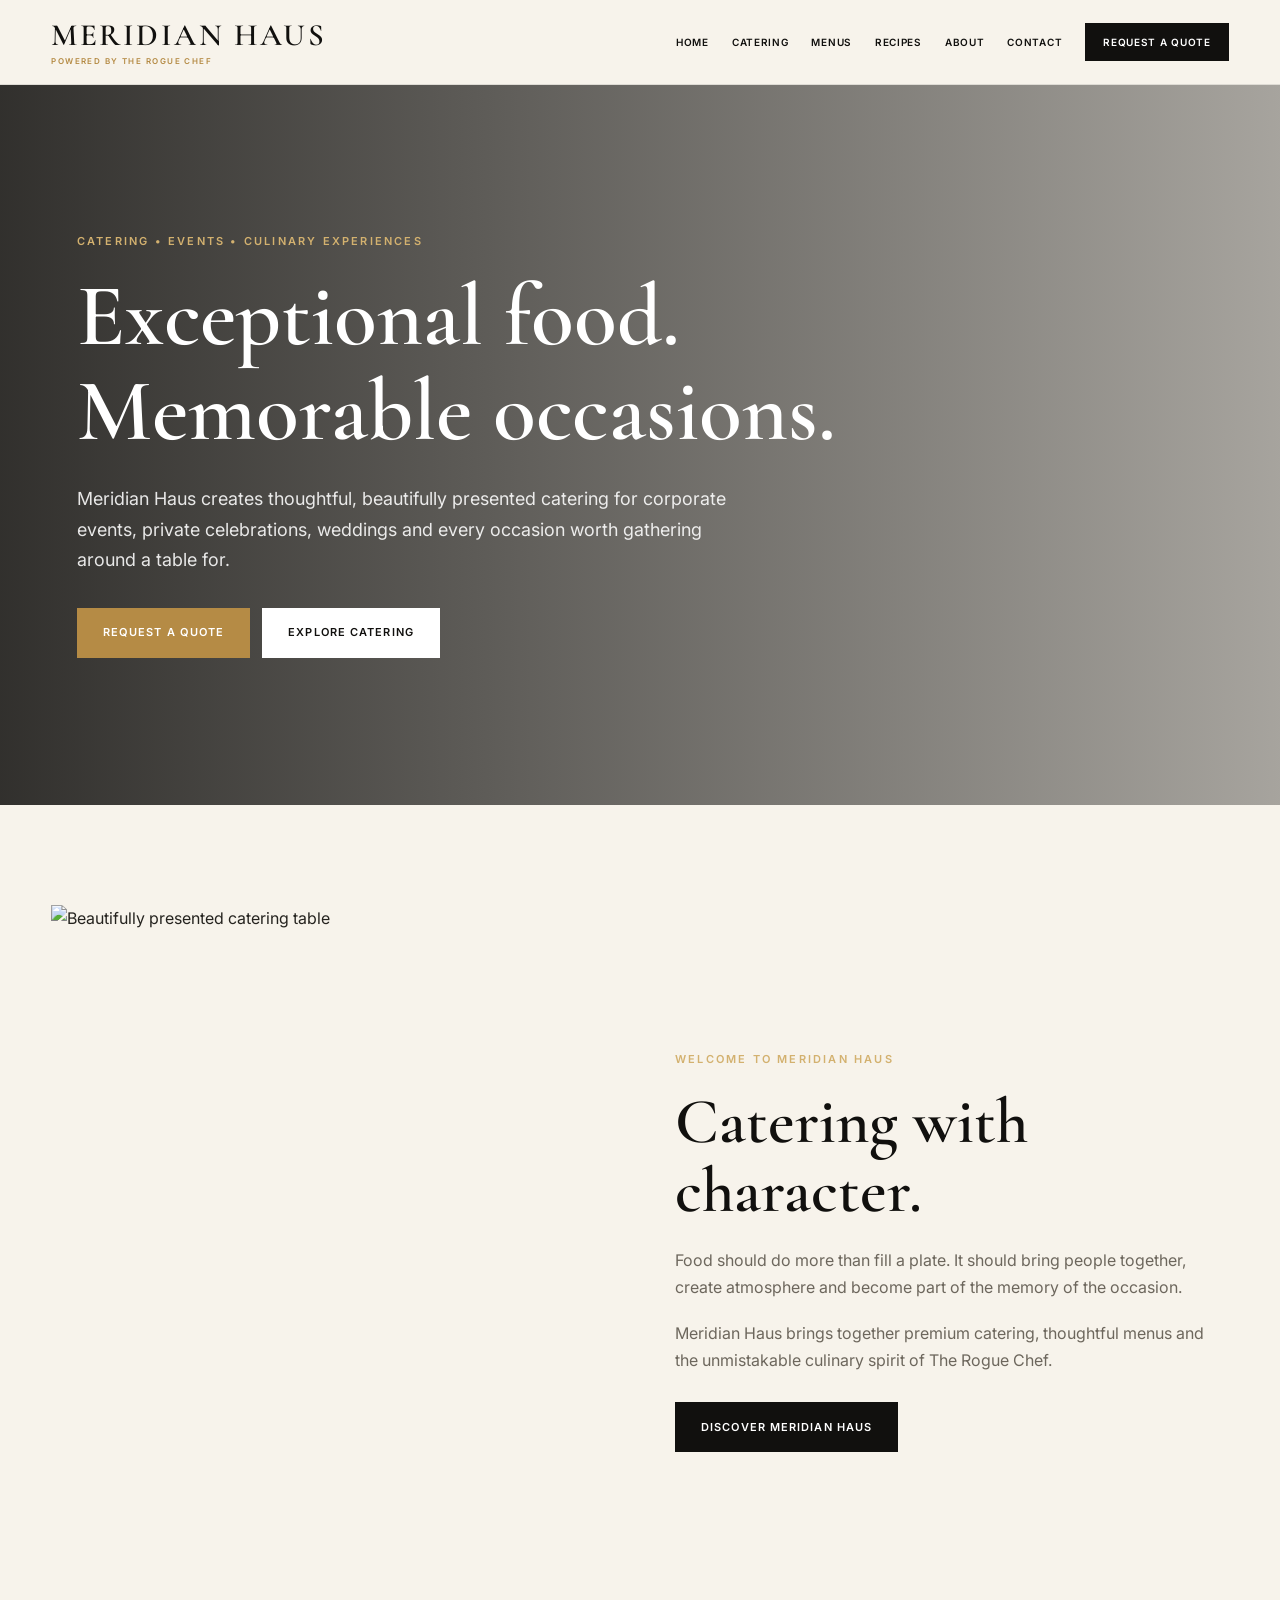
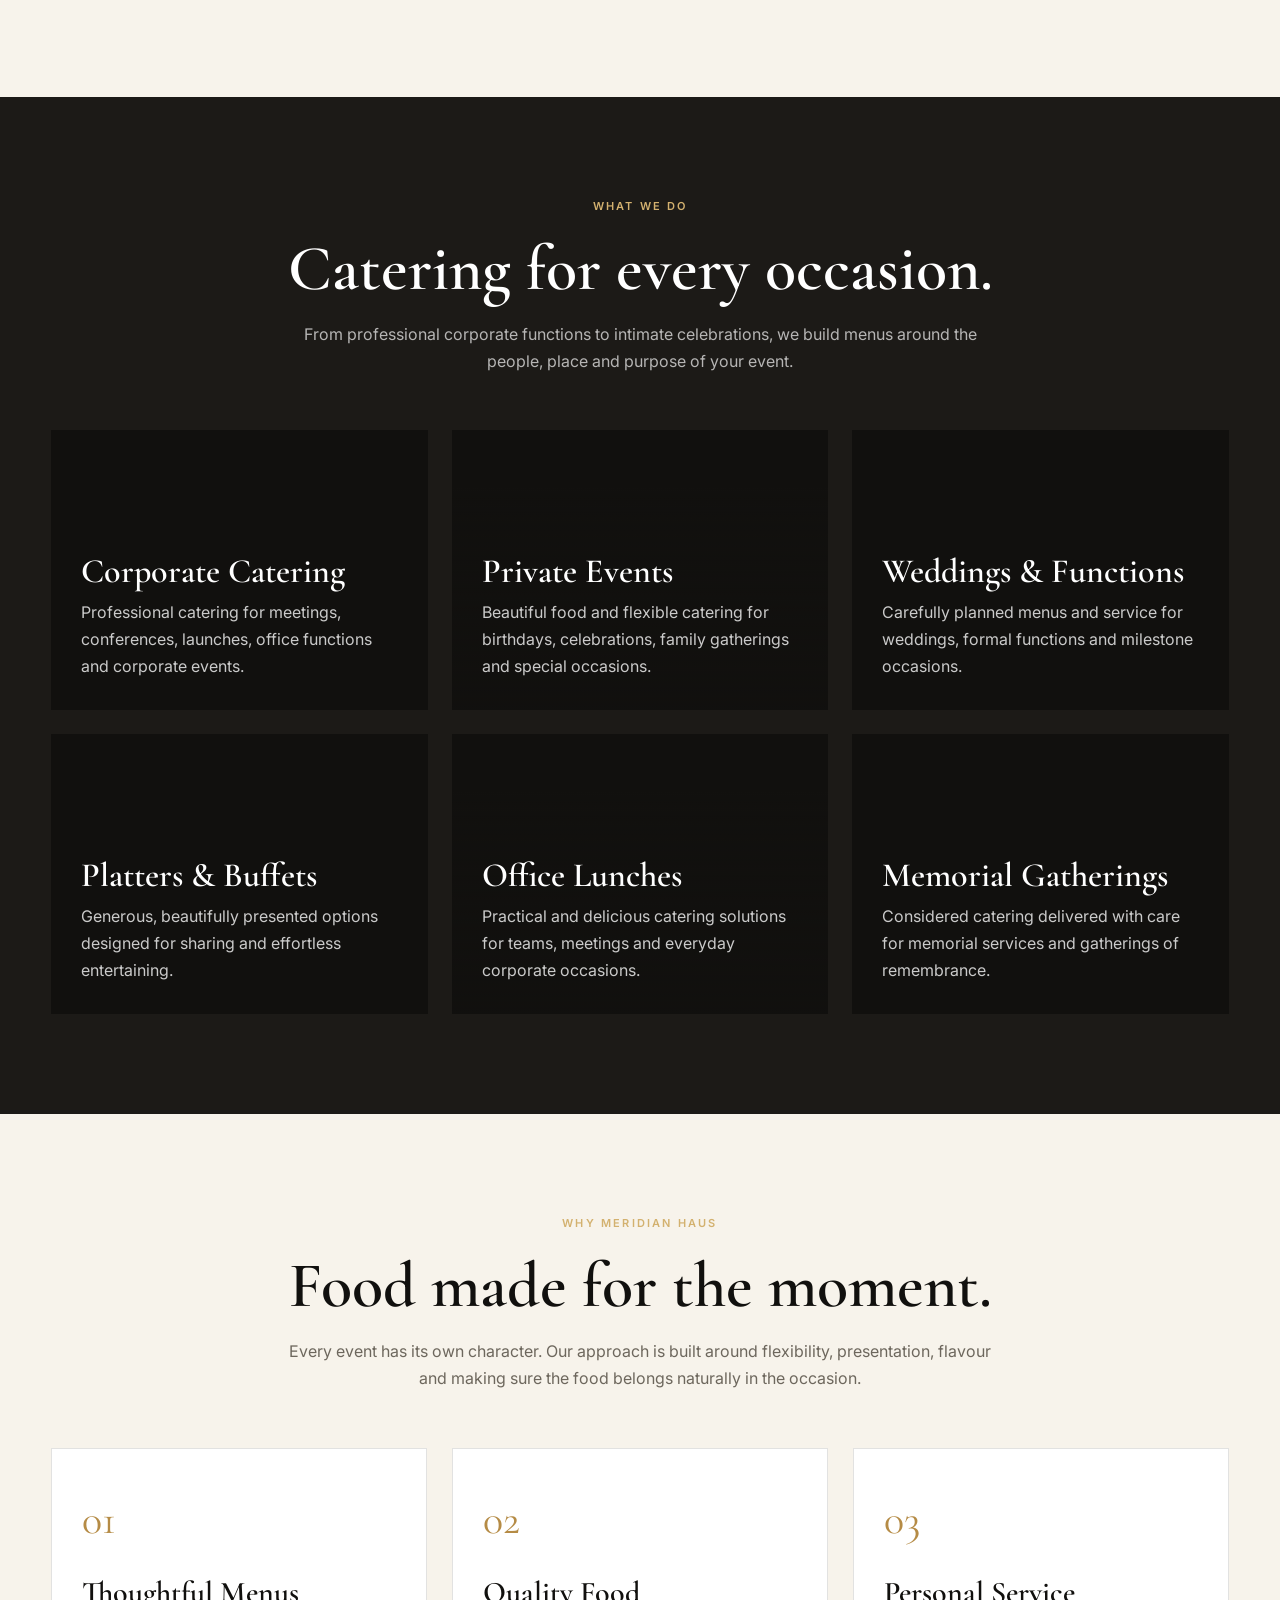
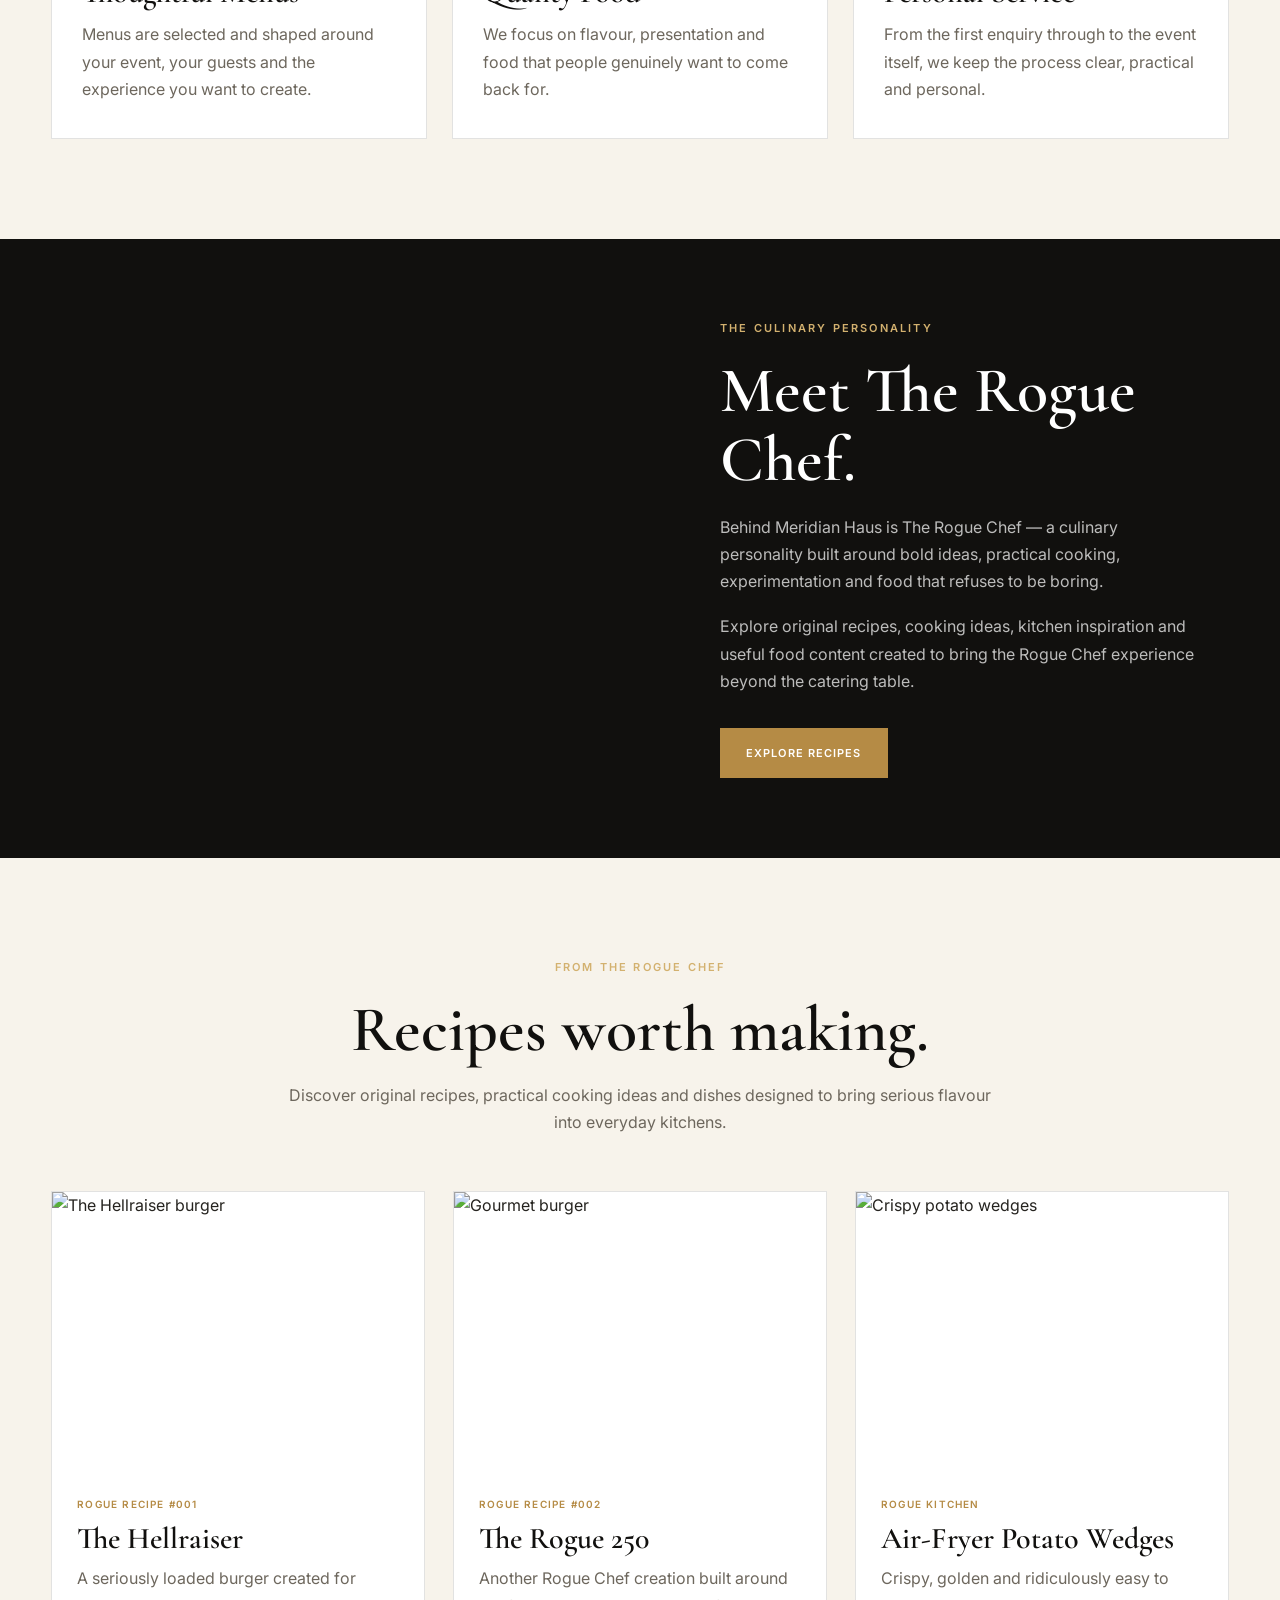
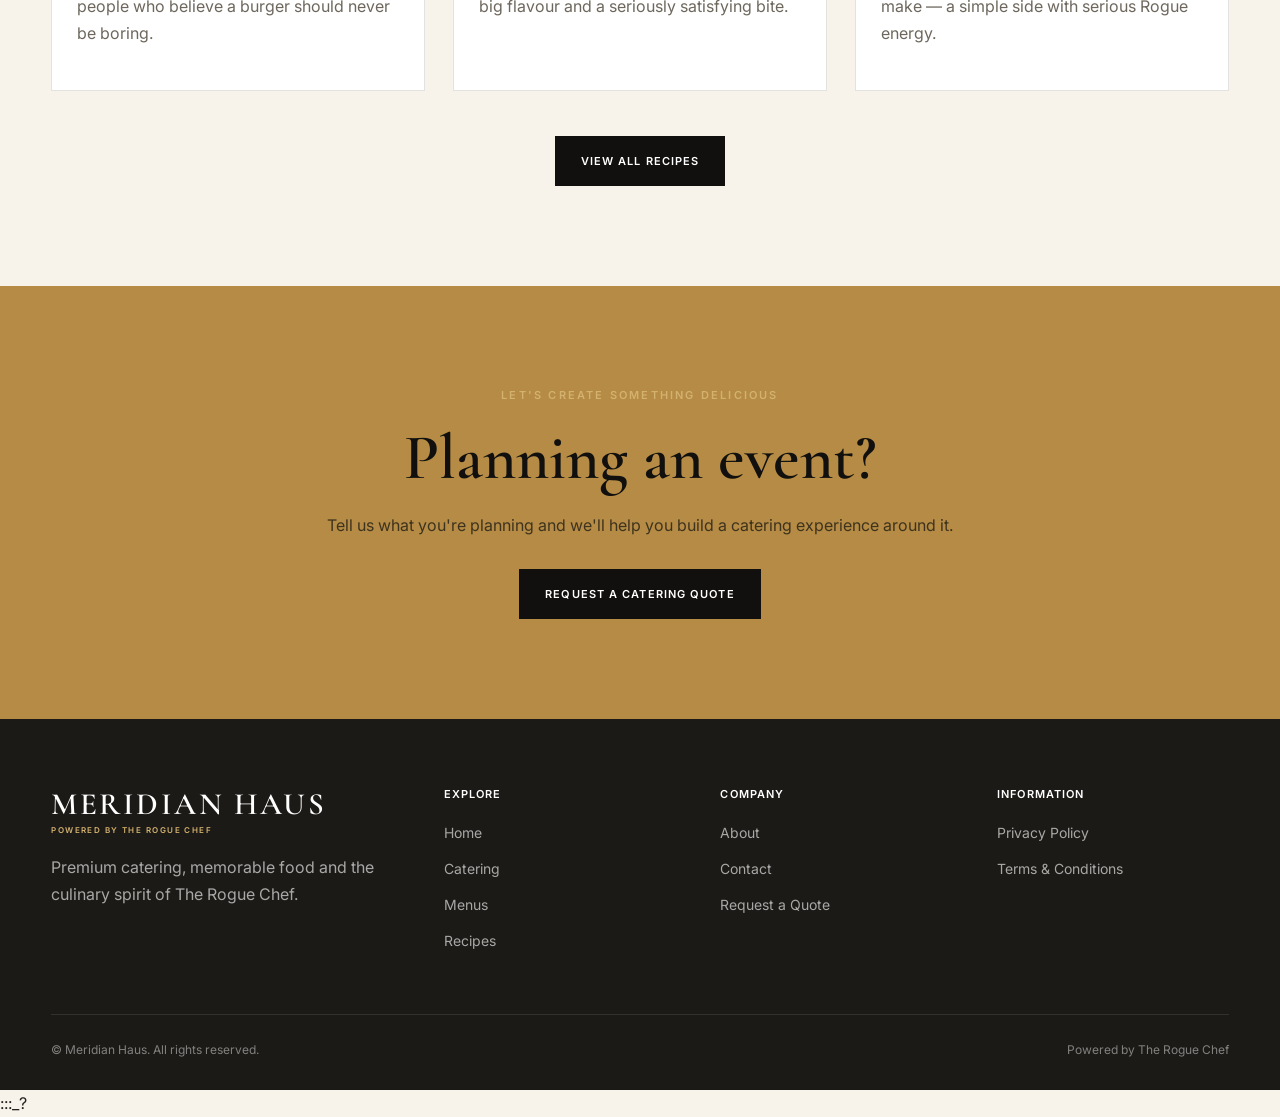
==== commit c79607d8: "Update index.html" ====
--- a/index.html
+++ b/index.html
@@ -1,11 +1,7 @@
 <!DOCTYPE html>
 
-<html lang="en">
-<head>
-    <meta charset="UTF-8">
-    <meta name="viewport" content="width=device-width, initial-scale=1.0">
-
-```
+<html lang="en"> <head> <meta charset="UTF-8"> <meta name="viewport" content="width=device-width, initial-scale=1.0">
+
 <title>Meridian Haus | Catering & Culinary Experiences</title>
 
 <meta name="description" content="Meridian Haus provides premium catering for corporate events, private celebrations, weddings, birthdays, memorial gatherings and special occasions. Powered by The Rogue Chef.">
@@ -15,7 +11,6 @@
 <meta name="author" content="Meridian Haus">
 
 <link rel="stylesheet" href="style.css">
-```
 
 </head>
 
@@ -23,7 +18,6 @@
 
 <header class="site-header">
 
-```
 <div class="nav-wrap">
 
     <a href="index.html" class="brand" aria-label="Meridian Haus Home">
@@ -50,13 +44,11 @@
     </nav>
 
 </div>
-```
 
 </header>
 
 <main>
 
-```
 <section class="hero">
 
     <div class="hero-content">
@@ -77,6 +69,7 @@
         </p>
 
         <div class="hero-buttons">
+
             <a href="quote.html" class="btn btn-primary">
                 Request a Quote
             </a>
@@ -84,6 +77,7 @@
             <a href="catering.html" class="btn btn-light">
                 Explore Catering
             </a>
+
         </div>
 
     </div>
@@ -98,10 +92,13 @@
         <div class="intro-grid">
 
             <div class="intro-image">
+
                 <img
                     src="https://images.unsplash.com/photo-1555244162-803834f70033?auto=format&fit=crop&w=1200&q=85"
                     alt="Beautifully presented catering table">
+
             </div>
+
 
             <div class="intro-content">
 
@@ -164,68 +161,110 @@
         <div class="catering-grid">
 
             <article class="catering-card">
+
                 <div class="catering-card-content">
-                    <h3>Corporate Catering</h3>
+
+                    <h3>
+                        Corporate Catering
+                    </h3>
+
                     <p>
                         Professional catering for meetings, conferences,
                         launches, office functions and corporate events.
                     </p>
-                </div>
+
+                </div>
+
             </article>
 
 
             <article class="catering-card">
+
                 <div class="catering-card-content">
-                    <h3>Private Events</h3>
+
+                    <h3>
+                        Private Events
+                    </h3>
+
                     <p>
                         Beautiful food and flexible catering for birthdays,
                         celebrations, family gatherings and special occasions.
                     </p>
-                </div>
+
+                </div>
+
             </article>
 
 
             <article class="catering-card">
+
                 <div class="catering-card-content">
-                    <h3>Weddings & Functions</h3>
+
+                    <h3>
+                        Weddings & Functions
+                    </h3>
+
                     <p>
                         Carefully planned menus and service for weddings,
                         formal functions and milestone occasions.
                     </p>
-                </div>
+
+                </div>
+
             </article>
 
 
             <article class="catering-card">
+
                 <div class="catering-card-content">
-                    <h3>Platters & Buffets</h3>
+
+                    <h3>
+                        Platters & Buffets
+                    </h3>
+
                     <p>
                         Generous, beautifully presented options designed
                         for sharing and effortless entertaining.
                     </p>
-                </div>
+
+                </div>
+
             </article>
 
 
             <article class="catering-card">
+
                 <div class="catering-card-content">
-                    <h3>Office Lunches</h3>
+
+                    <h3>
+                        Office Lunches
+                    </h3>
+
                     <p>
                         Practical and delicious catering solutions for
                         teams, meetings and everyday corporate occasions.
                     </p>
-                </div>
+
+                </div>
+
             </article>
 
 
             <article class="catering-card">
+
                 <div class="catering-card-content">
-                    <h3>Memorial Gatherings</h3>
+
+                    <h3>
+                        Memorial Gatherings
+                    </h3>
+
                     <p>
                         Considered catering delivered with care for
                         memorial services and gatherings of remembrance.
                     </p>
-                </div>
+
+                </div>
+
             </article>
 
         </div>
@@ -326,6 +365,7 @@
 
         <div class="rogue-image"></div>
 
+
         <div class="rogue-content">
 
             <div class="eyebrow">
@@ -397,6 +437,7 @@
 
                     </div>
 
+
                     <div class="recipe-card-content">
 
                         <div class="recipe-card-meta">
@@ -431,6 +472,7 @@
 
                     </div>
 
+
                     <div class="recipe-card-content">
 
                         <div class="recipe-card-meta">
@@ -465,6 +507,7 @@
 
                     </div>
 
+
                     <div class="recipe-card-content">
 
                         <div class="recipe-card-meta">
@@ -486,7 +529,6 @@
 
             </article>
 
-
         </div>
 
 
@@ -527,22 +569,28 @@
     </div>
 
 </section>
-```
 
 </main>
 
 <footer class="site-footer">
 
-```
 <div class="container">
 
     <div class="footer-grid">
 
+
         <div class="footer-brand">
 
             <a href="index.html" class="brand">
-                <span class="brand-main">Meridian Haus</span>
-                <span class="brand-sub">Powered by The Rogue Chef</span>
+
+                <span class="brand-main">
+                    Meridian Haus
+                </span>
+
+                <span class="brand-sub">
+                    Powered by The Rogue Chef
+                </span>
+
             </a>
 
             <p>
@@ -560,10 +608,23 @@
             </h3>
 
             <ul>
-                <li><a href="index.html">Home</a></li>
-                <li><a href="catering.html">Catering</a></li>
-                <li><a href="menus.html">Menus</a></li>
-                <li><a href="recipes.html">Recipes</a></li>
+
+                <li>
+                    <a href="index.html">Home</a>
+                </li>
+
+                <li>
+                    <a href="catering.html">Catering</a>
+                </li>
+
+                <li>
+                    <a href="menus.html">Menus</a>
+                </li>
+
+                <li>
+                    <a href="recipes.html">Recipes</a>
+                </li>
+
             </ul>
 
         </div>
@@ -576,9 +637,19 @@
             </h3>
 
             <ul>
-                <li><a href="about.html">About</a></li>
-                <li><a href="contact.html">Contact</a></li>
-                <li><a href="quote.html">Request a Quote</a></li>
+
+                <li>
+                    <a href="about.html">About</a>
+                </li>
+
+                <li>
+                    <a href="contact.html">Contact</a>
+                </li>
+
+                <li>
+                    <a href="quote.html">Request a Quote</a>
+                </li>
+
             </ul>
 
         </div>
@@ -591,8 +662,15 @@
             </h3>
 
             <ul>
-                <li><a href="privacy.html">Privacy Policy</a></li>
-                <li><a href="terms.html">Terms & Conditions</a></li>
+
+                <li>
+                    <a href="privacy.html">Privacy Policy</a>
+                </li>
+
+                <li>
+                    <a href="terms.html">Terms & Conditions</a>
+                </li>
+
             </ul>
 
         </div>
@@ -613,12 +691,9 @@
     </div>
 
 </div>
-```
 
 </footer>
 
 <script src="script.js"></script>
 
-</body>
-</html>
-:::_?
+</body> </html> :::_?
